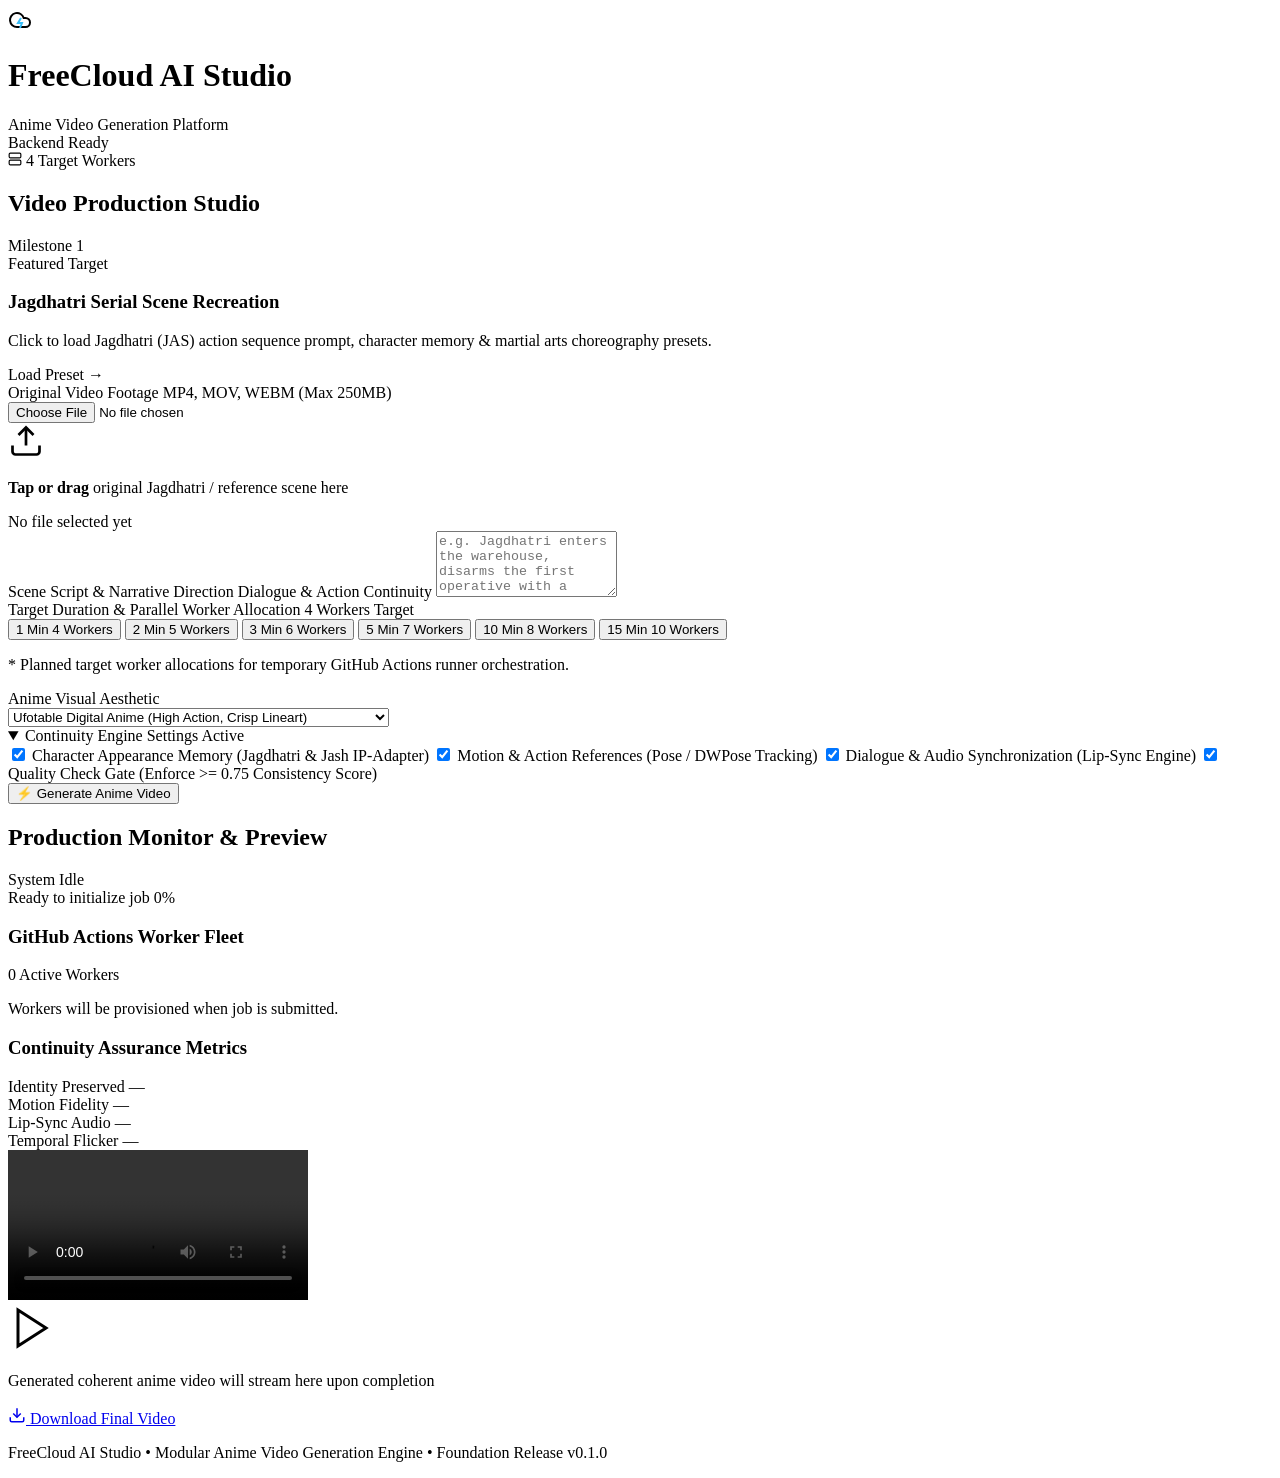
==== frontend/index.html @ ecbd95f9 "feat: establish complete FreeCloud AI Studio foundation (Milestone 1)" ====
<!DOCTYPE html>
<html lang="en">
<head>
  <meta charset="UTF-8">
  <meta name="viewport" content="width=device-width, initial-scale=1.0, maximum-scale=5.0, user-scalable=yes">
  <title>FreeCloud AI Studio — AI Anime Video Generation</title>
  <meta name="description" content="AI-powered anime video generation platform recreating live-action TV serials like Jagdhatri into coherent anime.">
  <link rel="stylesheet" href="/static/css/style.css">
  <link rel="preconnect" href="https://fonts.googleapis.com">
  <link rel="preconnect" href="https://fonts.gstatic.com" crossorigin>
  <link href="https://fonts.googleapis.com/css2?family=Outfit:wght@300;400;500;600;700;800&family=JetBrains+Mono:wght@400;500;600&display=swap" rel="stylesheet">
</head>
<body>
  <!-- Header / Navigation -->
  <header class="app-header">
    <div class="header-container">
      <div class="brand">
        <div class="brand-icon">
          <svg width="24" height="24" viewBox="0 0 24 24" fill="none" stroke="currentColor" stroke-width="2">
            <path d="M17.5 19H9a7 7 0 1 1 6.71-9h1.79a4.5 4.5 0 1 1 0 9Z"/>
            <path d="m13 10-3 5h4l-2 5" stroke="#38bdf8"/>
          </svg>
        </div>
        <div class="brand-text">
          <h1>FreeCloud <span class="gradient-text">AI Studio</span></h1>
          <span class="brand-tag">Anime Video Generation Platform</span>
        </div>
      </div>

      <div class="header-status">
        <div class="status-pill" id="backendStatusPill">
          <span class="status-dot pulse-green"></span>
          <span id="backendStatusText">Backend Ready</span>
        </div>
        <div class="status-pill worker-pill" id="workerFleetPill">
          <svg width="14" height="14" viewBox="0 0 24 24" fill="none" stroke="currentColor" stroke-width="2">
            <rect x="2" y="2" width="20" height="8" rx="2"/><rect x="2" y="14" width="20" height="8" rx="2"/>
            <line x1="6" y1="6" x2="6.01" y2="6"/><line x1="6" y1="18" x2="6.01" y2="18"/>
          </svg>
          <span id="fleetStatusText">4 Target Workers</span>
        </div>
      </div>
    </div>
  </header>

  <!-- Main Container -->
  <main class="main-content">
    <div class="dashboard-grid">

      <!-- LEFT COLUMN: Creation & Parameters -->
      <section class="studio-card creation-panel">
        <div class="card-header">
          <h2>Video Production Studio</h2>
          <span class="badge">Milestone 1</span>
        </div>

        <!-- Project Spotlight Preset -->
        <div class="jagdhatri-banner" id="jagdhatriPresetBtn" role="button" tabindex="0">
          <div class="banner-badge">Featured Target</div>
          <div class="banner-content">
            <h3>Jagdhatri Serial Scene Recreation</h3>
            <p>Click to load Jagdhatri (JAS) action sequence prompt, character memory & martial arts choreography presets.</p>
          </div>
          <div class="banner-action">
            <span class="btn-preset">Load Preset →</span>
          </div>
        </div>

        <form id="generationForm" class="studio-form">
          <!-- Video Source Upload -->
          <div class="form-group">
            <label class="form-label" for="videoFileInput">
              <span>Original Video Footage</span>
              <span class="label-hint">MP4, MOV, WEBM (Max 250MB)</span>
            </label>
            <div class="upload-dropzone" id="uploadDropzone">
              <input type="file" id="videoFileInput" accept="video/mp4,video/quicktime,video/webm" class="visually-hidden">
              <div class="dropzone-content">
                <svg width="36" height="36" viewBox="0 0 24 24" fill="none" stroke="currentColor" stroke-width="1.8">
                  <path d="M21 15v4a2 2 0 0 1-2 2H5a2 2 0 0 1-2-2v-4"/>
                  <polyline points="17 8 12 3 7 8"/>
                  <line x1="12" y1="3" x2="12" y2="15"/>
                </svg>
                <p class="dropzone-text"><strong>Tap or drag</strong> original Jagdhatri / reference scene here</p>
                <span class="file-name-preview" id="uploadedFileName">No file selected yet</span>
              </div>
            </div>
          </div>

          <!-- Story Script / Prompt Area -->
          <div class="form-group">
            <label class="form-label" for="storyPromptInput">
              <span>Scene Script & Narrative Direction</span>
              <span class="label-hint">Dialogue & Action Continuity</span>
            </label>
            <textarea
              id="storyPromptInput"
              rows="4"
              class="form-textarea"
              placeholder="e.g. Jagdhatri enters the warehouse, disarms the first operative with a rapid spin kick, eyes locked in focus. Jash covers the exit flank with calm determination."
              required
            ></textarea>
          </div>

          <!-- Target Duration Selector -->
          <div class="form-group">
            <div class="label-with-meta">
              <label class="form-label">Target Duration & Parallel Worker Allocation</label>
              <span class="allocation-badge" id="allocationBadge">4 Workers Target</span>
            </div>
            <div class="duration-grid" id="durationSelector">
              <button type="button" class="duration-btn active" data-duration="1.0" data-workers="4">
                <span class="duration-time">1 Min</span>
                <span class="duration-workers">4 Workers</span>
              </button>
              <button type="button" class="duration-btn" data-duration="2.0" data-workers="5">
                <span class="duration-time">2 Min</span>
                <span class="duration-workers">5 Workers</span>
              </button>
              <button type="button" class="duration-btn" data-duration="3.0" data-workers="6">
                <span class="duration-time">3 Min</span>
                <span class="duration-workers">6 Workers</span>
              </button>
              <button type="button" class="duration-btn" data-duration="5.0" data-workers="7">
                <span class="duration-time">5 Min</span>
                <span class="duration-workers">7 Workers</span>
              </button>
              <button type="button" class="duration-btn" data-duration="10.0" data-workers="8">
                <span class="duration-time">10 Min</span>
                <span class="duration-workers">8 Workers</span>
              </button>
              <button type="button" class="duration-btn" data-duration="15.0" data-workers="10">
                <span class="duration-time">15 Min</span>
                <span class="duration-workers">10 Workers</span>
              </button>
            </div>
            <p class="allocation-disclaimer">
              * Planned target worker allocations for temporary GitHub Actions runner orchestration.
            </p>
          </div>

          <!-- Anime Style Selector -->
          <div class="form-group">
            <label class="form-label" for="animeStyleSelect">Anime Visual Aesthetic</label>
            <div class="select-wrapper">
              <select id="animeStyleSelect" class="form-select">
                <option value="shinkai_cinematic">Makoto Shinkai Cinematic (Atmospheric Lighting & Skies)</option>
                <option value="ufotable_digital" selected>Ufotable Digital Anime (High Action, Crisp Lineart)</option>
                <option value="mappa_action">MAPPA Dynamic Action (Gritty Contrast & Fast Motion)</option>
                <option value="ghibli_classic">Studio Ghibli Hand-Drawn (Vibrant Colors & Soft Shades)</option>
                <option value="kyoani_soft">Kyoto Animation (Expressive Characters & Delicate Lighting)</option>
              </select>
            </div>
          </div>

          <!-- Continuity Engine Modules Toggle -->
          <details class="continuity-details" open>
            <summary class="continuity-summary">
              <span>Continuity Engine Settings</span>
              <span class="continuity-status-tag">Active</span>
            </summary>
            <div class="continuity-checkbox-grid">
              <label class="checkbox-label">
                <input type="checkbox" id="checkIdentity" checked>
                <span>Character Appearance Memory (Jagdhatri & Jash IP-Adapter)</span>
              </label>
              <label class="checkbox-label">
                <input type="checkbox" id="checkMotion" checked>
                <span>Motion & Action References (Pose / DWPose Tracking)</span>
              </label>
              <label class="checkbox-label">
                <input type="checkbox" id="checkAudioSync" checked>
                <span>Dialogue & Audio Synchronization (Lip-Sync Engine)</span>
              </label>
              <label class="checkbox-label">
                <input type="checkbox" id="checkQualityGate" checked>
                <span>Quality Check Gate (Enforce >= 0.75 Consistency Score)</span>
              </label>
            </div>
          </details>

          <!-- Generation CTA Button -->
          <button type="submit" id="generateBtn" class="btn-generate">
            <span class="btn-icon">⚡</span>
            <span id="generateBtnText">Generate Anime Video</span>
          </button>
        </form>
      </section>

      <!-- RIGHT COLUMN: Live Orchestration, Workers & Preview -->
      <section class="studio-card preview-panel">
        <div class="card-header">
          <h2>Production Monitor & Preview</h2>
          <span class="job-state-tag" id="jobStateTag">System Idle</span>
        </div>

        <!-- Progress Overview -->
        <div class="progress-section" id="progressSection">
          <div class="progress-meta">
            <span class="progress-stage" id="progressStage">Ready to initialize job</span>
            <span class="progress-percent" id="progressPercent">0%</span>
          </div>
          <div class="progress-bar-track">
            <div class="progress-bar-fill" id="progressBarFill" style="width: 0%;"></div>
          </div>
        </div>

        <!-- Distributed Worker Fleet Matrix -->
        <div class="worker-matrix-card">
          <div class="matrix-header">
            <h3>GitHub Actions Worker Fleet</h3>
            <span class="fleet-count" id="fleetCountLabel">0 Active Workers</span>
          </div>
          <div class="worker-grid" id="workerGrid">
            <div class="worker-card empty-state">
              <p>Workers will be provisioned when job is submitted.</p>
            </div>
          </div>
          <div class="worker-actions">
            <button type="button" id="simulateWorkerBtn" class="btn-secondary" style="display: none;">
              Simulate Worker Execution Chunk
            </button>
          </div>
        </div>

        <!-- Continuity Quality Diagnostics -->
        <div class="continuity-metrics-card">
          <h3>Continuity Assurance Metrics</h3>
          <div class="metrics-grid">
            <div class="metric-item">
              <span class="metric-label">Identity Preserved</span>
              <span class="metric-value" id="metricIdentity">—</span>
            </div>
            <div class="metric-item">
              <span class="metric-label">Motion Fidelity</span>
              <span class="metric-value" id="metricMotion">—</span>
            </div>
            <div class="metric-item">
              <span class="metric-label">Lip-Sync Audio</span>
              <span class="metric-value" id="metricAudio">—</span>
            </div>
            <div class="metric-item">
              <span class="metric-label">Temporal Flicker</span>
              <span class="metric-value" id="metricFlicker">—</span>
            </div>
          </div>
        </div>

        <!-- Video Player Preview -->
        <div class="video-preview-wrapper">
          <div class="player-container">
            <video id="finalVideoPlayer" class="video-player" controls preload="metadata" poster="">
              <source id="videoSource" src="" type="video/mp4">
              Your browser does not support HTML5 video.
            </video>
            <div class="video-placeholder" id="videoPlaceholder">
              <div class="placeholder-graphic">
                <svg width="48" height="48" viewBox="0 0 24 24" fill="none" stroke="currentColor" stroke-width="1.5">
                  <polygon points="5 3 19 12 5 21 5 3"/>
                </svg>
              </div>
              <p>Generated coherent anime video will stream here upon completion</p>
            </div>
          </div>

          <!-- Video Actions -->
          <div class="video-action-bar">
            <a id="downloadVideoBtn" class="btn-download disabled" href="#" download="freecloud_anime_scene.mp4">
              <svg width="18" height="18" viewBox="0 0 24 24" fill="none" stroke="currentColor" stroke-width="2">
                <path d="M21 15v4a2 2 0 0 1-2 2H5a2 2 0 0 1-2-2v-4"/>
                <polyline points="7 10 12 15 17 10"/>
                <line x1="12" y1="15" x2="12" y2="3"/>
              </svg>
              <span>Download Final Video</span>
            </a>
            <button type="button" id="cancelJobBtn" class="btn-cancel" style="display: none;">
              Cancel Job
            </button>
          </div>
        </div>

      </section>
    </div>
  </main>

  <footer class="app-footer">
    <p>FreeCloud AI Studio • Modular Anime Video Generation Engine • Foundation Release v0.1.0</p>
  </footer>

  <script src="/static/js/app.js"></script>
</body>
</html>
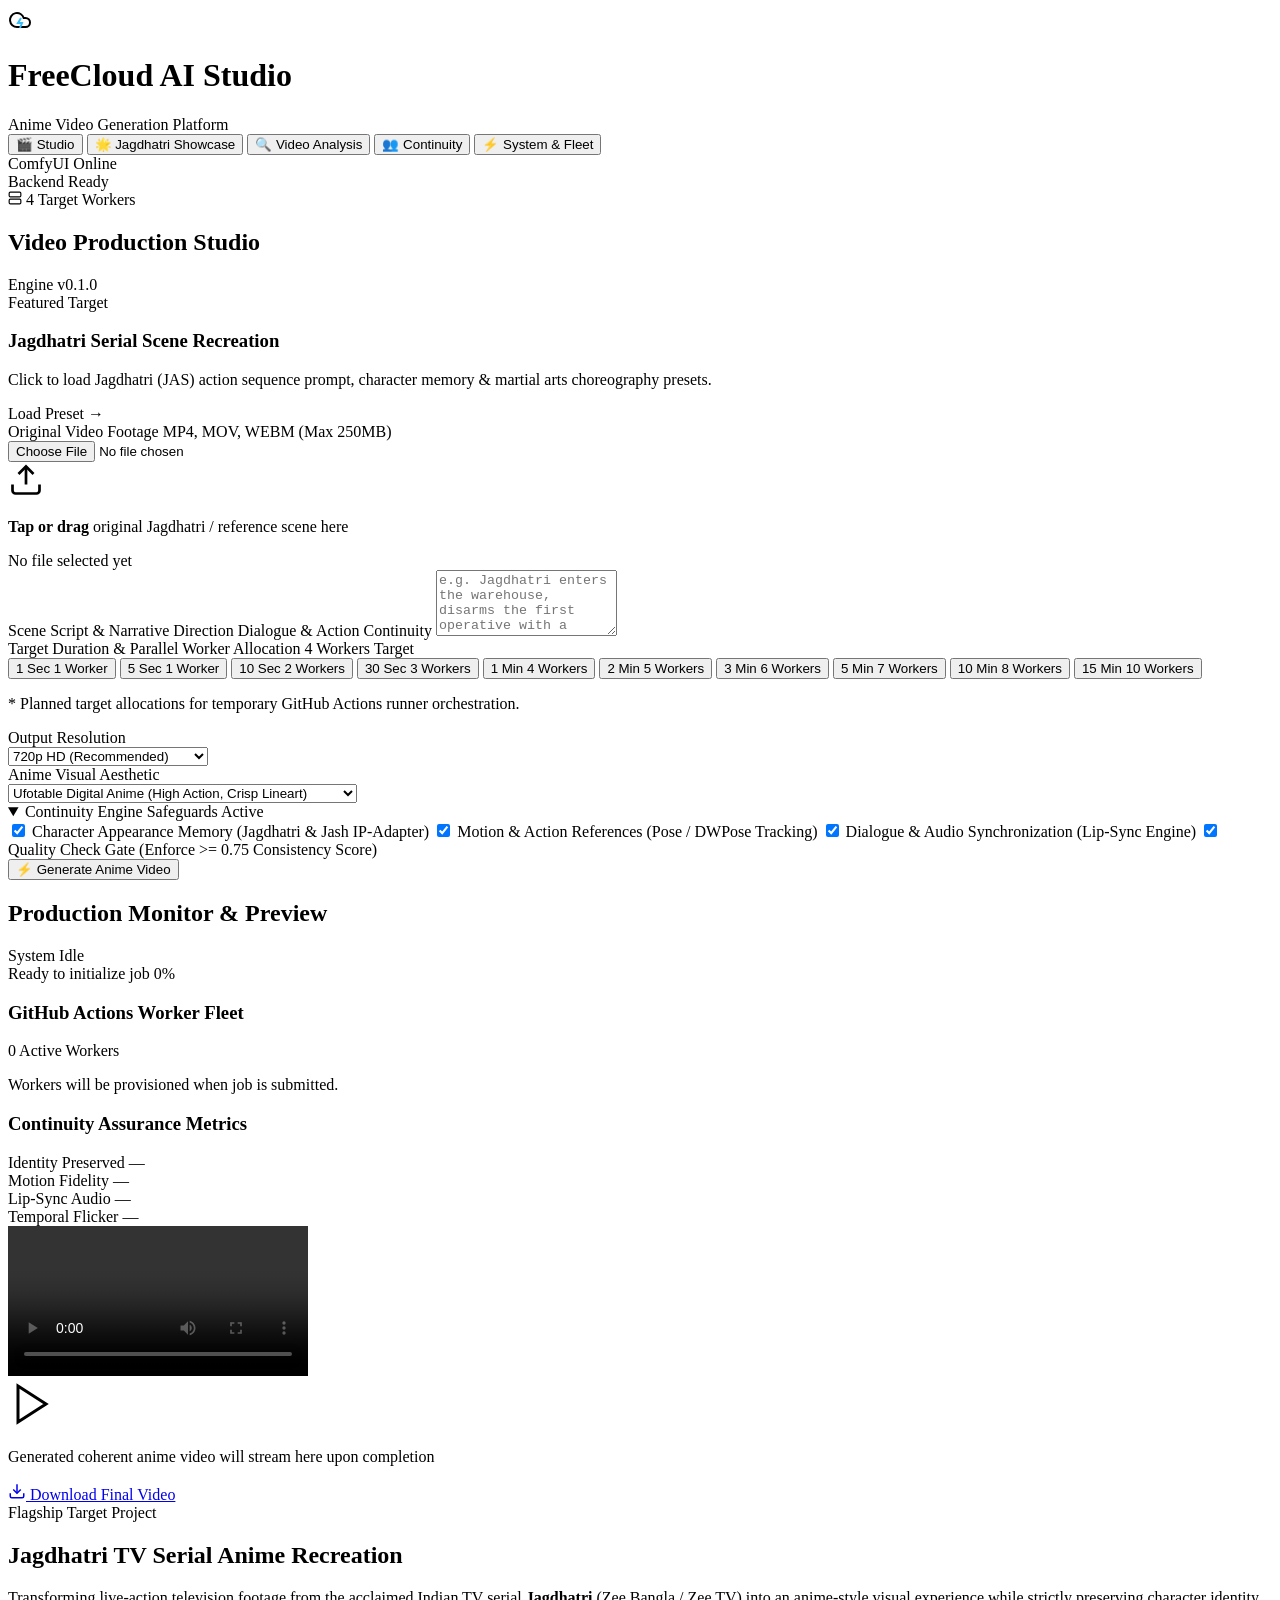
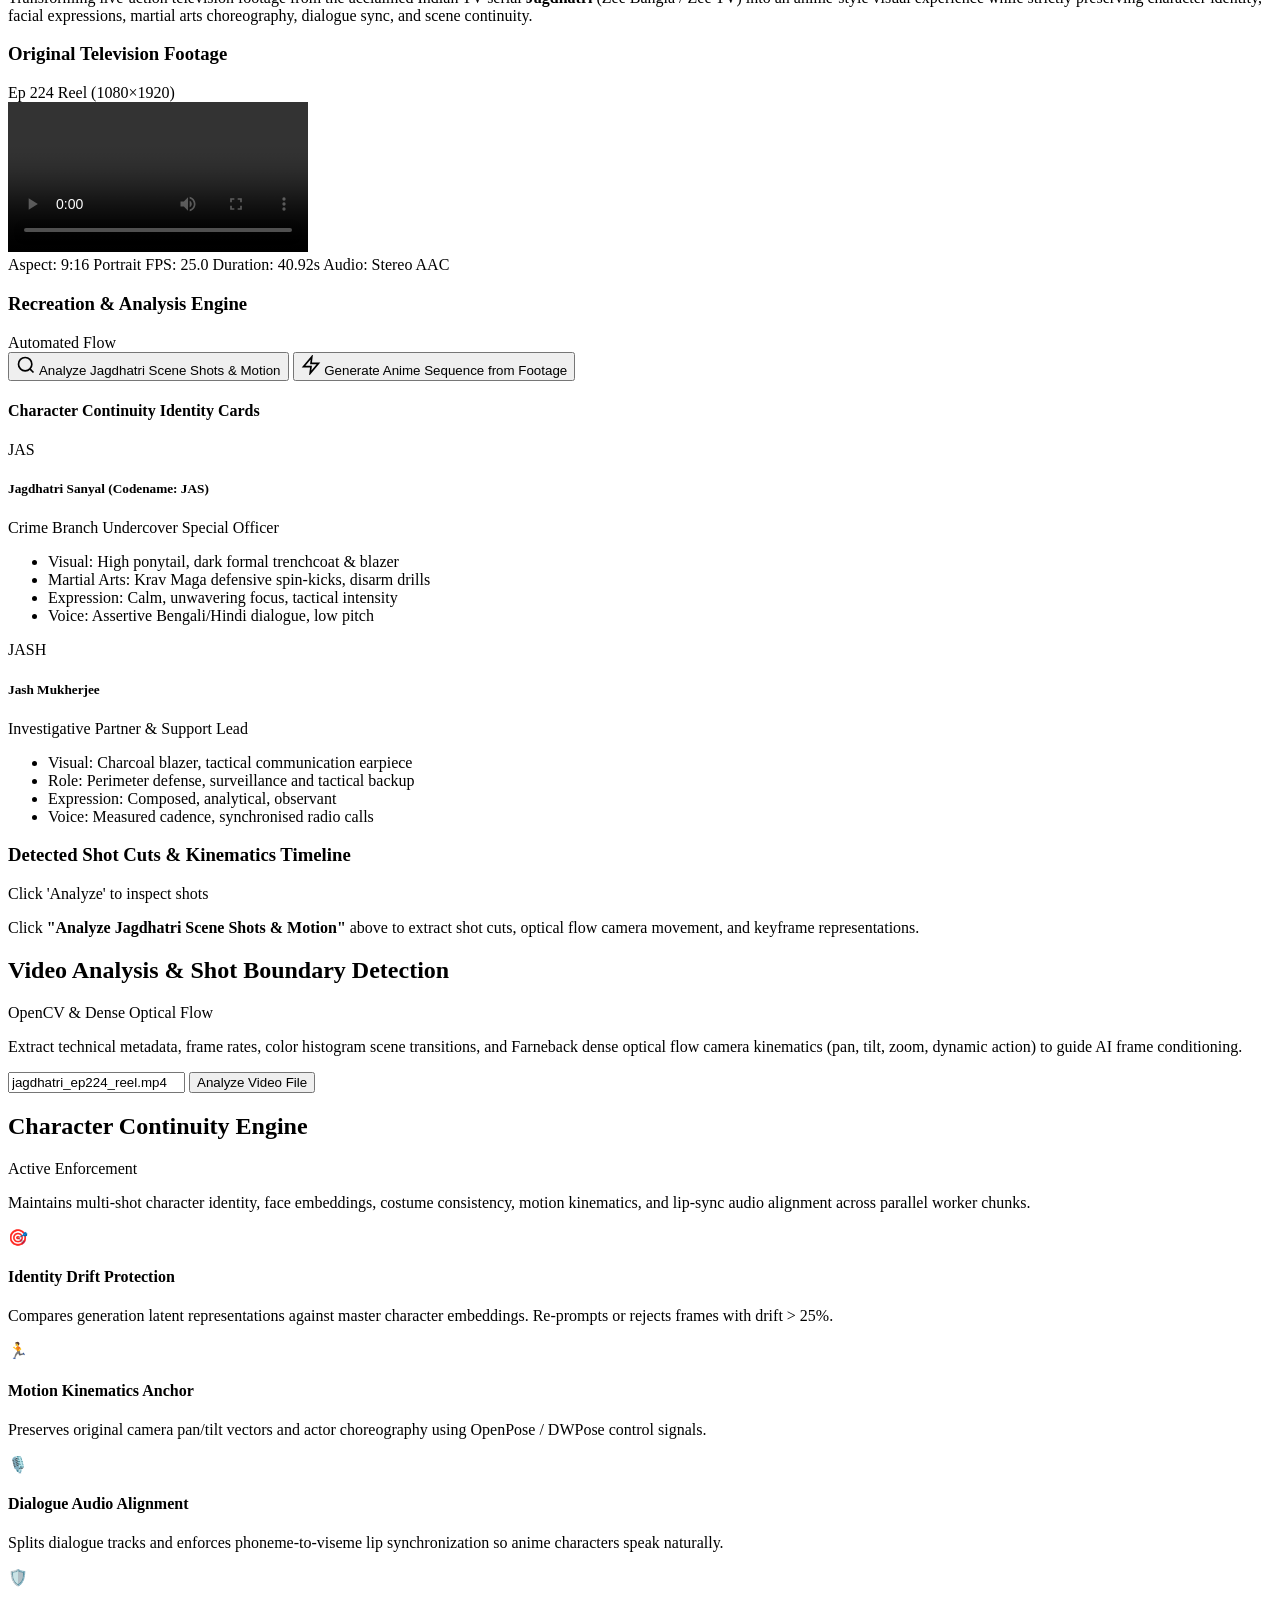
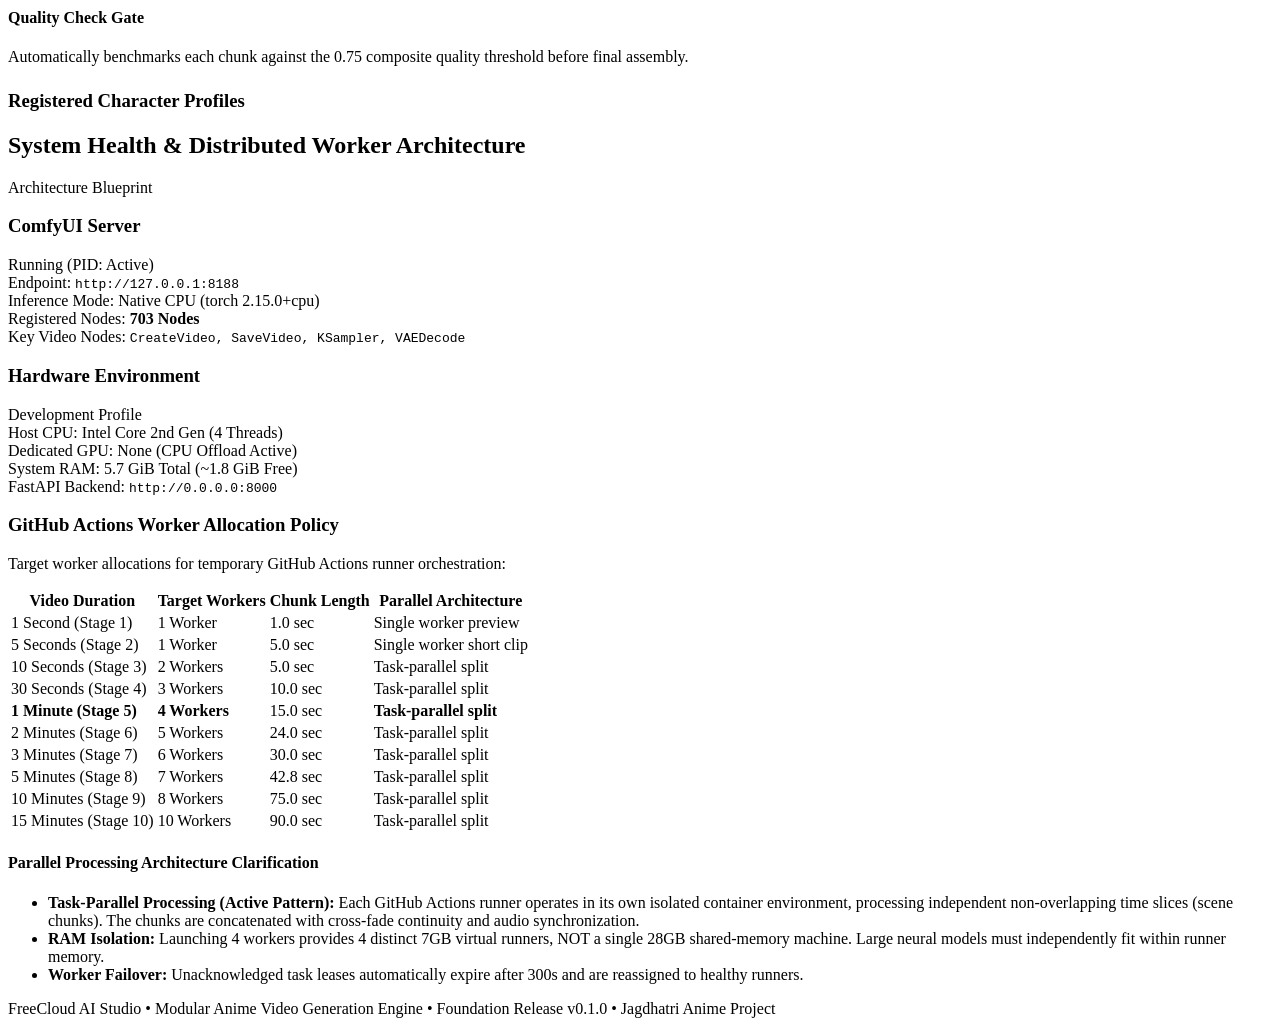
==== commit d080c362: "feat: complete master blueprint for FreeCloud AI Studio with Jagdhatri showcase, video analysis, and" ====
--- a/frontend/index.html
+++ b/frontend/index.html
@@ -3,8 +3,8 @@
 <head>
   <meta charset="UTF-8">
   <meta name="viewport" content="width=device-width, initial-scale=1.0, maximum-scale=5.0, user-scalable=yes">
-  <title>FreeCloud AI Studio — AI Anime Video Generation</title>
-  <meta name="description" content="AI-powered anime video generation platform recreating live-action TV serials like Jagdhatri into coherent anime.">
+  <title>FreeCloud AI Studio — AI Anime Video Generation Platform</title>
+  <meta name="description" content="AI-powered anime video generation platform recreating live-action serials like Jagdhatri into coherent anime.">
   <link rel="stylesheet" href="/static/css/style.css">
   <link rel="preconnect" href="https://fonts.googleapis.com">
   <link rel="preconnect" href="https://fonts.gstatic.com" crossorigin>
@@ -27,7 +27,35 @@
         </div>
       </div>
 
+      <!-- Main Navigation Tabs -->
+      <nav class="main-nav" role="tablist">
+        <button type="button" class="nav-tab active" data-tab="tab-studio" role="tab" aria-selected="true">
+          <span class="tab-icon">🎬</span>
+          <span>Studio</span>
+        </button>
+        <button type="button" class="nav-tab" data-tab="tab-jagdhatri" role="tab" aria-selected="false">
+          <span class="tab-icon">🌟</span>
+          <span>Jagdhatri Showcase</span>
+        </button>
+        <button type="button" class="nav-tab" data-tab="tab-analysis" role="tab" aria-selected="false">
+          <span class="tab-icon">🔍</span>
+          <span>Video Analysis</span>
+        </button>
+        <button type="button" class="nav-tab" data-tab="tab-continuity" role="tab" aria-selected="false">
+          <span class="tab-icon">👥</span>
+          <span>Continuity</span>
+        </button>
+        <button type="button" class="nav-tab" data-tab="tab-monitor" role="tab" aria-selected="false">
+          <span class="tab-icon">⚡</span>
+          <span>System & Fleet</span>
+        </button>
+      </nav>
+
       <div class="header-status">
+        <div class="status-pill" id="comfyStatusPill">
+          <span class="status-dot pulse-cyan"></span>
+          <span id="comfyStatusText">ComfyUI Online</span>
+        </div>
         <div class="status-pill" id="backendStatusPill">
           <span class="status-dot pulse-green"></span>
           <span id="backendStatusText">Backend Ready</span>
@@ -43,250 +71,558 @@
     </div>
   </header>
 
-  <!-- Main Container -->
+  <!-- Main Content Areas -->
   <main class="main-content">
-    <div class="dashboard-grid">
-
-      <!-- LEFT COLUMN: Creation & Parameters -->
-      <section class="studio-card creation-panel">
-        <div class="card-header">
-          <h2>Video Production Studio</h2>
-          <span class="badge">Milestone 1</span>
-        </div>
-
-        <!-- Project Spotlight Preset -->
-        <div class="jagdhatri-banner" id="jagdhatriPresetBtn" role="button" tabindex="0">
-          <div class="banner-badge">Featured Target</div>
-          <div class="banner-content">
-            <h3>Jagdhatri Serial Scene Recreation</h3>
-            <p>Click to load Jagdhatri (JAS) action sequence prompt, character memory & martial arts choreography presets.</p>
-          </div>
-          <div class="banner-action">
-            <span class="btn-preset">Load Preset →</span>
-          </div>
-        </div>
-
-        <form id="generationForm" class="studio-form">
-          <!-- Video Source Upload -->
-          <div class="form-group">
-            <label class="form-label" for="videoFileInput">
-              <span>Original Video Footage</span>
-              <span class="label-hint">MP4, MOV, WEBM (Max 250MB)</span>
-            </label>
-            <div class="upload-dropzone" id="uploadDropzone">
-              <input type="file" id="videoFileInput" accept="video/mp4,video/quicktime,video/webm" class="visually-hidden">
-              <div class="dropzone-content">
-                <svg width="36" height="36" viewBox="0 0 24 24" fill="none" stroke="currentColor" stroke-width="1.8">
+
+    <!-- ==================== TAB 1: PRODUCTION STUDIO ==================== -->
+    <div id="tab-studio" class="tab-panel active">
+      <div class="dashboard-grid">
+
+        <!-- LEFT COLUMN: Creation & Parameters -->
+        <section class="studio-card creation-panel">
+          <div class="card-header">
+            <h2>Video Production Studio</h2>
+            <span class="badge">Engine v0.1.0</span>
+          </div>
+
+          <!-- Project Spotlight Preset -->
+          <div class="jagdhatri-banner" id="jagdhatriPresetBtn" role="button" tabindex="0">
+            <div class="banner-badge">Featured Target</div>
+            <div class="banner-content">
+              <h3>Jagdhatri Serial Scene Recreation</h3>
+              <p>Click to load Jagdhatri (JAS) action sequence prompt, character memory & martial arts choreography presets.</p>
+            </div>
+            <div class="banner-action">
+              <span class="btn-preset">Load Preset →</span>
+            </div>
+          </div>
+
+          <form id="generationForm" class="studio-form">
+            <!-- Video Source Upload -->
+            <div class="form-group">
+              <label class="form-label" for="videoFileInput">
+                <span>Original Video Footage</span>
+                <span class="label-hint">MP4, MOV, WEBM (Max 250MB)</span>
+              </label>
+              <div class="upload-dropzone" id="uploadDropzone">
+                <input type="file" id="videoFileInput" accept="video/mp4,video/quicktime,video/webm" class="visually-hidden">
+                <div class="dropzone-content">
+                  <svg width="36" height="36" viewBox="0 0 24 24" fill="none" stroke="currentColor" stroke-width="1.8">
+                    <path d="M21 15v4a2 2 0 0 1-2 2H5a2 2 0 0 1-2-2v-4"/>
+                    <polyline points="17 8 12 3 7 8"/>
+                    <line x1="12" y1="3" x2="12" y2="15"/>
+                  </svg>
+                  <p class="dropzone-text"><strong>Tap or drag</strong> original Jagdhatri / reference scene here</p>
+                  <span class="file-name-preview" id="uploadedFileName">No file selected yet</span>
+                </div>
+              </div>
+            </div>
+
+            <!-- Story Script / Prompt Area -->
+            <div class="form-group">
+              <label class="form-label" for="storyPromptInput">
+                <span>Scene Script & Narrative Direction</span>
+                <span class="label-hint">Dialogue & Action Continuity</span>
+              </label>
+              <textarea
+                id="storyPromptInput"
+                rows="4"
+                class="form-textarea"
+                placeholder="e.g. Jagdhatri enters the warehouse, disarms the first operative with a rapid spin kick, eyes locked in focus. Jash covers the exit flank with calm determination."
+                required
+              ></textarea>
+            </div>
+
+            <!-- Target Duration Selector (All 10 Stages) -->
+            <div class="form-group">
+              <div class="label-with-meta">
+                <label class="form-label">Target Duration & Parallel Worker Allocation</label>
+                <span class="allocation-badge" id="allocationBadge">4 Workers Target</span>
+              </div>
+              <div class="duration-grid" id="durationSelector">
+                <button type="button" class="duration-btn" data-duration="0.0167" data-workers="1">
+                  <span class="duration-time">1 Sec</span>
+                  <span class="duration-workers">1 Worker</span>
+                </button>
+                <button type="button" class="duration-btn" data-duration="0.0833" data-workers="1">
+                  <span class="duration-time">5 Sec</span>
+                  <span class="duration-workers">1 Worker</span>
+                </button>
+                <button type="button" class="duration-btn" data-duration="0.1667" data-workers="2">
+                  <span class="duration-time">10 Sec</span>
+                  <span class="duration-workers">2 Workers</span>
+                </button>
+                <button type="button" class="duration-btn" data-duration="0.5" data-workers="3">
+                  <span class="duration-time">30 Sec</span>
+                  <span class="duration-workers">3 Workers</span>
+                </button>
+                <button type="button" class="duration-btn active" data-duration="1.0" data-workers="4">
+                  <span class="duration-time">1 Min</span>
+                  <span class="duration-workers">4 Workers</span>
+                </button>
+                <button type="button" class="duration-btn" data-duration="2.0" data-workers="5">
+                  <span class="duration-time">2 Min</span>
+                  <span class="duration-workers">5 Workers</span>
+                </button>
+                <button type="button" class="duration-btn" data-duration="3.0" data-workers="6">
+                  <span class="duration-time">3 Min</span>
+                  <span class="duration-workers">6 Workers</span>
+                </button>
+                <button type="button" class="duration-btn" data-duration="5.0" data-workers="7">
+                  <span class="duration-time">5 Min</span>
+                  <span class="duration-workers">7 Workers</span>
+                </button>
+                <button type="button" class="duration-btn" data-duration="10.0" data-workers="8">
+                  <span class="duration-time">10 Min</span>
+                  <span class="duration-workers">8 Workers</span>
+                </button>
+                <button type="button" class="duration-btn" data-duration="15.0" data-workers="10">
+                  <span class="duration-time">15 Min</span>
+                  <span class="duration-workers">10 Workers</span>
+                </button>
+              </div>
+              <p class="allocation-disclaimer">
+                * Planned target allocations for temporary GitHub Actions runner orchestration.
+              </p>
+            </div>
+
+            <!-- Resolution and Quality Selector -->
+            <div class="form-row-2">
+              <div class="form-group">
+                <label class="form-label" for="resolutionSelect">Output Resolution</label>
+                <div class="select-wrapper">
+                  <select id="resolutionSelect" class="form-select">
+                    <option value="640x360">360p Standard (Fast Preview)</option>
+                    <option value="854x480">480p SD (Balanced)</option>
+                    <option value="1280x720" selected>720p HD (Recommended)</option>
+                    <option value="1920x1080">1080p Full HD (High Quality)</option>
+                  </select>
+                </div>
+              </div>
+
+              <div class="form-group">
+                <label class="form-label" for="animeStyleSelect">Anime Visual Aesthetic</label>
+                <div class="select-wrapper">
+                  <select id="animeStyleSelect" class="form-select">
+                    <option value="ufotable_digital" selected>Ufotable Digital Anime (High Action, Crisp Lineart)</option>
+                    <option value="shinkai_cinematic">Makoto Shinkai (Atmospheric Lighting & Skies)</option>
+                    <option value="mappa_action">MAPPA Dynamic Action (Gritty Contrast & Fast Motion)</option>
+                    <option value="ghibli_classic">Studio Ghibli Hand-Drawn (Vibrant Colors)</option>
+                    <option value="kyoani_soft">Kyoto Animation (Expressive Characters)</option>
+                  </select>
+                </div>
+              </div>
+            </div>
+
+            <!-- Continuity Engine Modules Toggle -->
+            <details class="continuity-details" open>
+              <summary class="continuity-summary">
+                <span>Continuity Engine Safeguards</span>
+                <span class="continuity-status-tag">Active</span>
+              </summary>
+              <div class="continuity-checkbox-grid">
+                <label class="checkbox-label">
+                  <input type="checkbox" id="checkIdentity" checked>
+                  <span>Character Appearance Memory (Jagdhatri & Jash IP-Adapter)</span>
+                </label>
+                <label class="checkbox-label">
+                  <input type="checkbox" id="checkMotion" checked>
+                  <span>Motion & Action References (Pose / DWPose Tracking)</span>
+                </label>
+                <label class="checkbox-label">
+                  <input type="checkbox" id="checkAudioSync" checked>
+                  <span>Dialogue & Audio Synchronization (Lip-Sync Engine)</span>
+                </label>
+                <label class="checkbox-label">
+                  <input type="checkbox" id="checkQualityGate" checked>
+                  <span>Quality Check Gate (Enforce >= 0.75 Consistency Score)</span>
+                </label>
+              </div>
+            </details>
+
+            <!-- Generation CTA Button -->
+            <button type="submit" id="generateBtn" class="btn-generate">
+              <span class="btn-icon">⚡</span>
+              <span id="generateBtnText">Generate Anime Video</span>
+            </button>
+          </form>
+        </section>
+
+        <!-- RIGHT COLUMN: Live Orchestration, Workers & Preview -->
+        <section class="studio-card preview-panel">
+          <div class="card-header">
+            <h2>Production Monitor & Preview</h2>
+            <span class="job-state-tag" id="jobStateTag">System Idle</span>
+          </div>
+
+          <!-- Progress Overview -->
+          <div class="progress-section" id="progressSection">
+            <div class="progress-meta">
+              <span class="progress-stage" id="progressStage">Ready to initialize job</span>
+              <span class="progress-percent" id="progressPercent">0%</span>
+            </div>
+            <div class="progress-bar-track">
+              <div class="progress-bar-fill" id="progressBarFill" style="width: 0%;"></div>
+            </div>
+          </div>
+
+          <!-- Distributed Worker Fleet Matrix -->
+          <div class="worker-matrix-card">
+            <div class="matrix-header">
+              <h3>GitHub Actions Worker Fleet</h3>
+              <span class="fleet-count" id="fleetCountLabel">0 Active Workers</span>
+            </div>
+            <div class="worker-grid" id="workerGrid">
+              <div class="worker-card empty-state">
+                <p>Workers will be provisioned when job is submitted.</p>
+              </div>
+            </div>
+            <div class="worker-actions">
+              <button type="button" id="simulateWorkerBtn" class="btn-secondary" style="display: none;">
+                Execute Worker Chunk
+              </button>
+            </div>
+          </div>
+
+          <!-- Continuity Quality Diagnostics -->
+          <div class="continuity-metrics-card">
+            <h3>Continuity Assurance Metrics</h3>
+            <div class="metrics-grid">
+              <div class="metric-item">
+                <span class="metric-label">Identity Preserved</span>
+                <span class="metric-value" id="metricIdentity">—</span>
+              </div>
+              <div class="metric-item">
+                <span class="metric-label">Motion Fidelity</span>
+                <span class="metric-value" id="metricMotion">—</span>
+              </div>
+              <div class="metric-item">
+                <span class="metric-label">Lip-Sync Audio</span>
+                <span class="metric-value" id="metricAudio">—</span>
+              </div>
+              <div class="metric-item">
+                <span class="metric-label">Temporal Flicker</span>
+                <span class="metric-value" id="metricFlicker">—</span>
+              </div>
+            </div>
+          </div>
+
+          <!-- Video Player Preview -->
+          <div class="video-preview-wrapper">
+            <div class="player-container">
+              <video id="finalVideoPlayer" class="video-player" controls preload="metadata" poster="">
+                <source id="videoSource" src="" type="video/mp4">
+                Your browser does not support HTML5 video.
+              </video>
+              <div class="video-placeholder" id="videoPlaceholder">
+                <div class="placeholder-graphic">
+                  <svg width="48" height="48" viewBox="0 0 24 24" fill="none" stroke="currentColor" stroke-width="1.5">
+                    <polygon points="5 3 19 12 5 21 5 3"/>
+                  </svg>
+                </div>
+                <p>Generated coherent anime video will stream here upon completion</p>
+              </div>
+            </div>
+
+            <!-- Video Actions -->
+            <div class="video-action-bar">
+              <a id="downloadVideoBtn" class="btn-download disabled" href="#" download="freecloud_anime_scene.mp4">
+                <svg width="18" height="18" viewBox="0 0 24 24" fill="none" stroke="currentColor" stroke-width="2">
                   <path d="M21 15v4a2 2 0 0 1-2 2H5a2 2 0 0 1-2-2v-4"/>
-                  <polyline points="17 8 12 3 7 8"/>
-                  <line x1="12" y1="3" x2="12" y2="15"/>
+                  <polyline points="7 10 12 15 17 10"/>
+                  <line x1="12" y1="15" x2="12" y2="3"/>
                 </svg>
-                <p class="dropzone-text"><strong>Tap or drag</strong> original Jagdhatri / reference scene here</p>
-                <span class="file-name-preview" id="uploadedFileName">No file selected yet</span>
-              </div>
-            </div>
-          </div>
-
-          <!-- Story Script / Prompt Area -->
-          <div class="form-group">
-            <label class="form-label" for="storyPromptInput">
-              <span>Scene Script & Narrative Direction</span>
-              <span class="label-hint">Dialogue & Action Continuity</span>
-            </label>
-            <textarea
-              id="storyPromptInput"
-              rows="4"
-              class="form-textarea"
-              placeholder="e.g. Jagdhatri enters the warehouse, disarms the first operative with a rapid spin kick, eyes locked in focus. Jash covers the exit flank with calm determination."
-              required
-            ></textarea>
-          </div>
-
-          <!-- Target Duration Selector -->
-          <div class="form-group">
-            <div class="label-with-meta">
-              <label class="form-label">Target Duration & Parallel Worker Allocation</label>
-              <span class="allocation-badge" id="allocationBadge">4 Workers Target</span>
-            </div>
-            <div class="duration-grid" id="durationSelector">
-              <button type="button" class="duration-btn active" data-duration="1.0" data-workers="4">
-                <span class="duration-time">1 Min</span>
-                <span class="duration-workers">4 Workers</span>
+                <span>Download Final Video</span>
+              </a>
+              <button type="button" id="cancelJobBtn" class="btn-cancel" style="display: none;">
+                Cancel Job
               </button>
-              <button type="button" class="duration-btn" data-duration="2.0" data-workers="5">
-                <span class="duration-time">2 Min</span>
-                <span class="duration-workers">5 Workers</span>
-              </button>
-              <button type="button" class="duration-btn" data-duration="3.0" data-workers="6">
-                <span class="duration-time">3 Min</span>
-                <span class="duration-workers">6 Workers</span>
-              </button>
-              <button type="button" class="duration-btn" data-duration="5.0" data-workers="7">
-                <span class="duration-time">5 Min</span>
-                <span class="duration-workers">7 Workers</span>
-              </button>
-              <button type="button" class="duration-btn" data-duration="10.0" data-workers="8">
-                <span class="duration-time">10 Min</span>
-                <span class="duration-workers">8 Workers</span>
-              </button>
-              <button type="button" class="duration-btn" data-duration="15.0" data-workers="10">
-                <span class="duration-time">15 Min</span>
-                <span class="duration-workers">10 Workers</span>
-              </button>
-            </div>
-            <p class="allocation-disclaimer">
-              * Planned target worker allocations for temporary GitHub Actions runner orchestration.
-            </p>
-          </div>
-
-          <!-- Anime Style Selector -->
-          <div class="form-group">
-            <label class="form-label" for="animeStyleSelect">Anime Visual Aesthetic</label>
-            <div class="select-wrapper">
-              <select id="animeStyleSelect" class="form-select">
-                <option value="shinkai_cinematic">Makoto Shinkai Cinematic (Atmospheric Lighting & Skies)</option>
-                <option value="ufotable_digital" selected>Ufotable Digital Anime (High Action, Crisp Lineart)</option>
-                <option value="mappa_action">MAPPA Dynamic Action (Gritty Contrast & Fast Motion)</option>
-                <option value="ghibli_classic">Studio Ghibli Hand-Drawn (Vibrant Colors & Soft Shades)</option>
-                <option value="kyoani_soft">Kyoto Animation (Expressive Characters & Delicate Lighting)</option>
-              </select>
-            </div>
-          </div>
-
-          <!-- Continuity Engine Modules Toggle -->
-          <details class="continuity-details" open>
-            <summary class="continuity-summary">
-              <span>Continuity Engine Settings</span>
-              <span class="continuity-status-tag">Active</span>
-            </summary>
-            <div class="continuity-checkbox-grid">
-              <label class="checkbox-label">
-                <input type="checkbox" id="checkIdentity" checked>
-                <span>Character Appearance Memory (Jagdhatri & Jash IP-Adapter)</span>
-              </label>
-              <label class="checkbox-label">
-                <input type="checkbox" id="checkMotion" checked>
-                <span>Motion & Action References (Pose / DWPose Tracking)</span>
-              </label>
-              <label class="checkbox-label">
-                <input type="checkbox" id="checkAudioSync" checked>
-                <span>Dialogue & Audio Synchronization (Lip-Sync Engine)</span>
-              </label>
-              <label class="checkbox-label">
-                <input type="checkbox" id="checkQualityGate" checked>
-                <span>Quality Check Gate (Enforce >= 0.75 Consistency Score)</span>
-              </label>
-            </div>
-          </details>
-
-          <!-- Generation CTA Button -->
-          <button type="submit" id="generateBtn" class="btn-generate">
-            <span class="btn-icon">⚡</span>
-            <span id="generateBtnText">Generate Anime Video</span>
-          </button>
-        </form>
-      </section>
-
-      <!-- RIGHT COLUMN: Live Orchestration, Workers & Preview -->
-      <section class="studio-card preview-panel">
-        <div class="card-header">
-          <h2>Production Monitor & Preview</h2>
-          <span class="job-state-tag" id="jobStateTag">System Idle</span>
-        </div>
-
-        <!-- Progress Overview -->
-        <div class="progress-section" id="progressSection">
-          <div class="progress-meta">
-            <span class="progress-stage" id="progressStage">Ready to initialize job</span>
-            <span class="progress-percent" id="progressPercent">0%</span>
-          </div>
-          <div class="progress-bar-track">
-            <div class="progress-bar-fill" id="progressBarFill" style="width: 0%;"></div>
-          </div>
-        </div>
-
-        <!-- Distributed Worker Fleet Matrix -->
-        <div class="worker-matrix-card">
-          <div class="matrix-header">
-            <h3>GitHub Actions Worker Fleet</h3>
-            <span class="fleet-count" id="fleetCountLabel">0 Active Workers</span>
-          </div>
-          <div class="worker-grid" id="workerGrid">
-            <div class="worker-card empty-state">
-              <p>Workers will be provisioned when job is submitted.</p>
-            </div>
-          </div>
-          <div class="worker-actions">
-            <button type="button" id="simulateWorkerBtn" class="btn-secondary" style="display: none;">
-              Simulate Worker Execution Chunk
-            </button>
-          </div>
-        </div>
-
-        <!-- Continuity Quality Diagnostics -->
-        <div class="continuity-metrics-card">
-          <h3>Continuity Assurance Metrics</h3>
-          <div class="metrics-grid">
-            <div class="metric-item">
-              <span class="metric-label">Identity Preserved</span>
-              <span class="metric-value" id="metricIdentity">—</span>
-            </div>
-            <div class="metric-item">
-              <span class="metric-label">Motion Fidelity</span>
-              <span class="metric-value" id="metricMotion">—</span>
-            </div>
-            <div class="metric-item">
-              <span class="metric-label">Lip-Sync Audio</span>
-              <span class="metric-value" id="metricAudio">—</span>
-            </div>
-            <div class="metric-item">
-              <span class="metric-label">Temporal Flicker</span>
-              <span class="metric-value" id="metricFlicker">—</span>
-            </div>
-          </div>
-        </div>
-
-        <!-- Video Player Preview -->
-        <div class="video-preview-wrapper">
-          <div class="player-container">
-            <video id="finalVideoPlayer" class="video-player" controls preload="metadata" poster="">
-              <source id="videoSource" src="" type="video/mp4">
+            </div>
+          </div>
+
+        </section>
+      </div>
+    </div>
+
+    <!-- ==================== TAB 2: JAGDHATRI SHOWCASE ==================== -->
+    <div id="tab-jagdhatri" class="tab-panel">
+      <div class="showcase-header-card">
+        <div class="showcase-badge">Flagship Target Project</div>
+        <h2>Jagdhatri TV Serial Anime Recreation</h2>
+        <p class="showcase-desc">
+          Transforming live-action television footage from the acclaimed Indian TV serial <strong>Jagdhatri</strong> (Zee Bangla / Zee TV) into an anime-style visual experience while strictly preserving character identity, facial expressions, martial arts choreography, dialogue sync, and scene continuity.
+        </p>
+      </div>
+
+      <div class="showcase-dual-grid">
+        <!-- Original Footage Preview -->
+        <div class="studio-card">
+          <div class="card-header">
+            <h3>Original Television Footage</h3>
+            <span class="badge badge-teal">Ep 224 Reel (1080×1920)</span>
+          </div>
+          <div class="video-preview-wrapper reel-aspect">
+            <video id="jagdhatriSourceVideo" class="video-player active" controls preload="metadata">
+              <source src="/data/uploads/jagdhatri_ep224_reel.mp4" type="video/mp4">
               Your browser does not support HTML5 video.
             </video>
-            <div class="video-placeholder" id="videoPlaceholder">
-              <div class="placeholder-graphic">
-                <svg width="48" height="48" viewBox="0 0 24 24" fill="none" stroke="currentColor" stroke-width="1.5">
-                  <polygon points="5 3 19 12 5 21 5 3"/>
-                </svg>
-              </div>
-              <p>Generated coherent anime video will stream here upon completion</p>
-            </div>
-          </div>
-
-          <!-- Video Actions -->
-          <div class="video-action-bar">
-            <a id="downloadVideoBtn" class="btn-download disabled" href="#" download="freecloud_anime_scene.mp4">
-              <svg width="18" height="18" viewBox="0 0 24 24" fill="none" stroke="currentColor" stroke-width="2">
-                <path d="M21 15v4a2 2 0 0 1-2 2H5a2 2 0 0 1-2-2v-4"/>
-                <polyline points="7 10 12 15 17 10"/>
-                <line x1="12" y1="15" x2="12" y2="3"/>
+          </div>
+          <div class="meta-tags-list">
+            <span class="tag">Aspect: 9:16 Portrait</span>
+            <span class="tag">FPS: 25.0</span>
+            <span class="tag">Duration: 40.92s</span>
+            <span class="tag">Audio: Stereo AAC</span>
+          </div>
+        </div>
+
+        <!-- Scene Controls and Anime Generation -->
+        <div class="studio-card">
+          <div class="card-header">
+            <h3>Recreation & Analysis Engine</h3>
+            <span class="badge badge-indigo">Automated Flow</span>
+          </div>
+
+          <div class="action-buttons-box">
+            <button type="button" id="btnAnalyzeJagdhatri" class="btn-action primary-gradient">
+              <svg width="20" height="20" viewBox="0 0 24 24" fill="none" stroke="currentColor" stroke-width="2">
+                <circle cx="11" cy="11" r="8"/><line x1="21" y1="21" x2="16.65" y2="16.65"/>
               </svg>
-              <span>Download Final Video</span>
-            </a>
-            <button type="button" id="cancelJobBtn" class="btn-cancel" style="display: none;">
-              Cancel Job
+              <span>Analyze Jagdhatri Scene Shots & Motion</span>
             </button>
-          </div>
-        </div>
-
+            <button type="button" id="btnGenerateJagdhatri" class="btn-action secondary-gradient">
+              <svg width="20" height="20" viewBox="0 0 24 24" fill="none" stroke="currentColor" stroke-width="2">
+                <polygon points="13 2 3 14 12 14 11 22 21 10 12 10 13 2"/>
+              </svg>
+              <span>Generate Anime Sequence from Footage</span>
+            </button>
+          </div>
+
+          <!-- Character Continuity Dossier -->
+          <div class="character-dossier">
+            <h4>Character Continuity Identity Cards</h4>
+            <div class="character-cards-grid">
+              <div class="char-card">
+                <div class="char-avatar jas-avatar">JAS</div>
+                <div class="char-info">
+                  <h5>Jagdhatri Sanyal (Codename: JAS)</h5>
+                  <p class="char-role">Crime Branch Undercover Special Officer</p>
+                  <ul class="char-traits">
+                    <li>Visual: High ponytail, dark formal trenchcoat & blazer</li>
+                    <li>Martial Arts: Krav Maga defensive spin-kicks, disarm drills</li>
+                    <li>Expression: Calm, unwavering focus, tactical intensity</li>
+                    <li>Voice: Assertive Bengali/Hindi dialogue, low pitch</li>
+                  </ul>
+                </div>
+              </div>
+
+              <div class="char-card">
+                <div class="char-avatar jash-avatar">JASH</div>
+                <div class="char-info">
+                  <h5>Jash Mukherjee</h5>
+                  <p class="char-role">Investigative Partner & Support Lead</p>
+                  <ul class="char-traits">
+                    <li>Visual: Charcoal blazer, tactical communication earpiece</li>
+                    <li>Role: Perimeter defense, surveillance and tactical backup</li>
+                    <li>Expression: Composed, analytical, observant</li>
+                    <li>Voice: Measured cadence, synchronised radio calls</li>
+                  </ul>
+                </div>
+              </div>
+            </div>
+          </div>
+        </div>
+      </div>
+
+      <!-- Shot Breakdown Timeline -->
+      <section class="studio-card showcase-shots-card">
+        <div class="card-header">
+          <h3>Detected Shot Cuts & Kinematics Timeline</h3>
+          <span class="badge" id="shotCountBadge">Click 'Analyze' to inspect shots</span>
+        </div>
+        <div id="jagdhatriShotsContainer" class="shots-timeline-grid">
+          <p class="timeline-empty">Click <strong>"Analyze Jagdhatri Scene Shots & Motion"</strong> above to extract shot cuts, optical flow camera movement, and keyframe representations.</p>
+        </div>
       </section>
     </div>
+
+    <!-- ==================== TAB 3: VIDEO ANALYSIS STUDIO ==================== -->
+    <div id="tab-analysis" class="tab-panel">
+      <div class="studio-card">
+        <div class="card-header">
+          <h2>Video Analysis & Shot Boundary Detection</h2>
+          <span class="badge">OpenCV & Dense Optical Flow</span>
+        </div>
+        <p class="panel-subtitle">
+          Extract technical metadata, frame rates, color histogram scene transitions, and Farneback dense optical flow camera kinematics (pan, tilt, zoom, dynamic action) to guide AI frame conditioning.
+        </p>
+
+        <div class="analysis-upload-bar">
+          <input type="text" id="analysisVideoPathInput" class="form-input" placeholder="Enter video filename or server path (e.g. jagdhatri_ep224_reel.mp4)" value="jagdhatri_ep224_reel.mp4">
+          <button type="button" id="btnRunCustomAnalysis" class="btn-action primary-gradient">
+            Analyze Video File
+          </button>
+        </div>
+
+        <div id="analysisResultsBox" class="analysis-results-box" style="display: none;">
+          <div class="analysis-stats-grid">
+            <div class="stat-card">
+              <span class="stat-num" id="statResolution">1080×1920</span>
+              <span class="stat-name">Resolution (Aspect)</span>
+            </div>
+            <div class="stat-card">
+              <span class="stat-num" id="statFps">25.0</span>
+              <span class="stat-name">Frame Rate (FPS)</span>
+            </div>
+            <div class="stat-card">
+              <span class="stat-num" id="statDuration">40.92s</span>
+              <span class="stat-name">Total Duration</span>
+            </div>
+            <div class="stat-card">
+              <span class="stat-num" id="statCuts">13</span>
+              <span class="stat-name">Detected Cuts</span>
+            </div>
+            <div class="stat-card">
+              <span class="stat-num" id="statCameraStyle">Dynamic Action</span>
+              <span class="stat-name">Dominant Motion</span>
+            </div>
+          </div>
+
+          <div class="shots-breakdown-section">
+            <h3>Individual Scene Shots Breakdown</h3>
+            <div id="analysisShotsList" class="shots-list-grid"></div>
+          </div>
+        </div>
+      </div>
+    </div>
+
+    <!-- ==================== TAB 4: CONTINUITY & CHARACTERS ==================== -->
+    <div id="tab-continuity" class="tab-panel">
+      <div class="studio-card">
+        <div class="card-header">
+          <h2>Character Continuity Engine</h2>
+          <span class="badge badge-emerald">Active Enforcement</span>
+        </div>
+        <p class="panel-subtitle">
+          Maintains multi-shot character identity, face embeddings, costume consistency, motion kinematics, and lip-sync audio alignment across parallel worker chunks.
+        </p>
+
+        <div class="continuity-overview-grid">
+          <div class="continuity-feature-card">
+            <div class="feat-icon">🎯</div>
+            <h4>Identity Drift Protection</h4>
+            <p>Compares generation latent representations against master character embeddings. Re-prompts or rejects frames with drift &gt; 25%.</p>
+          </div>
+          <div class="continuity-feature-card">
+            <div class="feat-icon">🏃</div>
+            <h4>Motion Kinematics Anchor</h4>
+            <p>Preserves original camera pan/tilt vectors and actor choreography using OpenPose / DWPose control signals.</p>
+          </div>
+          <div class="continuity-feature-card">
+            <div class="feat-icon">🎙️</div>
+            <h4>Dialogue Audio Alignment</h4>
+            <p>Splits dialogue tracks and enforces phoneme-to-viseme lip synchronization so anime characters speak naturally.</p>
+          </div>
+          <div class="continuity-feature-card">
+            <div class="feat-icon">🛡️</div>
+            <h4>Quality Check Gate</h4>
+            <p>Automatically benchmarks each chunk against the 0.75 composite quality threshold before final assembly.</p>
+          </div>
+        </div>
+
+        <div class="character-dossier" style="margin-top: 24px;">
+          <h3>Registered Character Profiles</h3>
+          <div id="continuityCharactersList" class="character-cards-grid">
+            <!-- Dynamically populated from /api/v1/continuity/characters -->
+          </div>
+        </div>
+      </div>
+    </div>
+
+    <!-- ==================== TAB 5: SYSTEM & FLEET MONITOR ==================== -->
+    <div id="tab-monitor" class="tab-panel">
+      <div class="studio-card">
+        <div class="card-header">
+          <h2>System Health & Distributed Worker Architecture</h2>
+          <span class="badge badge-cyan">Architecture Blueprint</span>
+        </div>
+
+        <div class="system-monitor-grid">
+          <!-- ComfyUI Node Details -->
+          <div class="monitor-card">
+            <div class="monitor-header">
+              <h3>ComfyUI Server</h3>
+              <span class="badge badge-emerald" id="comfyNodeStatus">Running (PID: Active)</span>
+            </div>
+            <div class="monitor-stats">
+              <div class="m-row"><span>Endpoint:</span> <code>http://127.0.0.1:8188</code></div>
+              <div class="m-row"><span>Inference Mode:</span> <span class="tag">Native CPU (torch 2.15.0+cpu)</span></div>
+              <div class="m-row"><span>Registered Nodes:</span> <strong id="comfyNodeCount">703 Nodes</strong></div>
+              <div class="m-row"><span>Key Video Nodes:</span> <code>CreateVideo, SaveVideo, KSampler, VAEDecode</code></div>
+            </div>
+          </div>
+
+          <!-- Hardware Environment Details -->
+          <div class="monitor-card">
+            <div class="monitor-header">
+              <h3>Hardware Environment</h3>
+              <span class="badge badge-amber">Development Profile</span>
+            </div>
+            <div class="monitor-stats">
+              <div class="m-row"><span>Host CPU:</span> <span>Intel Core 2nd Gen (4 Threads)</span></div>
+              <div class="m-row"><span>Dedicated GPU:</span> <span>None (CPU Offload Active)</span></div>
+              <div class="m-row"><span>System RAM:</span> <span>5.7 GiB Total (~1.8 GiB Free)</span></div>
+              <div class="m-row"><span>FastAPI Backend:</span> <code>http://0.0.0.0:8000</code></div>
+            </div>
+          </div>
+        </div>
+
+        <!-- Worker Allocation Matrix Table -->
+        <div class="worker-table-card">
+          <h3>GitHub Actions Worker Allocation Policy</h3>
+          <p class="table-subtitle">Target worker allocations for temporary GitHub Actions runner orchestration:</p>
+
+          <table class="allocation-table">
+            <thead>
+              <tr>
+                <th>Video Duration</th>
+                <th>Target Workers</th>
+                <th>Chunk Length</th>
+                <th>Parallel Architecture</th>
+              </tr>
+            </thead>
+            <tbody>
+              <tr><td>1 Second (Stage 1)</td><td>1 Worker</td><td>1.0 sec</td><td>Single worker preview</td></tr>
+              <tr><td>5 Seconds (Stage 2)</td><td>1 Worker</td><td>5.0 sec</td><td>Single worker short clip</td></tr>
+              <tr><td>10 Seconds (Stage 3)</td><td>2 Workers</td><td>5.0 sec</td><td>Task-parallel split</td></tr>
+              <tr><td>30 Seconds (Stage 4)</td><td>3 Workers</td><td>10.0 sec</td><td>Task-parallel split</td></tr>
+              <tr class="highlight-row"><td><strong>1 Minute (Stage 5)</strong></td><td><strong>4 Workers</strong></td><td>15.0 sec</td><td><strong>Task-parallel split</strong></td></tr>
+              <tr><td>2 Minutes (Stage 6)</td><td>5 Workers</td><td>24.0 sec</td><td>Task-parallel split</td></tr>
+              <tr><td>3 Minutes (Stage 7)</td><td>6 Workers</td><td>30.0 sec</td><td>Task-parallel split</td></tr>
+              <tr><td>5 Minutes (Stage 8)</td><td>7 Workers</td><td>42.8 sec</td><td>Task-parallel split</td></tr>
+              <tr><td>10 Minutes (Stage 9)</td><td>8 Workers</td><td>75.0 sec</td><td>Task-parallel split</td></tr>
+              <tr><td>15 Minutes (Stage 10)</td><td>10 Workers</td><td>90.0 sec</td><td>Task-parallel split</td></tr>
+            </tbody>
+          </table>
+
+          <div class="architecture-notes">
+            <h4>Parallel Processing Architecture Clarification</h4>
+            <ul>
+              <li><strong>Task-Parallel Processing (Active Pattern):</strong> Each GitHub Actions runner operates in its own isolated container environment, processing independent non-overlapping time slices (scene chunks). The chunks are concatenated with cross-fade continuity and audio synchronization.</li>
+              <li><strong>RAM Isolation:</strong> Launching 4 workers provides 4 distinct 7GB virtual runners, NOT a single 28GB shared-memory machine. Large neural models must independently fit within runner memory.</li>
+              <li><strong>Worker Failover:</strong> Unacknowledged task leases automatically expire after 300s and are reassigned to healthy runners.</li>
+            </ul>
+          </div>
+        </div>
+
+      </div>
+    </div>
+
   </main>
 
   <footer class="app-footer">
-    <p>FreeCloud AI Studio • Modular Anime Video Generation Engine • Foundation Release v0.1.0</p>
+    <p>FreeCloud AI Studio • Modular Anime Video Generation Engine • Foundation Release v0.1.0 • Jagdhatri Anime Project</p>
   </footer>
 
   <script src="/static/js/app.js"></script>
 </body>
-</html>
+</html>
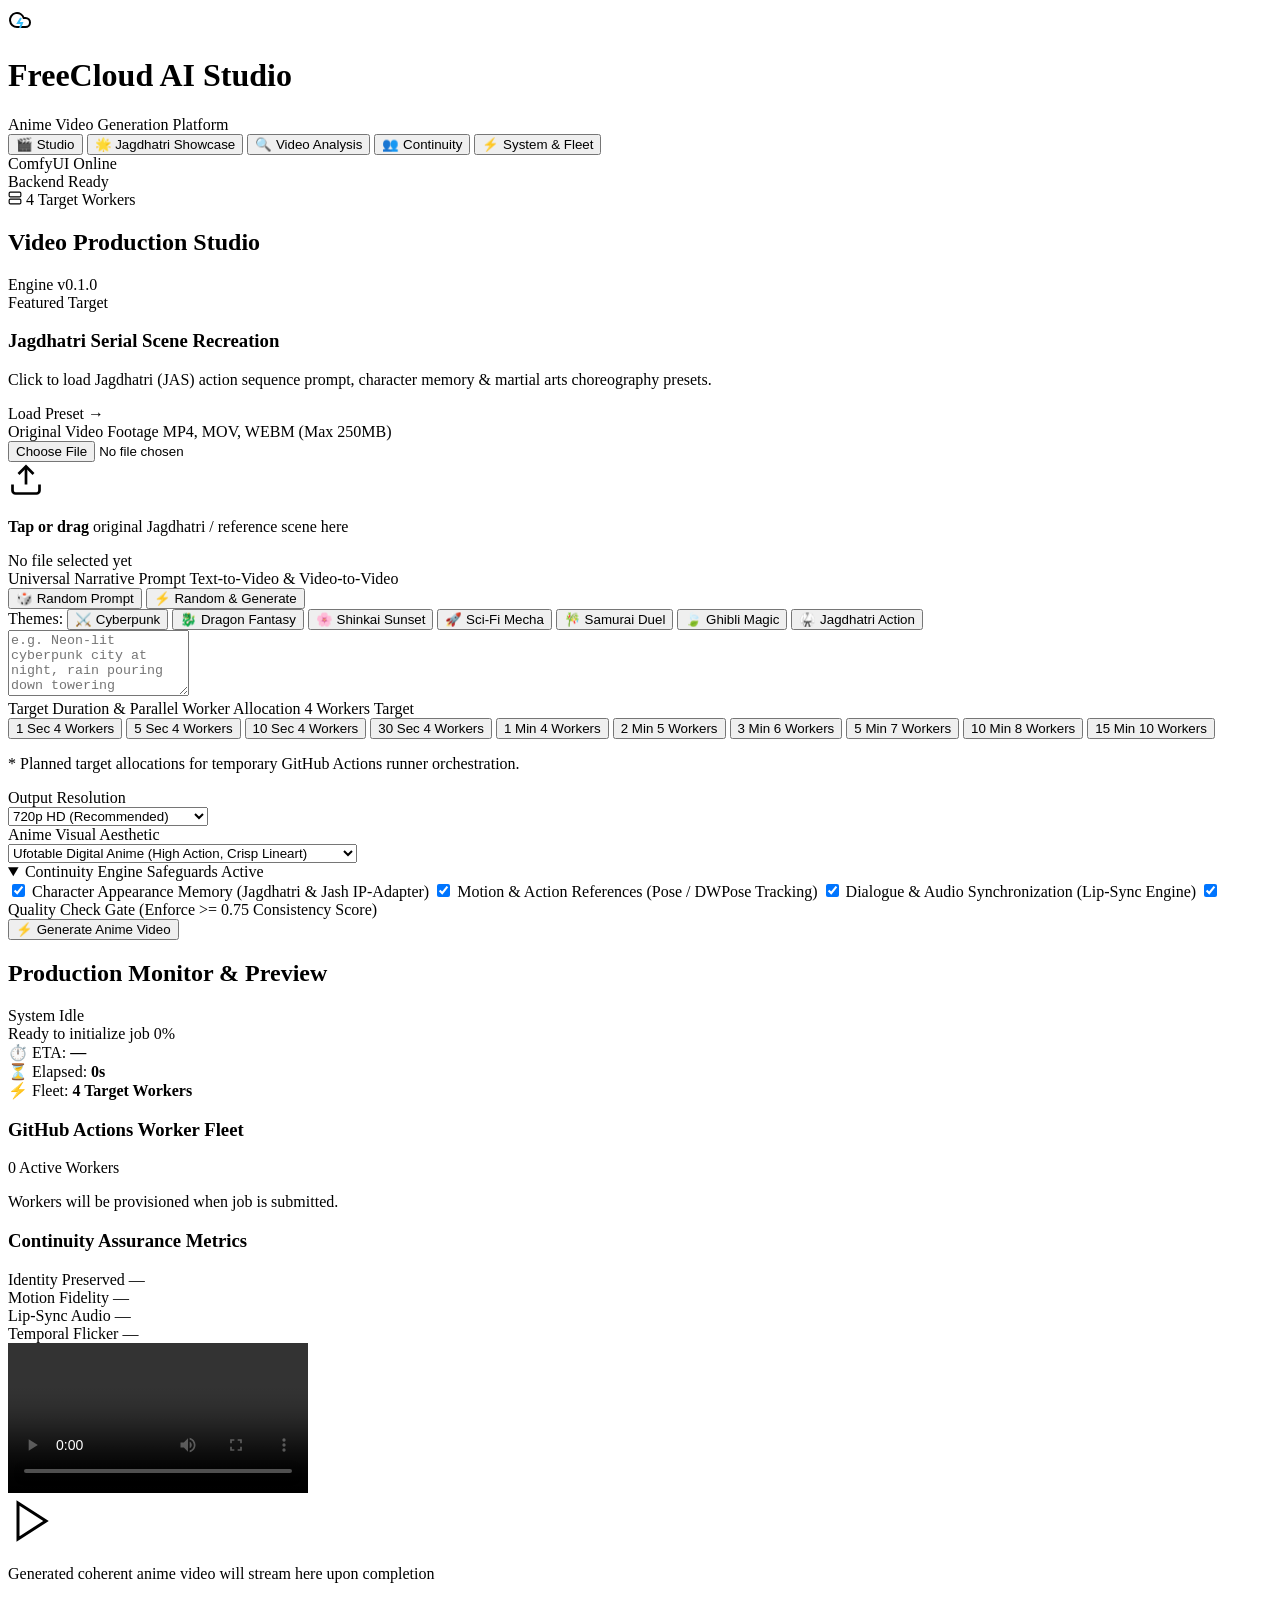
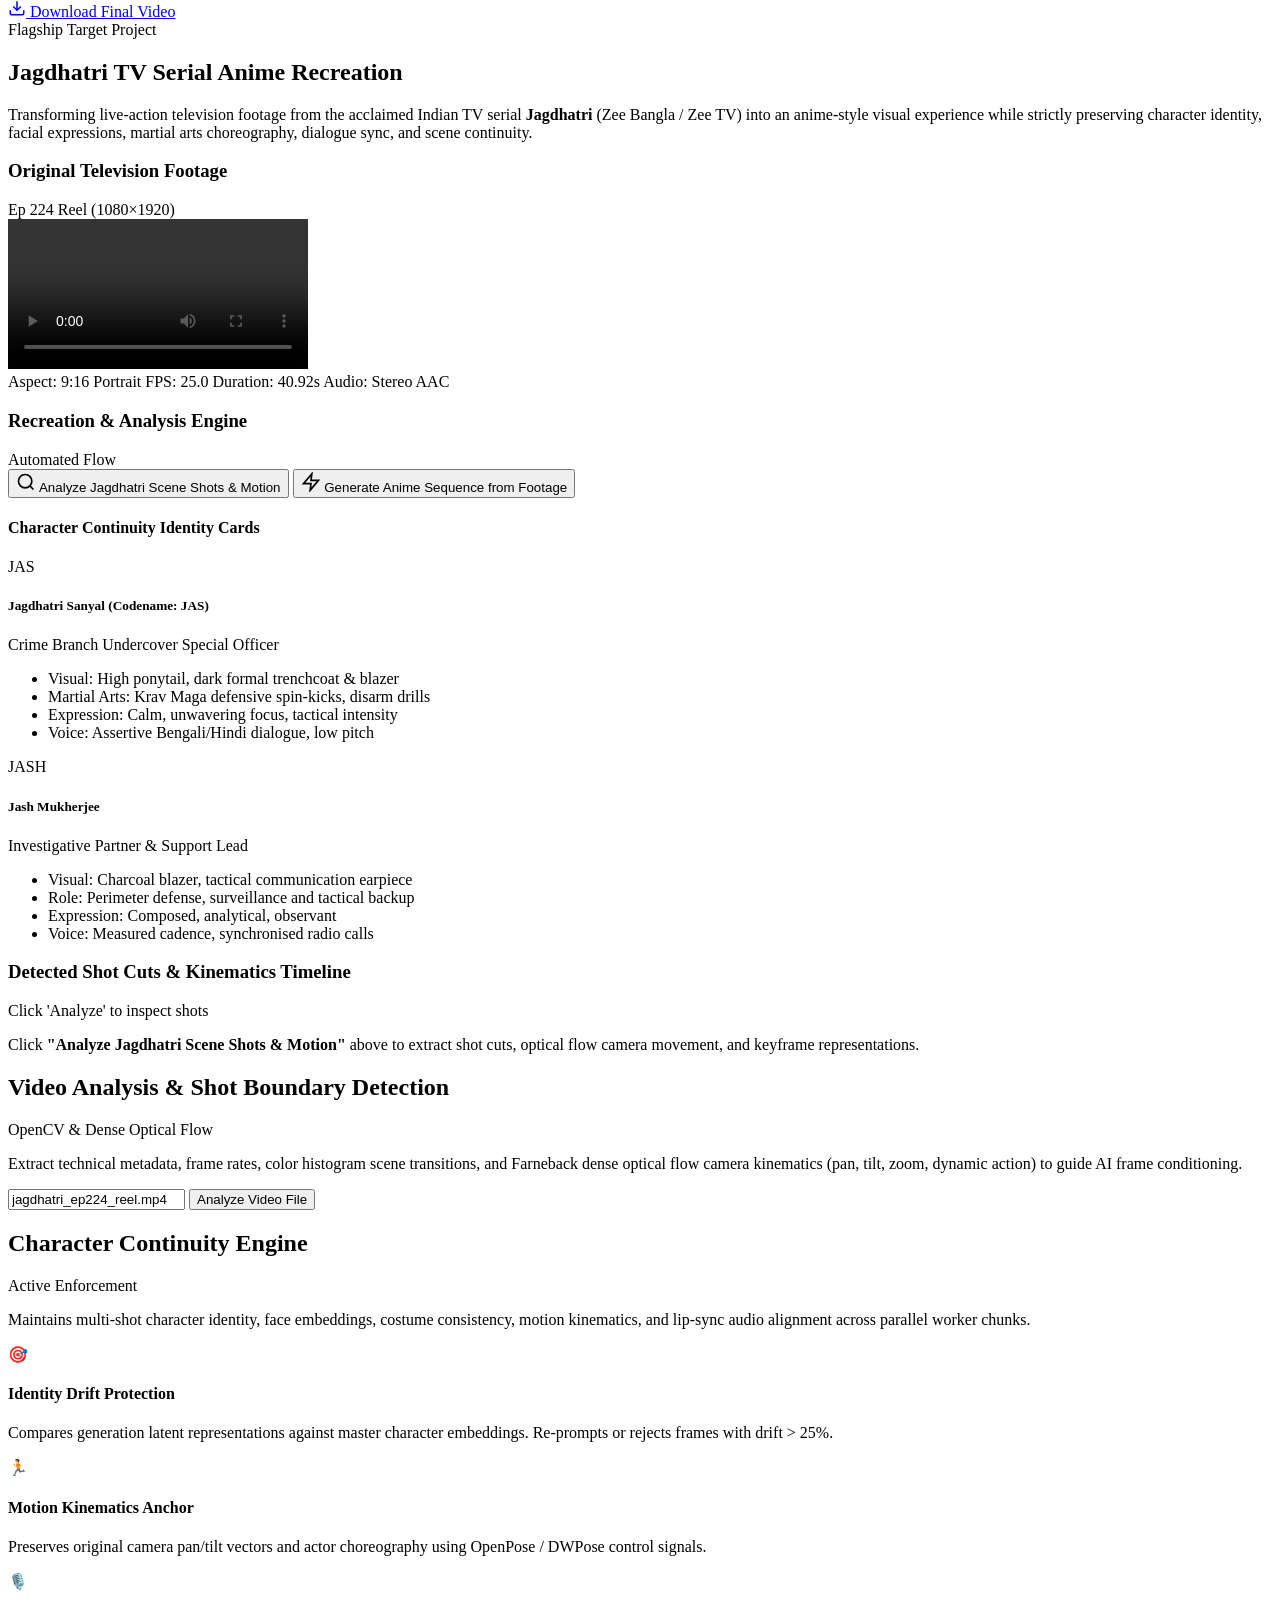
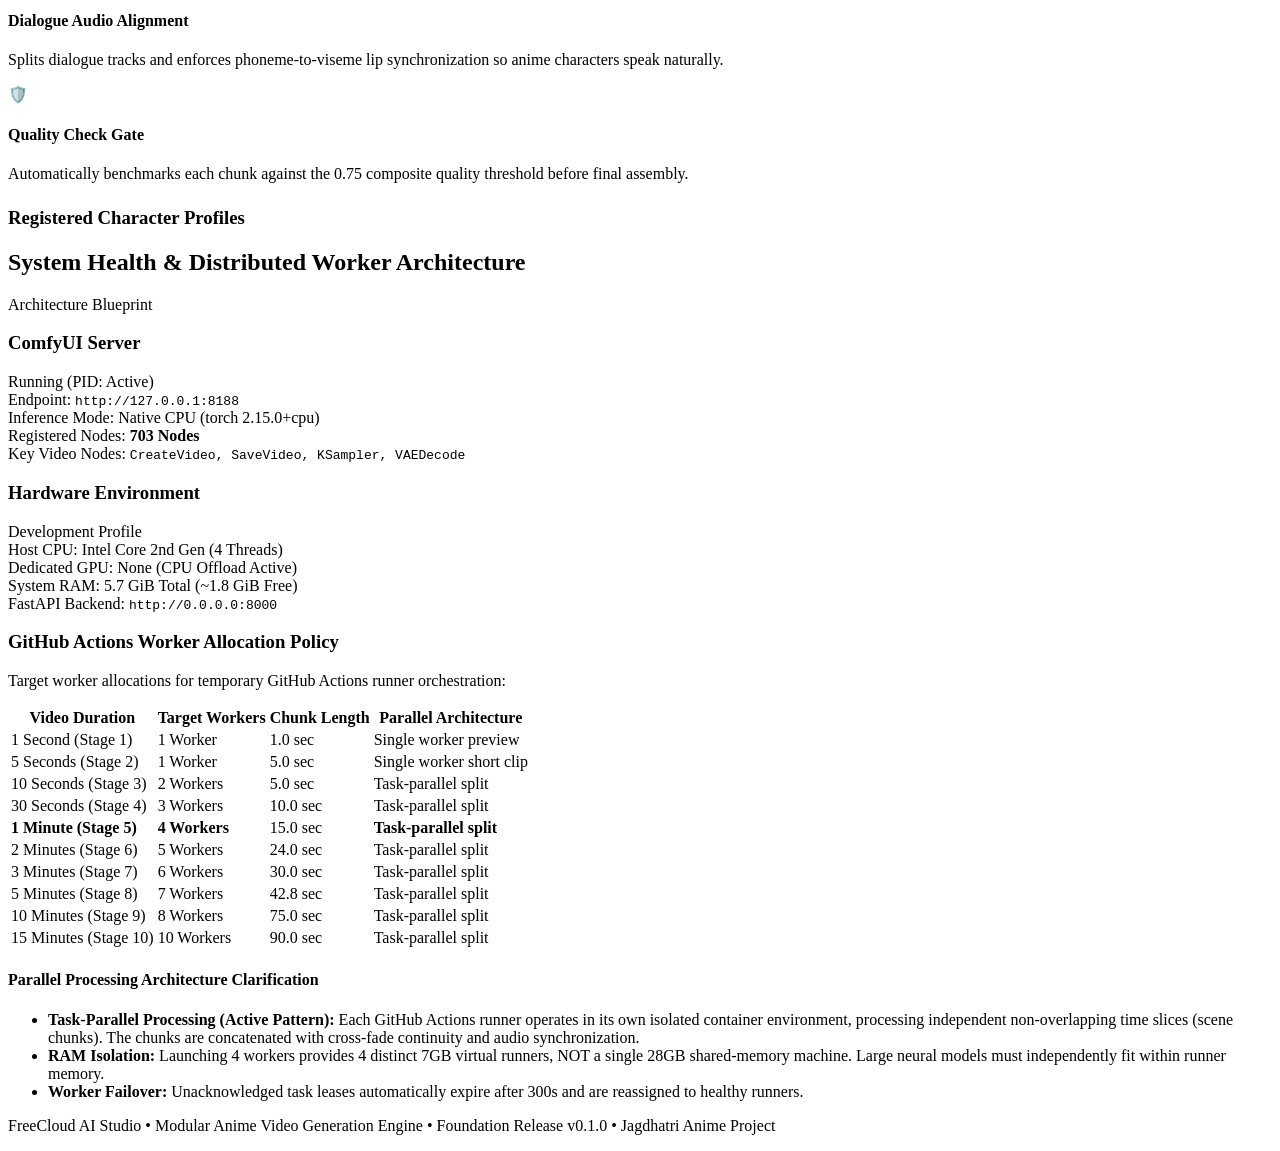
==== commit 7d275fcf: "feat: universal video generator with pooled 4-server architecture, random prompt engine, and realtim" ====
--- a/frontend/index.html
+++ b/frontend/index.html
@@ -118,17 +118,41 @@
               </div>
             </div>
 
-            <!-- Story Script / Prompt Area -->
+            <!-- Story Script / Universal Narrative Direction -->
             <div class="form-group">
-              <label class="form-label" for="storyPromptInput">
-                <span>Scene Script & Narrative Direction</span>
-                <span class="label-hint">Dialogue & Action Continuity</span>
-              </label>
+              <div class="prompt-header-row">
+                <label class="form-label" for="storyPromptInput" style="margin-bottom: 0;">
+                  <span>Universal Narrative Prompt</span>
+                  <span class="label-hint">Text-to-Video & Video-to-Video</span>
+                </label>
+                <div class="prompt-actions-bar">
+                  <button type="button" id="btnRandomPrompt" class="btn-prompt-action" title="Insert a creative random cinematic scene">
+                    <span class="dice-icon">🎲</span>
+                    <span>Random Prompt</span>
+                  </button>
+                  <button type="button" id="btnSurpriseMe" class="btn-prompt-action surprise-gradient" title="Generate random topic and start generation immediately">
+                    <span>⚡ Random & Generate</span>
+                  </button>
+                </div>
+              </div>
+
+              <!-- Quick Topic Category Chips -->
+              <div class="prompt-chips-row">
+                <span class="chips-label">Themes:</span>
+                <button type="button" class="prompt-chip" data-theme="cyberpunk">⚔️ Cyberpunk</button>
+                <button type="button" class="prompt-chip" data-theme="fantasy">🐉 Dragon Fantasy</button>
+                <button type="button" class="prompt-chip" data-theme="shinkai">🌸 Shinkai Sunset</button>
+                <button type="button" class="prompt-chip" data-theme="scifi">🚀 Sci-Fi Mecha</button>
+                <button type="button" class="prompt-chip" data-theme="samurai">🎋 Samurai Duel</button>
+                <button type="button" class="prompt-chip" data-theme="ghibli">🍃 Ghibli Magic</button>
+                <button type="button" class="prompt-chip" data-theme="jagdhatri">🥋 Jagdhatri Action</button>
+              </div>
+
               <textarea
                 id="storyPromptInput"
                 rows="4"
                 class="form-textarea"
-                placeholder="e.g. Jagdhatri enters the warehouse, disarms the first operative with a rapid spin kick, eyes locked in focus. Jash covers the exit flank with calm determination."
+                placeholder="e.g. Neon-lit cyberpunk city at night, rain pouring down towering holograms. A cybernetic katana warrior dashes across rooftops under glowing signs."
                 required
               ></textarea>
             </div>
@@ -140,21 +164,21 @@
                 <span class="allocation-badge" id="allocationBadge">4 Workers Target</span>
               </div>
               <div class="duration-grid" id="durationSelector">
-                <button type="button" class="duration-btn" data-duration="0.0167" data-workers="1">
+                <button type="button" class="duration-btn" data-duration="0.0167" data-workers="4">
                   <span class="duration-time">1 Sec</span>
-                  <span class="duration-workers">1 Worker</span>
-                </button>
-                <button type="button" class="duration-btn" data-duration="0.0833" data-workers="1">
+                  <span class="duration-workers">4 Workers</span>
+                </button>
+                <button type="button" class="duration-btn" data-duration="0.0833" data-workers="4">
                   <span class="duration-time">5 Sec</span>
-                  <span class="duration-workers">1 Worker</span>
-                </button>
-                <button type="button" class="duration-btn" data-duration="0.1667" data-workers="2">
+                  <span class="duration-workers">4 Workers</span>
+                </button>
+                <button type="button" class="duration-btn" data-duration="0.1667" data-workers="4">
                   <span class="duration-time">10 Sec</span>
-                  <span class="duration-workers">2 Workers</span>
-                </button>
-                <button type="button" class="duration-btn" data-duration="0.5" data-workers="3">
+                  <span class="duration-workers">4 Workers</span>
+                </button>
+                <button type="button" class="duration-btn" data-duration="0.5" data-workers="4">
                   <span class="duration-time">30 Sec</span>
-                  <span class="duration-workers">3 Workers</span>
+                  <span class="duration-workers">4 Workers</span>
                 </button>
                 <button type="button" class="duration-btn active" data-duration="1.0" data-workers="4">
                   <span class="duration-time">1 Min</span>
@@ -264,6 +288,25 @@
             <div class="progress-bar-track">
               <div class="progress-bar-fill" id="progressBarFill" style="width: 0%;"></div>
             </div>
+
+            <!-- Real-Time Timing & Cloud Fleet Telemetry -->
+            <div class="telemetry-bar">
+              <div class="telemetry-chip">
+                <span class="telemetry-icon">⏱️</span>
+                <span>ETA:</span>
+                <strong id="telemetryEta">—</strong>
+              </div>
+              <div class="telemetry-chip">
+                <span class="telemetry-icon">⏳</span>
+                <span>Elapsed:</span>
+                <strong id="telemetryElapsed">0s</strong>
+              </div>
+              <div class="telemetry-chip">
+                <span class="telemetry-icon">⚡</span>
+                <span>Fleet:</span>
+                <strong id="telemetryFleet">4 Target Workers</strong>
+              </div>
+            </div>
           </div>
 
           <!-- Distributed Worker Fleet Matrix -->
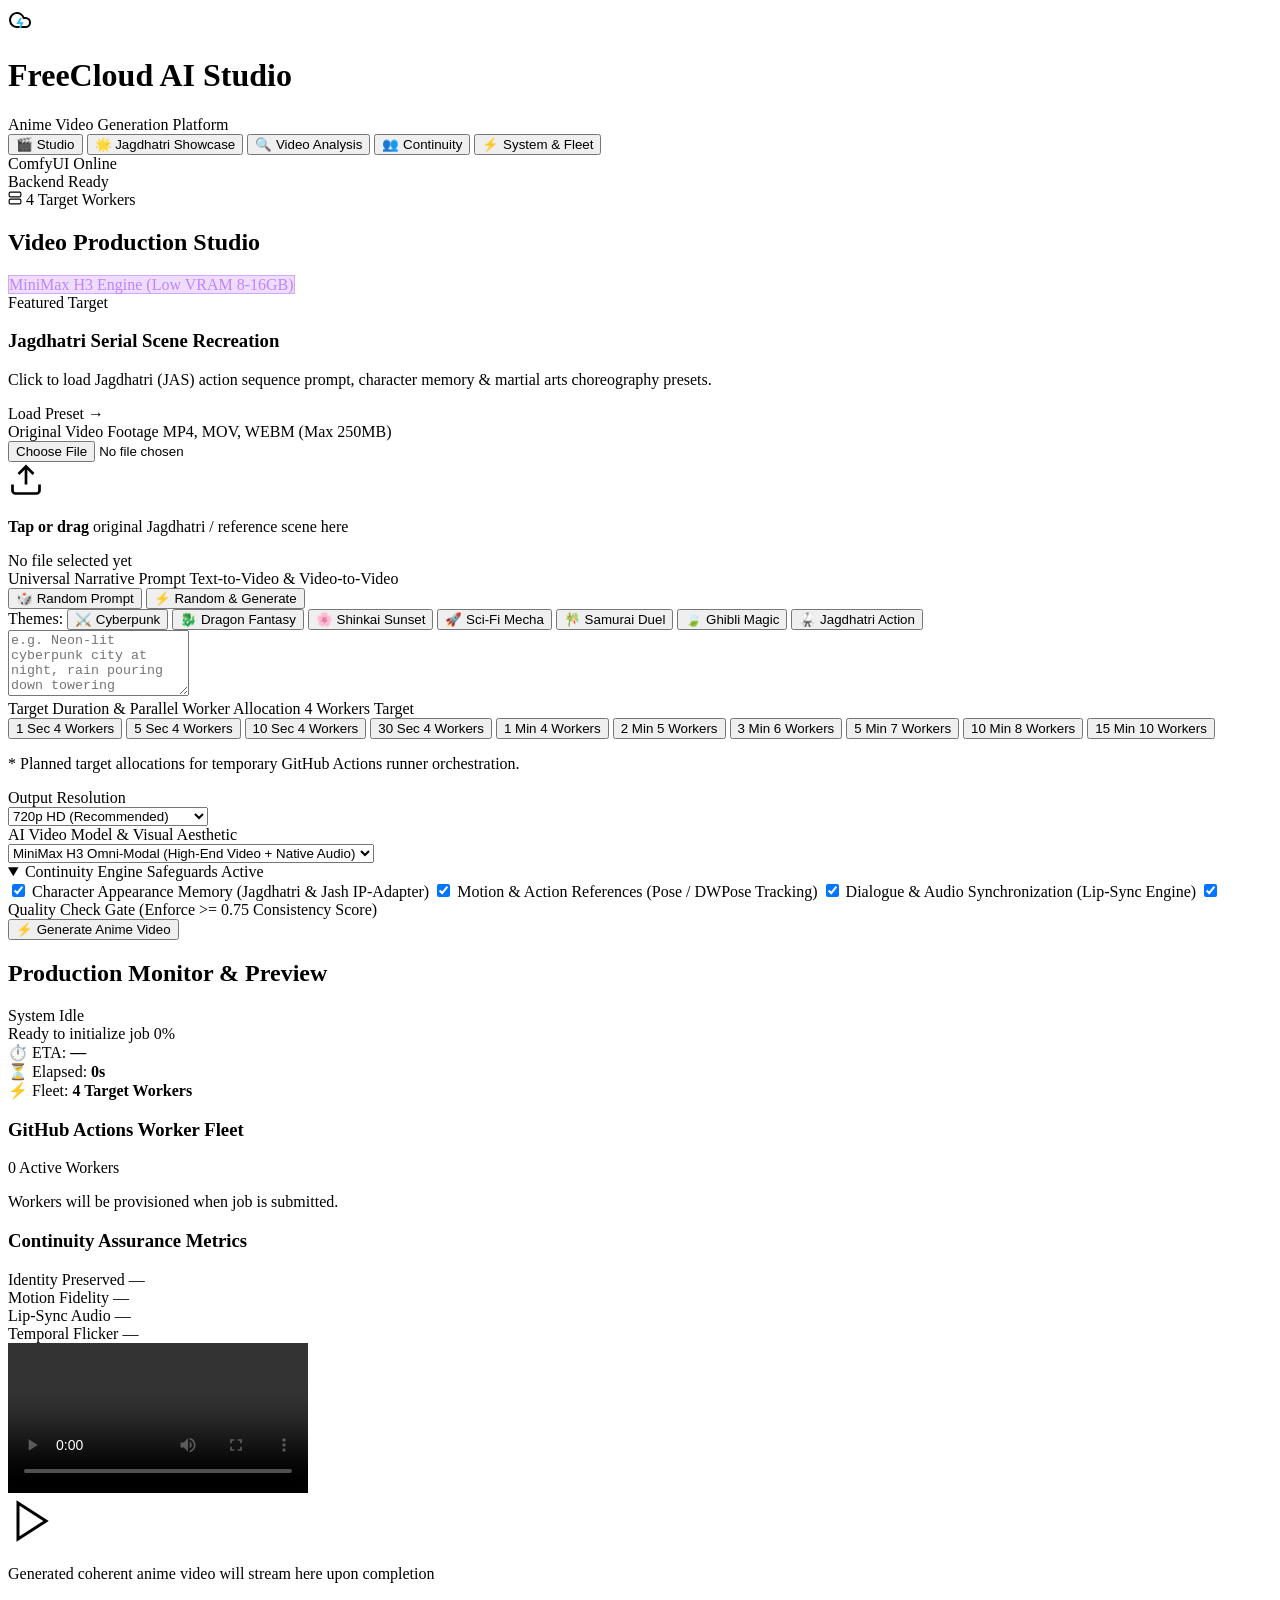
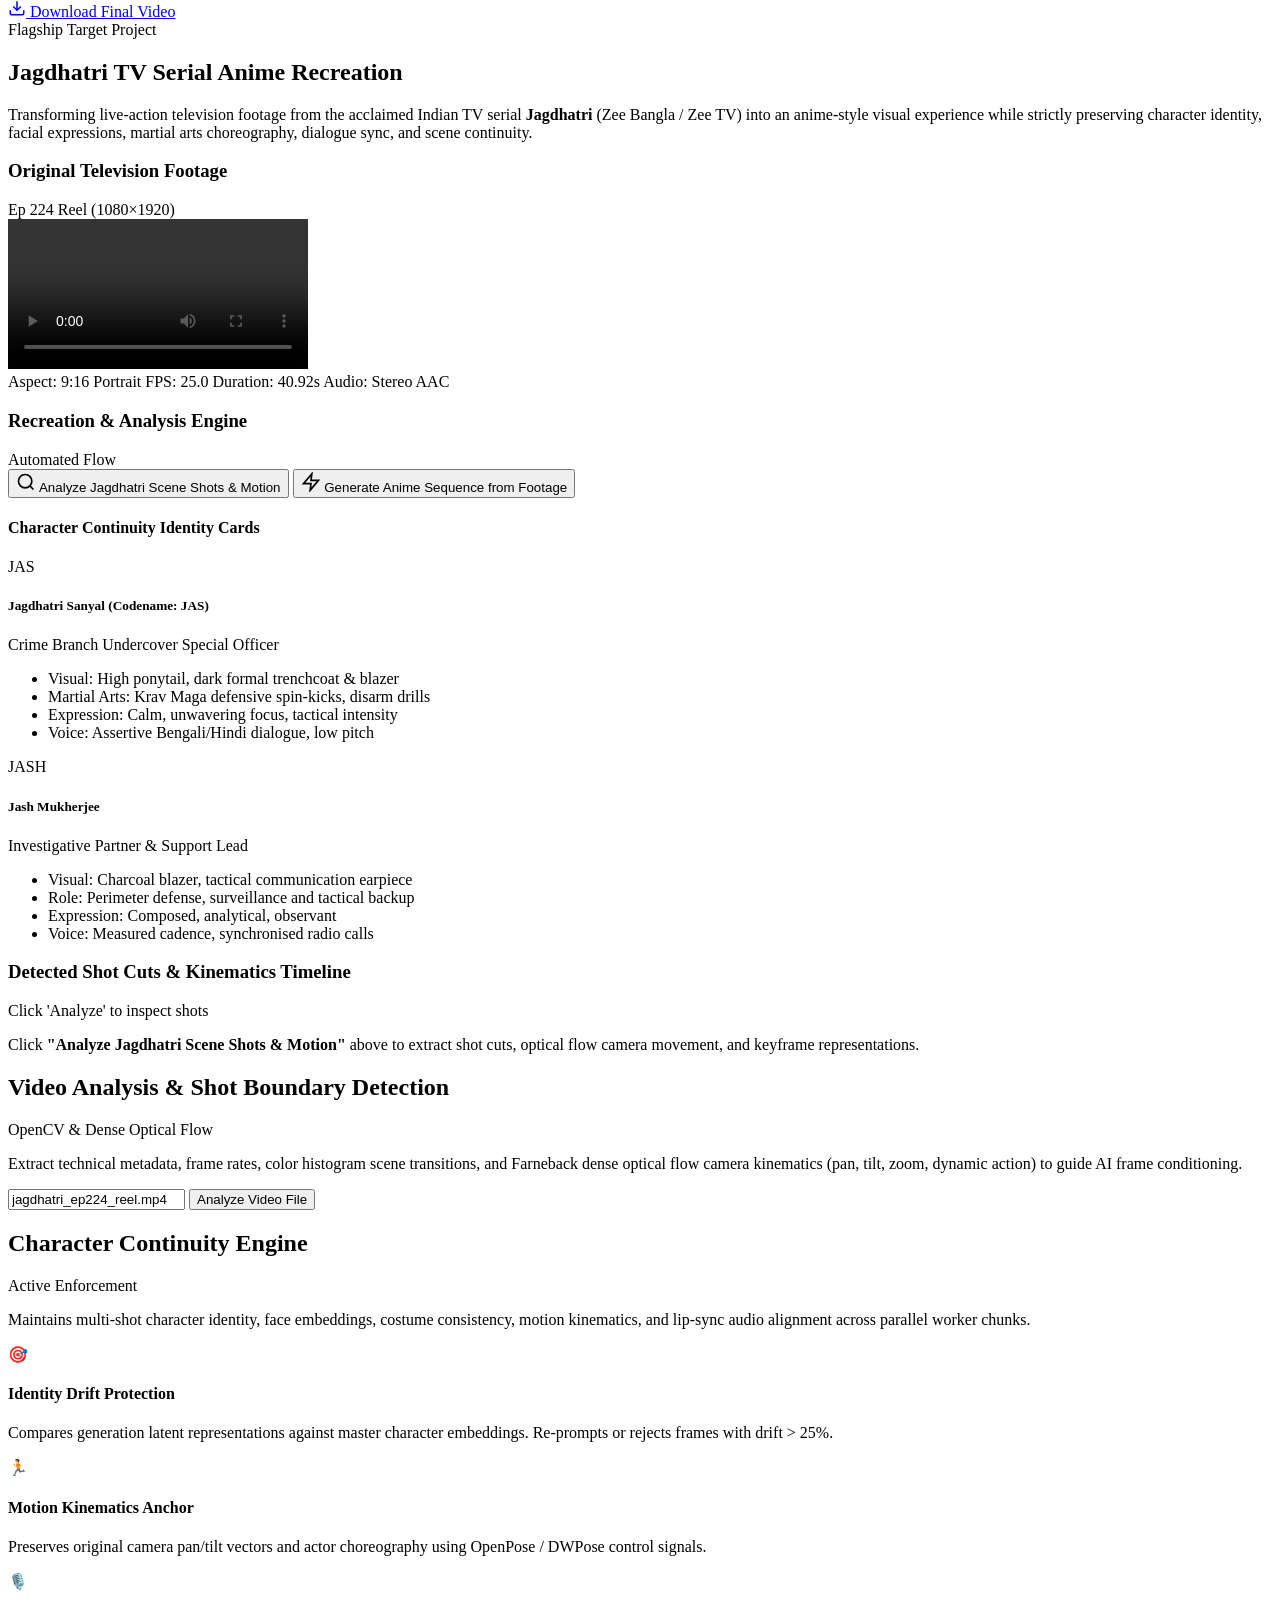
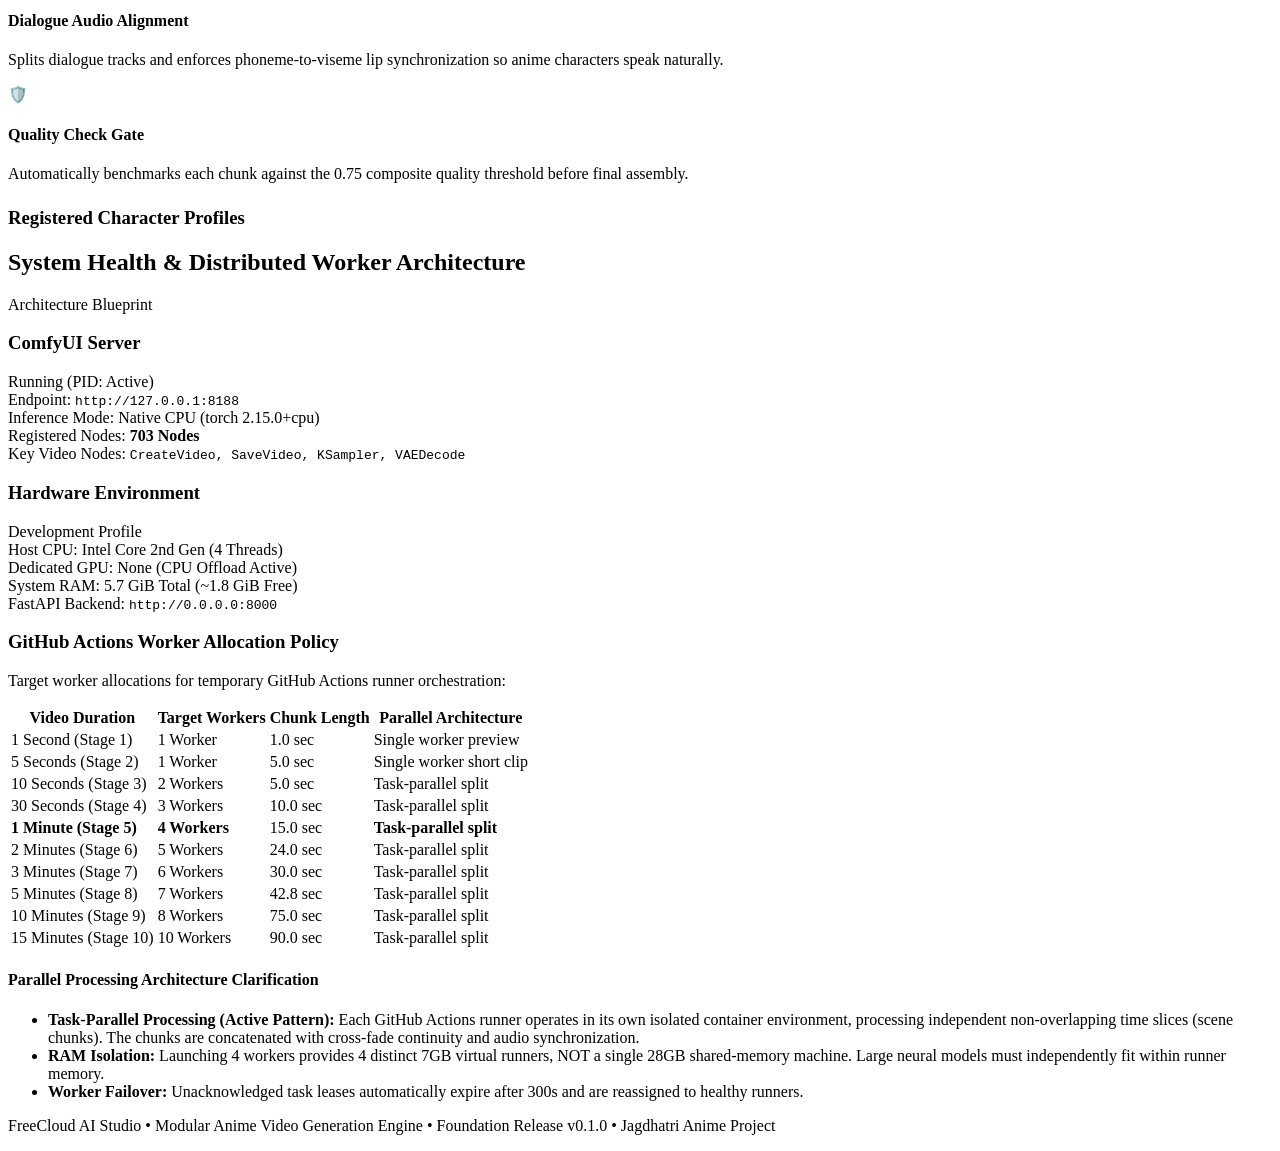
==== commit cabc55cd: "feat: integrate MiniMax H3 high-end video generation model with native stereo audio and low-VRAM 8GB" ====
--- a/frontend/index.html
+++ b/frontend/index.html
@@ -82,7 +82,7 @@
         <section class="studio-card creation-panel">
           <div class="card-header">
             <h2>Video Production Studio</h2>
-            <span class="badge">Engine v0.1.0</span>
+            <span class="badge badge-purple" style="background: rgba(168, 85, 247, 0.2); border: 1px solid rgba(168, 85, 247, 0.4); color: #c084fc;">MiniMax H3 Engine (Low VRAM 8-16GB)</span>
           </div>
 
           <!-- Project Spotlight Preset -->
@@ -225,10 +225,12 @@
               </div>
 
               <div class="form-group">
-                <label class="form-label" for="animeStyleSelect">Anime Visual Aesthetic</label>
+                <label class="form-label" for="animeStyleSelect">AI Video Model & Visual Aesthetic</label>
                 <div class="select-wrapper">
                   <select id="animeStyleSelect" class="form-select">
-                    <option value="ufotable_digital" selected>Ufotable Digital Anime (High Action, Crisp Lineart)</option>
+                    <option value="minimax_h3_cinematic" selected>MiniMax H3 Omni-Modal (High-End Video + Native Audio)</option>
+                    <option value="minimax_h3_anime">MiniMax H3 Anime (High-End Stylized + Native Audio)</option>
+                    <option value="ufotable_digital">Ufotable Digital Anime (High Action, Crisp Lineart)</option>
                     <option value="shinkai_cinematic">Makoto Shinkai (Atmospheric Lighting & Skies)</option>
                     <option value="mappa_action">MAPPA Dynamic Action (Gritty Contrast & Fast Motion)</option>
                     <option value="ghibli_classic">Studio Ghibli Hand-Drawn (Vibrant Colors)</option>
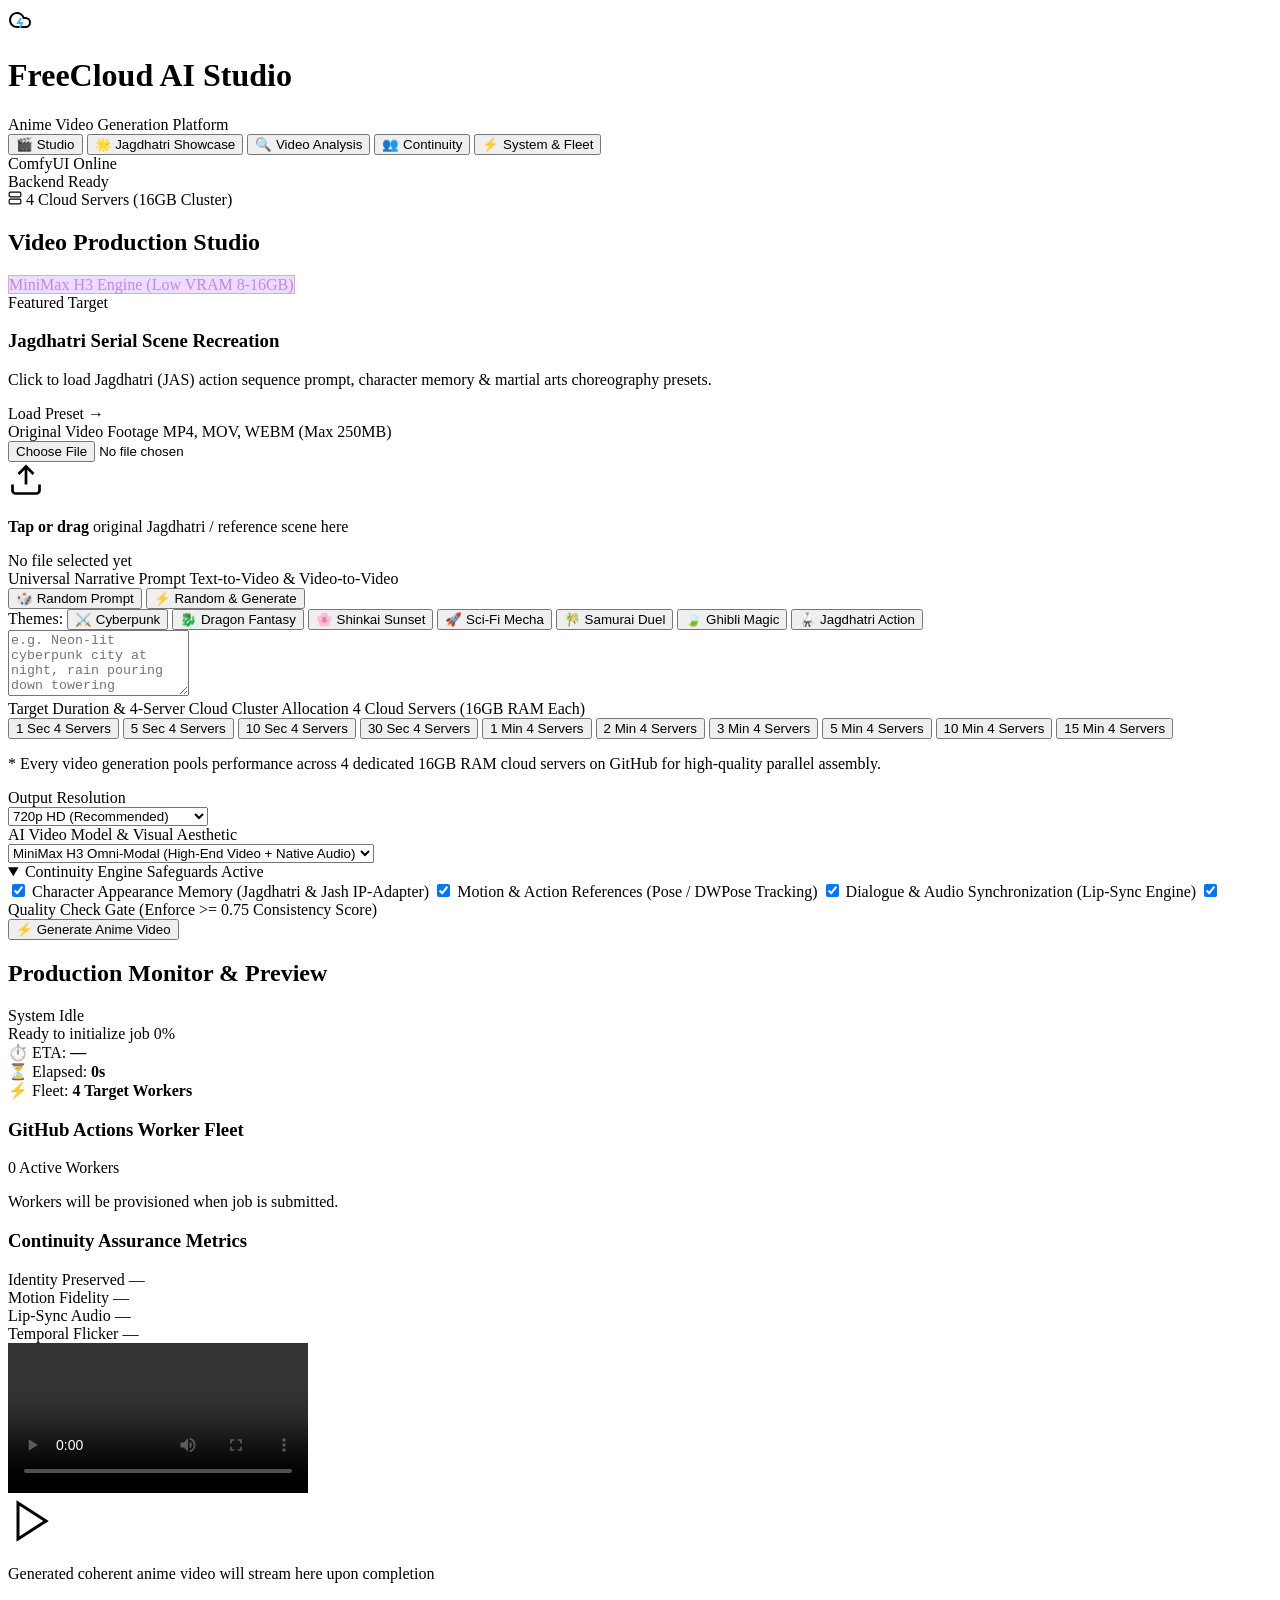
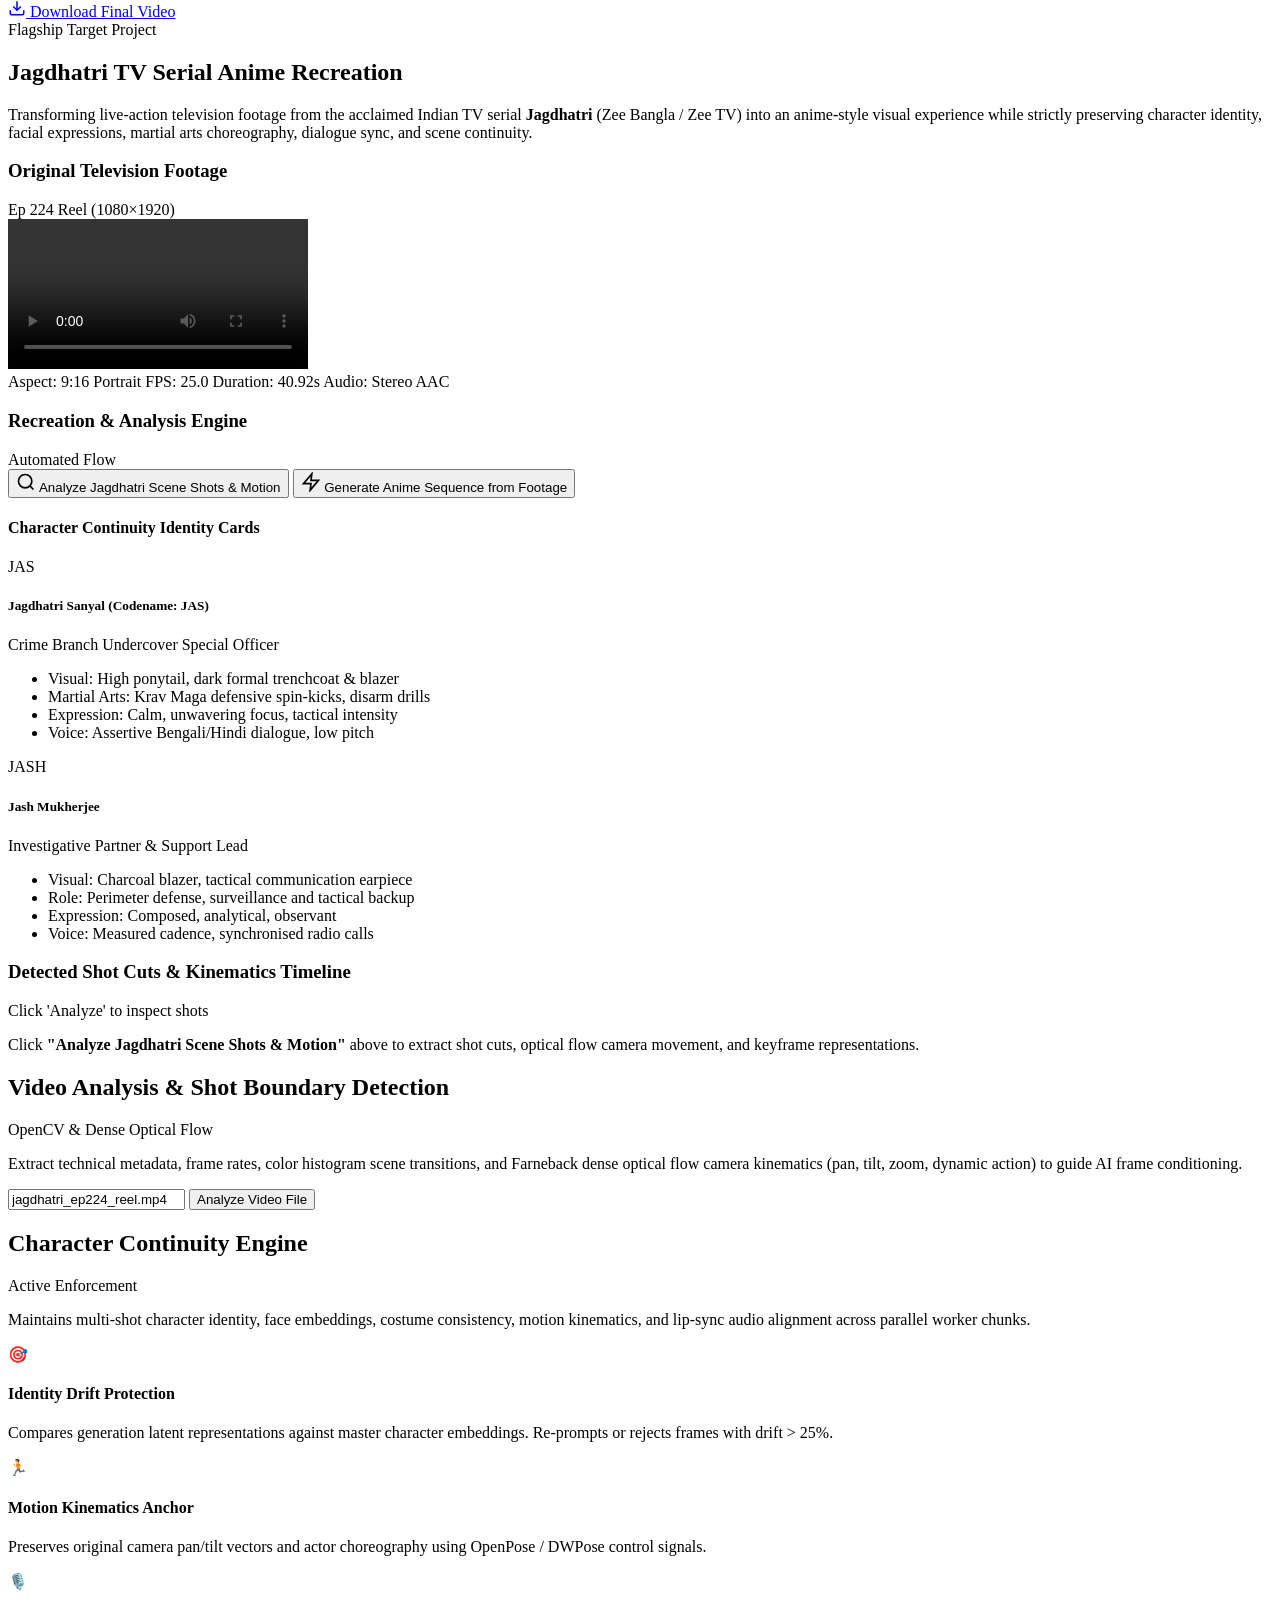
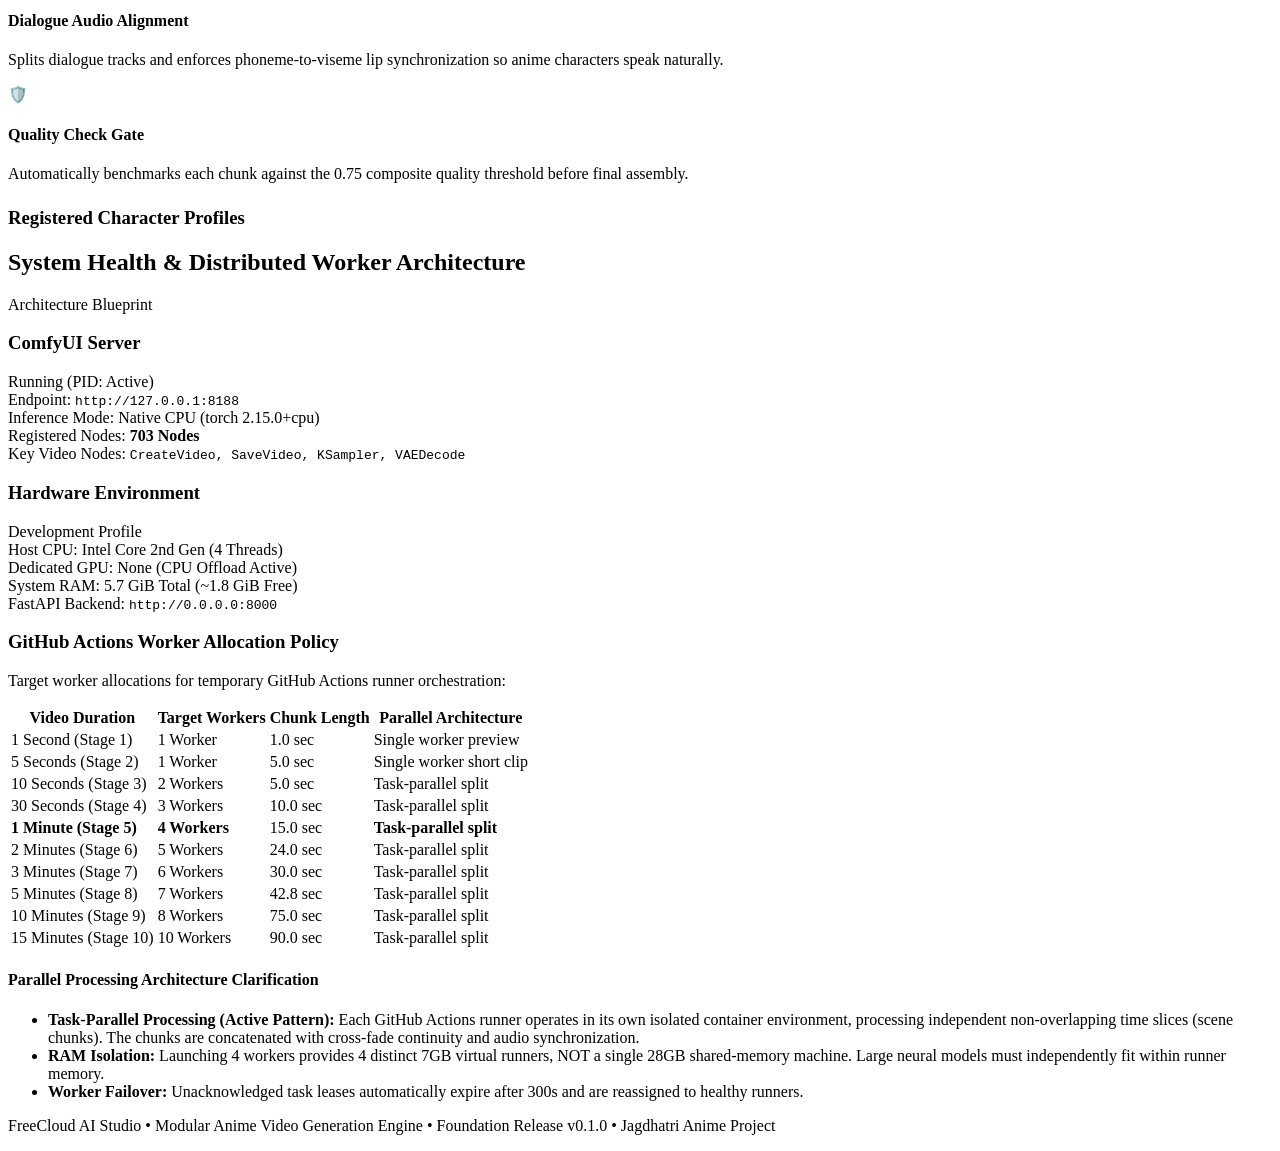
==== commit e482759b: "feat: lock distributed cluster to 4 cloud servers with high-quality combined video assembly" ====
--- a/frontend/index.html
+++ b/frontend/index.html
@@ -65,7 +65,7 @@
             <rect x="2" y="2" width="20" height="8" rx="2"/><rect x="2" y="14" width="20" height="8" rx="2"/>
             <line x1="6" y1="6" x2="6.01" y2="6"/><line x1="6" y1="18" x2="6.01" y2="18"/>
           </svg>
-          <span id="fleetStatusText">4 Target Workers</span>
+          <span id="fleetStatusText">4 Cloud Servers (16GB Cluster)</span>
         </div>
       </div>
     </div>
@@ -160,53 +160,53 @@
             <!-- Target Duration Selector (All 10 Stages) -->
             <div class="form-group">
               <div class="label-with-meta">
-                <label class="form-label">Target Duration & Parallel Worker Allocation</label>
-                <span class="allocation-badge" id="allocationBadge">4 Workers Target</span>
+                <label class="form-label">Target Duration & 4-Server Cloud Cluster Allocation</label>
+                <span class="allocation-badge" id="allocationBadge">4 Cloud Servers (16GB RAM Each)</span>
               </div>
               <div class="duration-grid" id="durationSelector">
                 <button type="button" class="duration-btn" data-duration="0.0167" data-workers="4">
                   <span class="duration-time">1 Sec</span>
-                  <span class="duration-workers">4 Workers</span>
+                  <span class="duration-workers">4 Servers</span>
                 </button>
                 <button type="button" class="duration-btn" data-duration="0.0833" data-workers="4">
                   <span class="duration-time">5 Sec</span>
-                  <span class="duration-workers">4 Workers</span>
+                  <span class="duration-workers">4 Servers</span>
                 </button>
                 <button type="button" class="duration-btn" data-duration="0.1667" data-workers="4">
                   <span class="duration-time">10 Sec</span>
-                  <span class="duration-workers">4 Workers</span>
+                  <span class="duration-workers">4 Servers</span>
                 </button>
                 <button type="button" class="duration-btn" data-duration="0.5" data-workers="4">
                   <span class="duration-time">30 Sec</span>
-                  <span class="duration-workers">4 Workers</span>
+                  <span class="duration-workers">4 Servers</span>
                 </button>
                 <button type="button" class="duration-btn active" data-duration="1.0" data-workers="4">
                   <span class="duration-time">1 Min</span>
-                  <span class="duration-workers">4 Workers</span>
-                </button>
-                <button type="button" class="duration-btn" data-duration="2.0" data-workers="5">
+                  <span class="duration-workers">4 Servers</span>
+                </button>
+                <button type="button" class="duration-btn" data-duration="2.0" data-workers="4">
                   <span class="duration-time">2 Min</span>
-                  <span class="duration-workers">5 Workers</span>
-                </button>
-                <button type="button" class="duration-btn" data-duration="3.0" data-workers="6">
+                  <span class="duration-workers">4 Servers</span>
+                </button>
+                <button type="button" class="duration-btn" data-duration="3.0" data-workers="4">
                   <span class="duration-time">3 Min</span>
-                  <span class="duration-workers">6 Workers</span>
-                </button>
-                <button type="button" class="duration-btn" data-duration="5.0" data-workers="7">
+                  <span class="duration-workers">4 Servers</span>
+                </button>
+                <button type="button" class="duration-btn" data-duration="5.0" data-workers="4">
                   <span class="duration-time">5 Min</span>
-                  <span class="duration-workers">7 Workers</span>
-                </button>
-                <button type="button" class="duration-btn" data-duration="10.0" data-workers="8">
+                  <span class="duration-workers">4 Servers</span>
+                </button>
+                <button type="button" class="duration-btn" data-duration="10.0" data-workers="4">
                   <span class="duration-time">10 Min</span>
-                  <span class="duration-workers">8 Workers</span>
-                </button>
-                <button type="button" class="duration-btn" data-duration="15.0" data-workers="10">
+                  <span class="duration-workers">4 Servers</span>
+                </button>
+                <button type="button" class="duration-btn" data-duration="15.0" data-workers="4">
                   <span class="duration-time">15 Min</span>
-                  <span class="duration-workers">10 Workers</span>
+                  <span class="duration-workers">4 Servers</span>
                 </button>
               </div>
               <p class="allocation-disclaimer">
-                * Planned target allocations for temporary GitHub Actions runner orchestration.
+                * Every video generation pools performance across 4 dedicated 16GB RAM cloud servers on GitHub for high-quality parallel assembly.
               </p>
             </div>
 
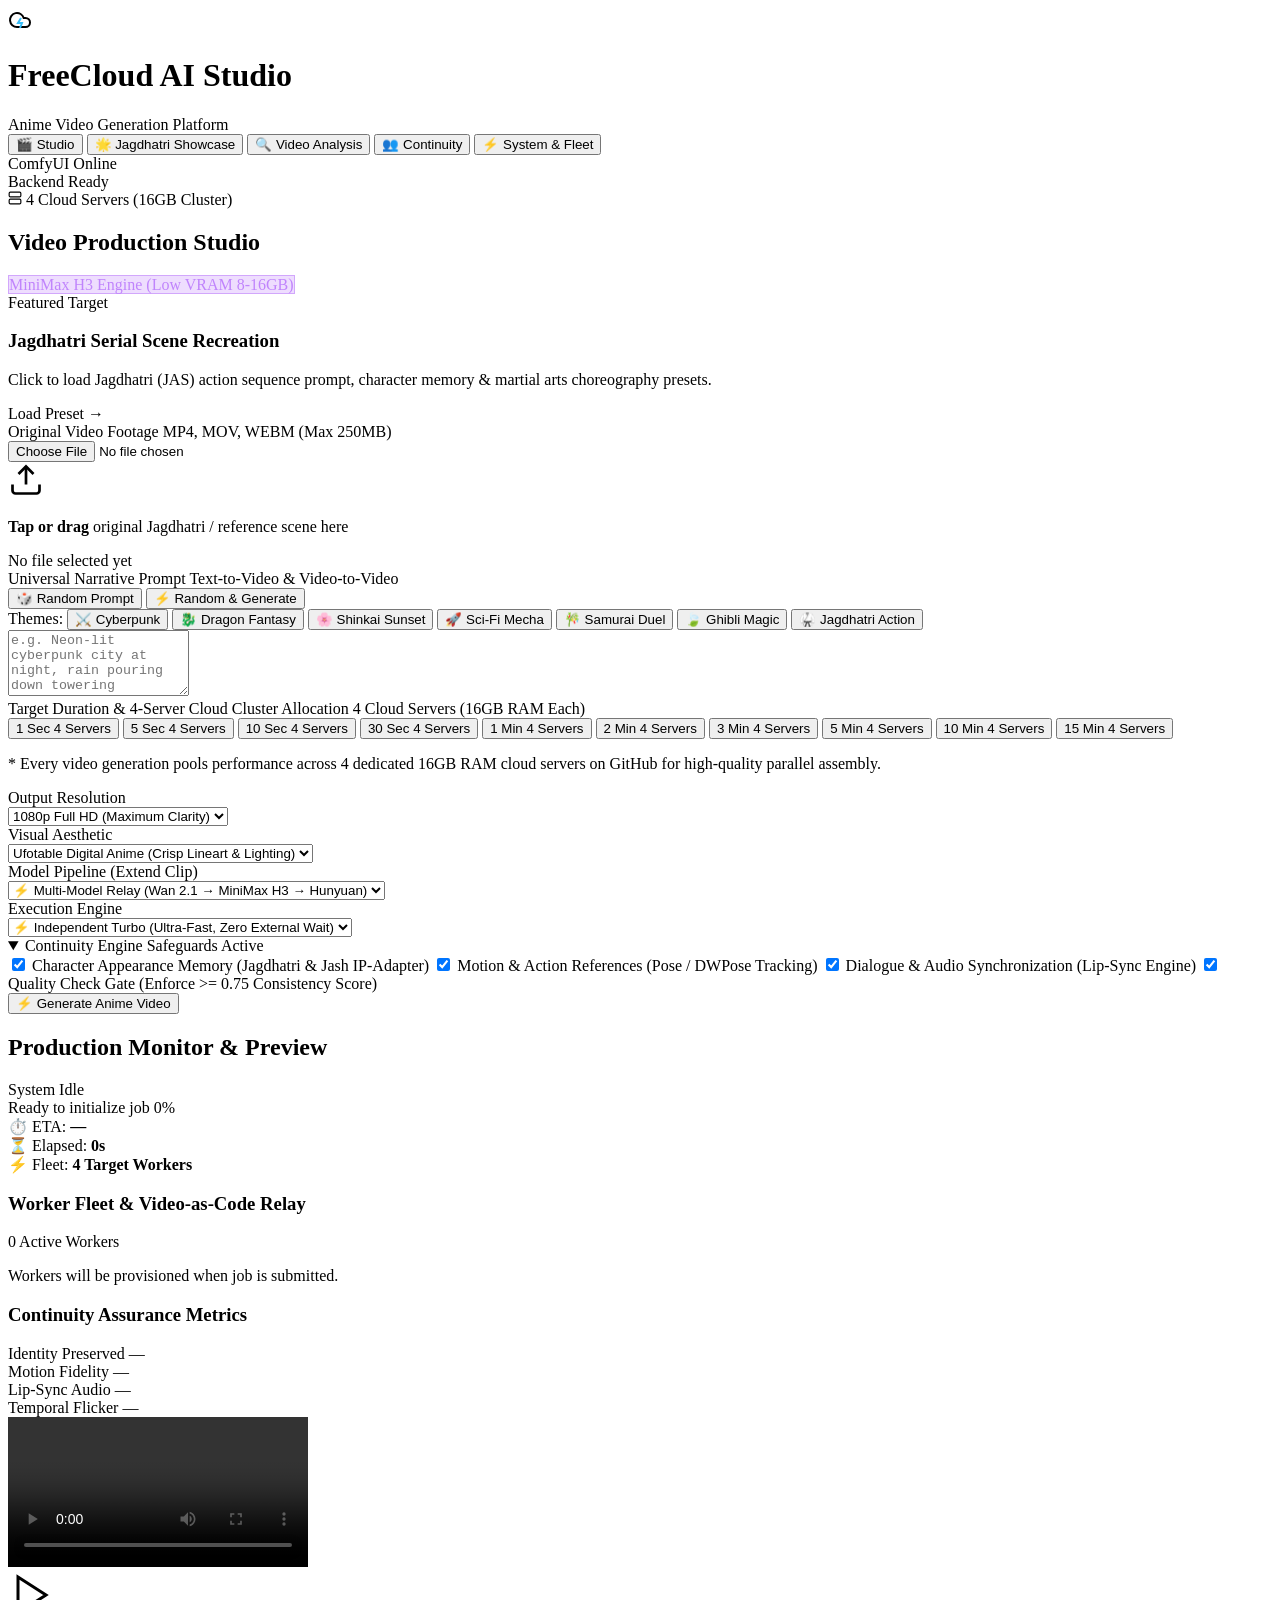
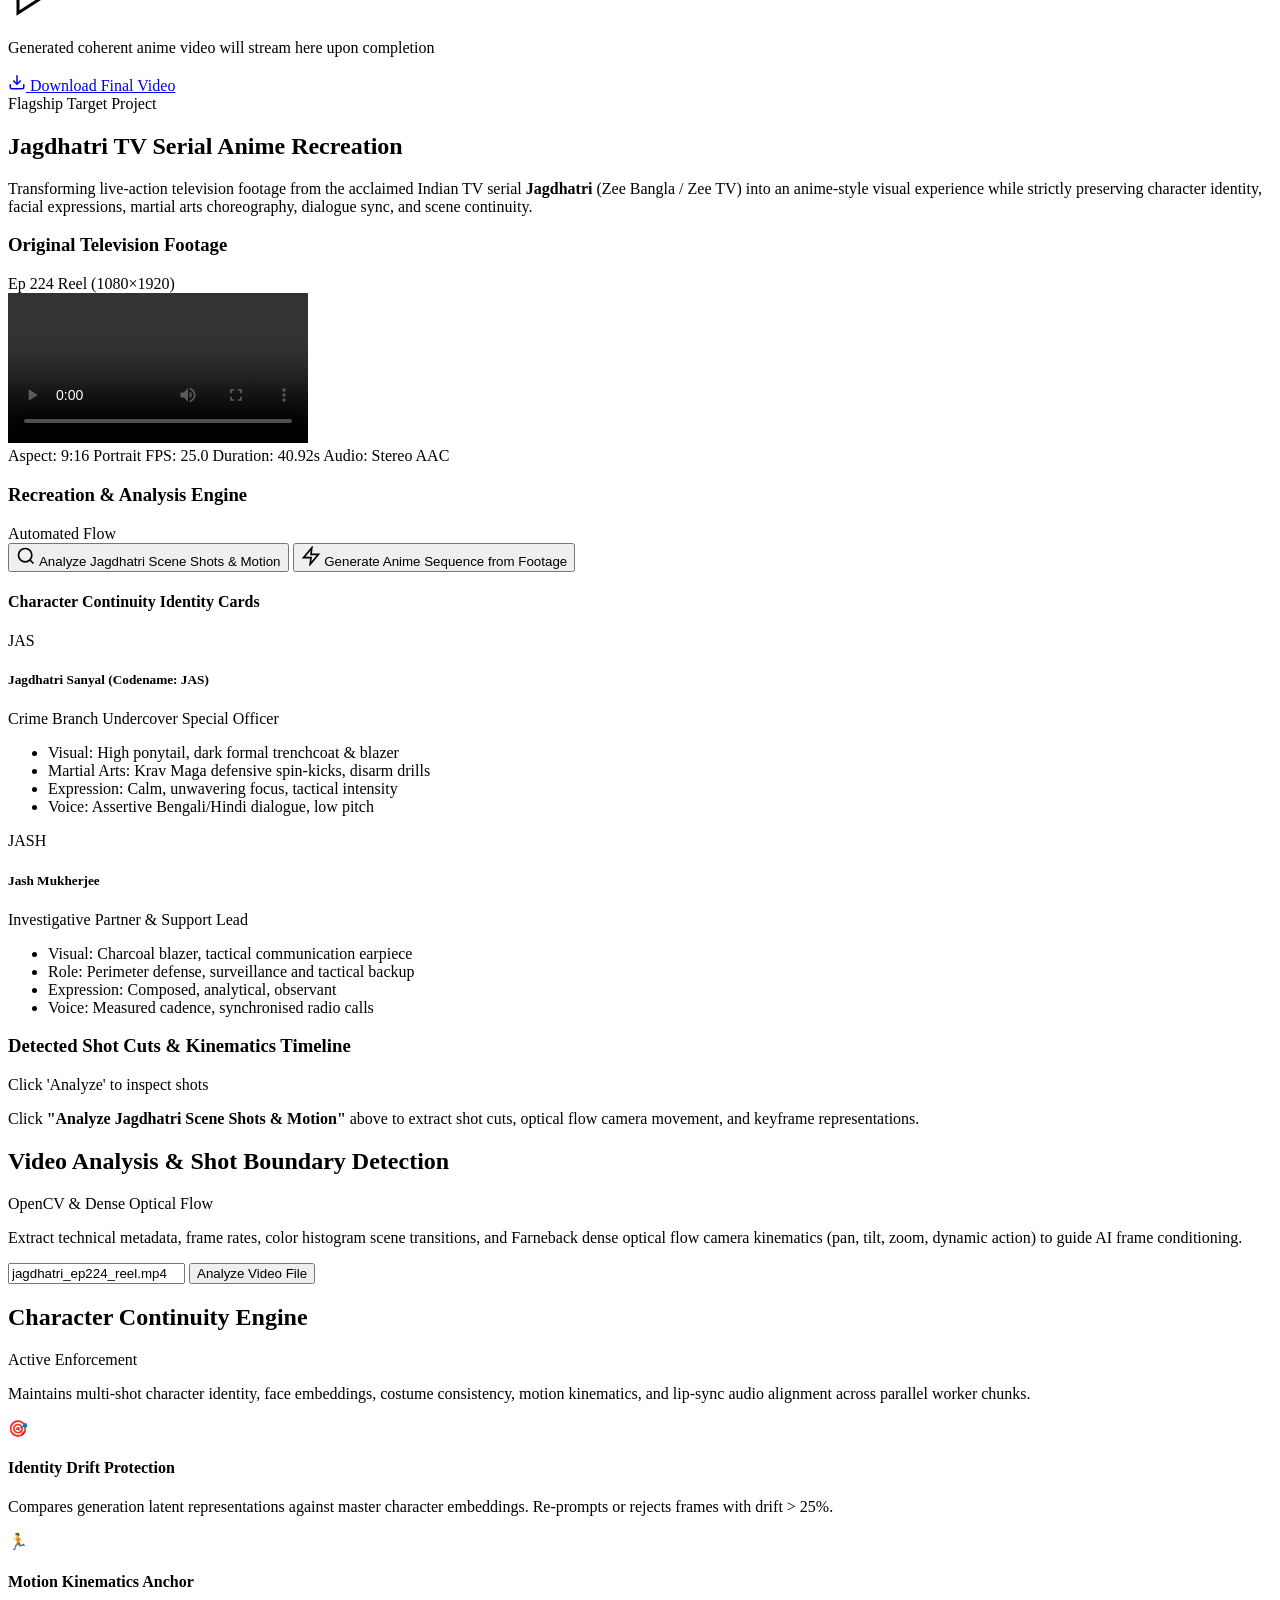
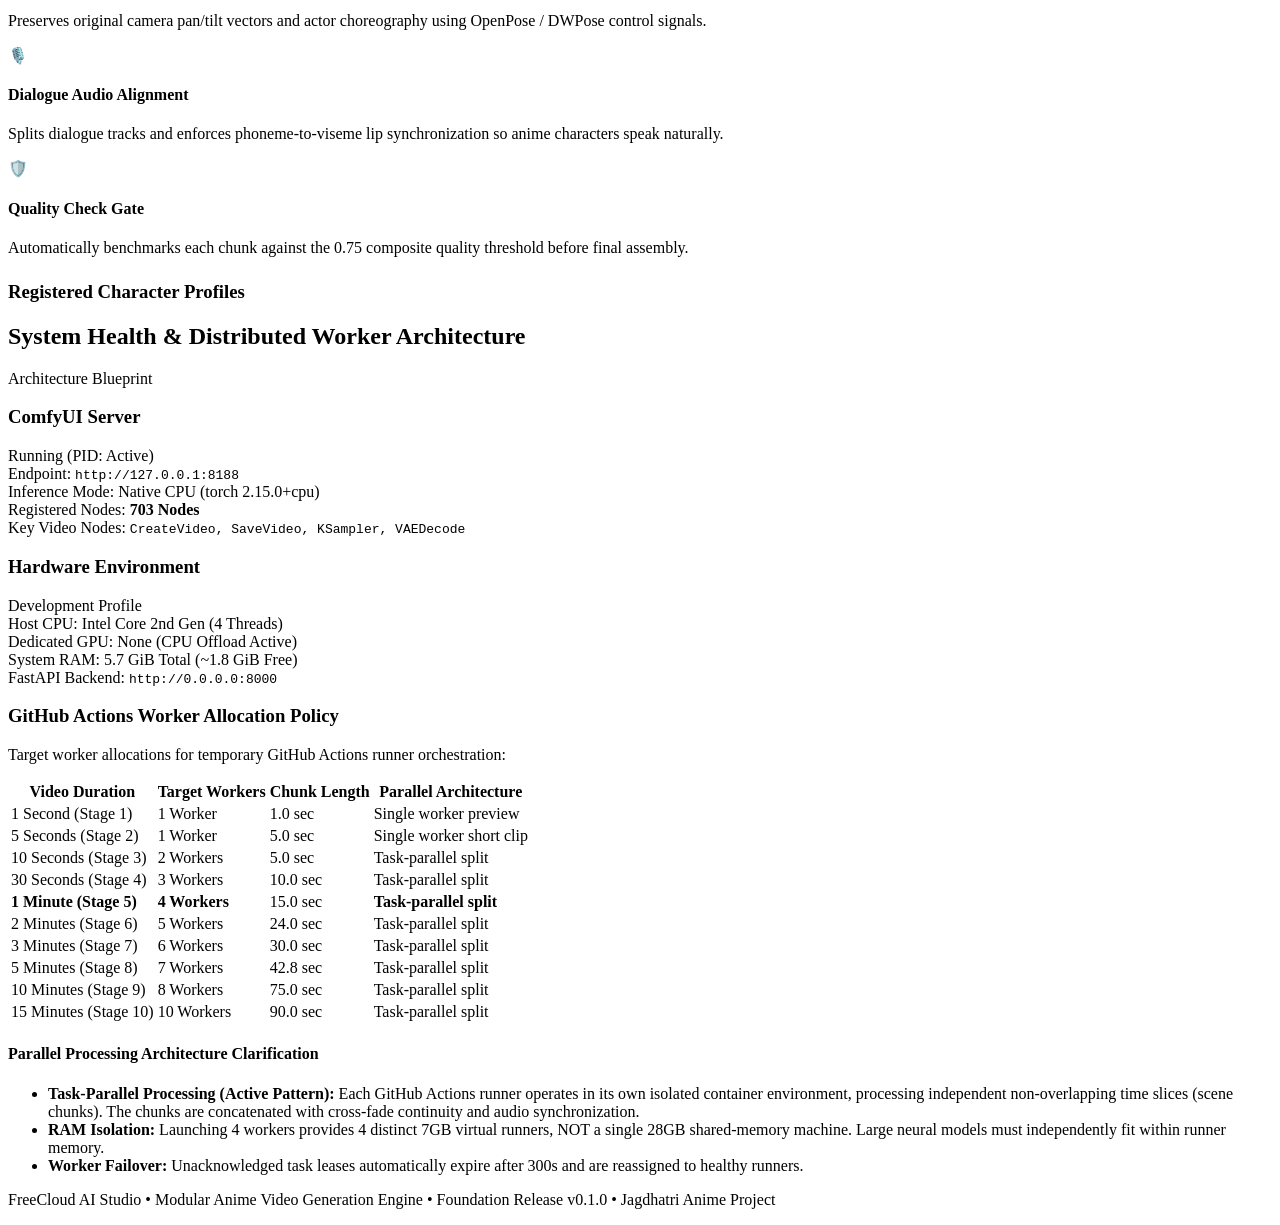
==== commit e2948536: "feat: independent turbo engine, video-as-code handoff, and ultra-fast H.264 pipeline" ====
--- a/frontend/index.html
+++ b/frontend/index.html
@@ -216,25 +216,50 @@
                 <label class="form-label" for="resolutionSelect">Output Resolution</label>
                 <div class="select-wrapper">
                   <select id="resolutionSelect" class="form-select">
-                    <option value="640x360">360p Standard (Fast Preview)</option>
+                    <option value="640x360">360p Fast Draft</option>
                     <option value="854x480">480p SD (Balanced)</option>
-                    <option value="1280x720" selected>720p HD (Recommended)</option>
-                    <option value="1920x1080">1080p Full HD (High Quality)</option>
+                    <option value="1280x720">720p HD (Fast High Quality)</option>
+                    <option value="1920x1080" selected>1080p Full HD (Maximum Clarity)</option>
                   </select>
                 </div>
               </div>
 
               <div class="form-group">
-                <label class="form-label" for="animeStyleSelect">AI Video Model & Visual Aesthetic</label>
+                <label class="form-label" for="animeStyleSelect">Visual Aesthetic</label>
                 <div class="select-wrapper">
                   <select id="animeStyleSelect" class="form-select">
-                    <option value="minimax_h3_cinematic" selected>MiniMax H3 Omni-Modal (High-End Video + Native Audio)</option>
-                    <option value="minimax_h3_anime">MiniMax H3 Anime (High-End Stylized + Native Audio)</option>
-                    <option value="ufotable_digital">Ufotable Digital Anime (High Action, Crisp Lineart)</option>
-                    <option value="shinkai_cinematic">Makoto Shinkai (Atmospheric Lighting & Skies)</option>
-                    <option value="mappa_action">MAPPA Dynamic Action (Gritty Contrast & Fast Motion)</option>
-                    <option value="ghibli_classic">Studio Ghibli Hand-Drawn (Vibrant Colors)</option>
-                    <option value="kyoani_soft">Kyoto Animation (Expressive Characters)</option>
+                    <option value="ufotable_digital" selected>Ufotable Digital Anime (Crisp Lineart &amp; Lighting)</option>
+                    <option value="wan_2_1_realistic">Photorealistic Cinema 8K</option>
+                    <option value="shinkai_cinematic">Makoto Shinkai (Atmospheric Skies)</option>
+                    <option value="mappa_action">MAPPA Dynamic Action</option>
+                    <option value="ghibli_classic">Studio Ghibli Hand-Drawn</option>
+                    <option value="minimax_h3_cinematic">MiniMax H3 Omni-Modal</option>
+                  </select>
+                </div>
+              </div>
+            </div>
+
+            <!-- Foundation Model Pipeline & Independent Speed Mode -->
+            <div class="form-row-2">
+              <div class="form-group">
+                <label class="form-label" for="modelEngineSelect">Model Pipeline (Extend Clip)</label>
+                <div class="select-wrapper">
+                  <select id="modelEngineSelect" class="form-select">
+                    <option value="auto_relay" selected>⚡ Multi-Model Relay (Wan 2.1 → MiniMax H3 → Hunyuan)</option>
+                    <option value="wan_2_1">Alibaba Wan 2.1 / 2.6 (Motion Consistency)</option>
+                    <option value="minimax_h3">MiniMax H3 Omni-Modal (+ Native Stereo Audio)</option>
+                    <option value="hunyuan_video">Tencent HunyuanVideo (Cinema Grade)</option>
+                  </select>
+                </div>
+              </div>
+
+              <div class="form-group">
+                <label class="form-label" for="executionModeSelect">Execution Engine</label>
+                <div class="select-wrapper">
+                  <select id="executionModeSelect" class="form-select">
+                    <option value="independent_turbo" selected>⚡ Independent Turbo (Ultra-Fast, Zero External Wait)</option>
+                    <option value="hybrid">🌐 Hybrid (Instant Start + 4 GitHub Cloud Servers)</option>
+                    <option value="cloud_github">☁️ GitHub Cloud Only (4 × 16GB Cloud Servers)</option>
                   </select>
                 </div>
               </div>
@@ -314,7 +339,7 @@
           <!-- Distributed Worker Fleet Matrix -->
           <div class="worker-matrix-card">
             <div class="matrix-header">
-              <h3>GitHub Actions Worker Fleet</h3>
+              <h3>Worker Fleet &amp; Video-as-Code Relay</h3>
               <span class="fleet-count" id="fleetCountLabel">0 Active Workers</span>
             </div>
             <div class="worker-grid" id="workerGrid">
@@ -322,9 +347,16 @@
                 <p>Workers will be provisioned when job is submitted.</p>
               </div>
             </div>
+            <div id="videoCodeInspector" style="display: none; margin-top: 12px; padding: 10px 12px; border-radius: 8px; background: rgba(15, 23, 42, 0.85); border: 1px solid rgba(56, 189, 248, 0.35);">
+              <div style="display: flex; justify-content: space-between; align-items: center; margin-bottom: 6px;">
+                <span style="font-size: 12px; font-weight: 700; color: #38bdf8;">🧬 Latest Video-as-Code Handoff State (Model 1 → Model 2)</span>
+                <span id="videoCodeSummaryTag" style="font-size: 11px; color: #34d399; font-family: 'JetBrains Mono', monospace;">Active</span>
+              </div>
+              <pre id="videoCodeScriptBox" style="margin: 0; font-size: 11px; line-height: 1.4; color: #cbd5e1; font-family: 'JetBrains Mono', monospace; white-space: pre-wrap; max-height: 150px; overflow-y: auto;"></pre>
+            </div>
             <div class="worker-actions">
               <button type="button" id="simulateWorkerBtn" class="btn-secondary" style="display: none;">
-                Execute Worker Chunk
+                Boost with Independent Worker
               </button>
             </div>
           </div>
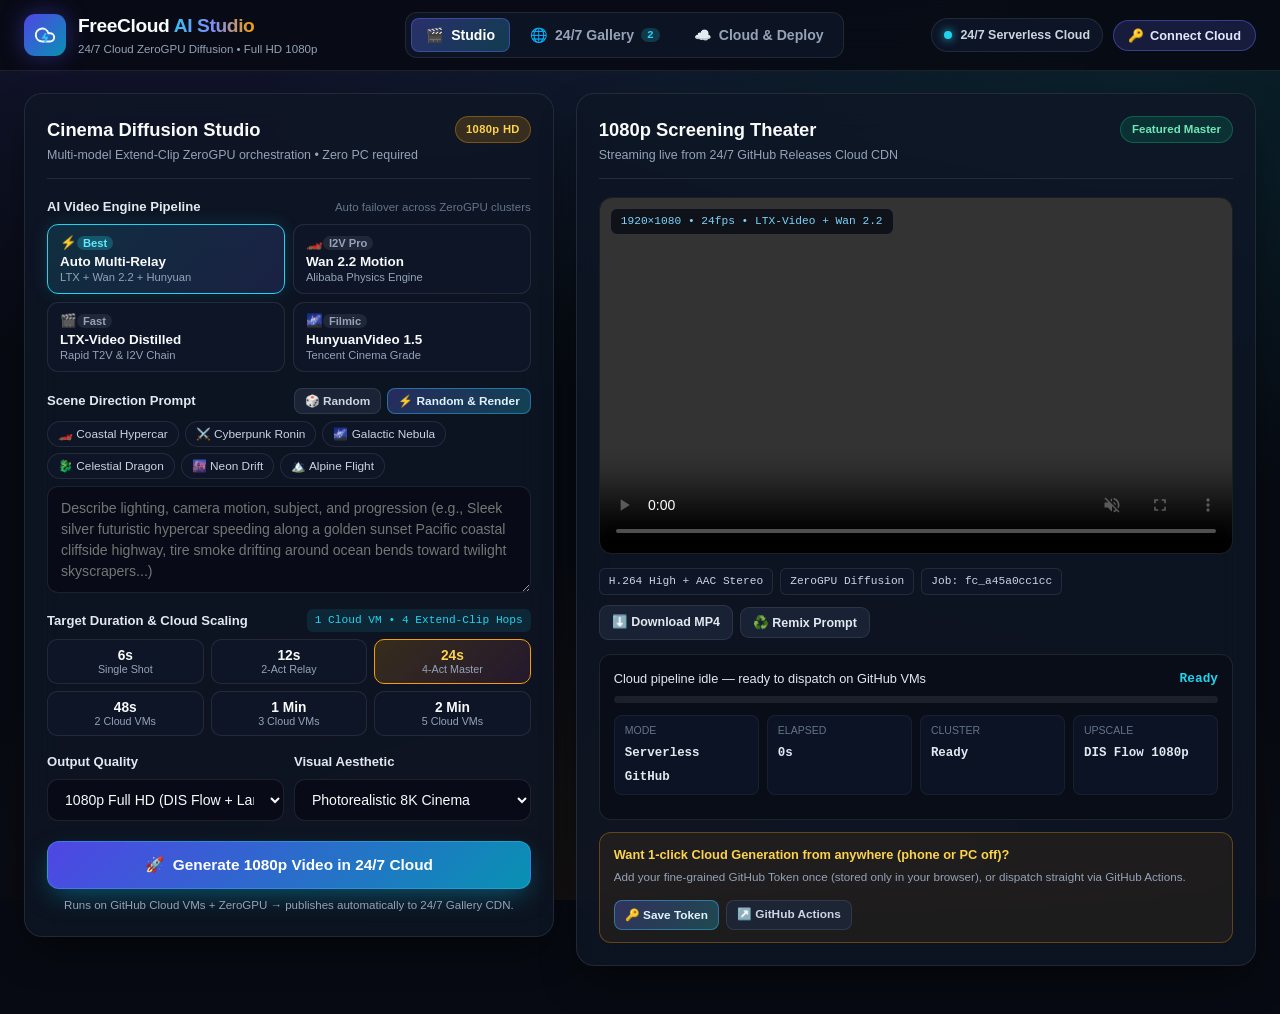
==== commit f1cf67f6: "feat(cloud): add 100% PC-independent 24/7 GitHub Pages + autonomous ZeroGPU workflow & cinema UI" ====
--- a/frontend/index.html
+++ b/frontend/index.html
@@ -2,704 +2,403 @@
 <html lang="en">
 <head>
   <meta charset="UTF-8">
-  <meta name="viewport" content="width=device-width, initial-scale=1.0, maximum-scale=5.0, user-scalable=yes">
-  <title>FreeCloud AI Studio — AI Anime Video Generation Platform</title>
-  <meta name="description" content="AI-powered anime video generation platform recreating live-action serials like Jagdhatri into coherent anime.">
-  <link rel="stylesheet" href="/static/css/style.css">
+  <meta name="viewport" content="width=device-width, initial-scale=1.0, maximum-scale=5.0">
+  <title>FreeCloud AI Studio — 24/7 Cloud AI Video Generation Platform</title>
+  <meta name="description" content="100% Independent 24/7 Cloud AI Video Studio powered by GitHub Actions ZeroGPU Diffusion (LTX-Video, Wan 2.2, HunyuanVideo 1.5) & DIS Optical-Flow 1080p Upscaling.">
+  <link rel="stylesheet" href="./css/style.css">
   <link rel="preconnect" href="https://fonts.googleapis.com">
   <link rel="preconnect" href="https://fonts.gstatic.com" crossorigin>
   <link href="https://fonts.googleapis.com/css2?family=Outfit:wght@300;400;500;600;700;800&family=JetBrains+Mono:wght@400;500;600&display=swap" rel="stylesheet">
 </head>
 <body>
-  <!-- Header / Navigation -->
+  <!-- Sticky Glass Header -->
   <header class="app-header">
     <div class="header-container">
       <div class="brand">
-        <div class="brand-icon">
-          <svg width="24" height="24" viewBox="0 0 24 24" fill="none" stroke="currentColor" stroke-width="2">
+        <div class="brand-icon" aria-hidden="true">
+          <svg width="22" height="22" viewBox="0 0 24 24" fill="none" stroke="currentColor" stroke-width="2.1">
             <path d="M17.5 19H9a7 7 0 1 1 6.71-9h1.79a4.5 4.5 0 1 1 0 9Z"/>
             <path d="m13 10-3 5h4l-2 5" stroke="#38bdf8"/>
           </svg>
         </div>
         <div class="brand-text">
           <h1>FreeCloud <span class="gradient-text">AI Studio</span></h1>
-          <span class="brand-tag">Anime Video Generation Platform</span>
-        </div>
-      </div>
-
-      <!-- Main Navigation Tabs -->
+          <span class="brand-tag">24/7 Cloud ZeroGPU Diffusion &bull; Full HD 1080p</span>
+        </div>
+      </div>
+
       <nav class="main-nav" role="tablist">
         <button type="button" class="nav-tab active" data-tab="tab-studio" role="tab" aria-selected="true">
-          <span class="tab-icon">🎬</span>
-          <span>Studio</span>
+          <span>🎬</span><span>Studio</span>
         </button>
-        <button type="button" class="nav-tab" data-tab="tab-jagdhatri" role="tab" aria-selected="false">
-          <span class="tab-icon">🌟</span>
-          <span>Jagdhatri Showcase</span>
+        <button type="button" class="nav-tab" data-tab="tab-gallery" role="tab" aria-selected="false">
+          <span>🌐</span><span>24/7 Gallery</span>
+          <span class="nav-count" id="galleryCountBadge">2</span>
         </button>
-        <button type="button" class="nav-tab" data-tab="tab-analysis" role="tab" aria-selected="false">
-          <span class="tab-icon">🔍</span>
-          <span>Video Analysis</span>
-        </button>
-        <button type="button" class="nav-tab" data-tab="tab-continuity" role="tab" aria-selected="false">
-          <span class="tab-icon">👥</span>
-          <span>Continuity</span>
-        </button>
-        <button type="button" class="nav-tab" data-tab="tab-monitor" role="tab" aria-selected="false">
-          <span class="tab-icon">⚡</span>
-          <span>System & Fleet</span>
+        <button type="button" class="nav-tab" data-tab="tab-cloud" role="tab" aria-selected="false">
+          <span>☁️</span><span>Cloud &amp; Deploy</span>
         </button>
       </nav>
 
-      <div class="header-status">
-        <div class="status-pill" id="comfyStatusPill">
-          <span class="status-dot pulse-cyan"></span>
-          <span id="comfyStatusText">ComfyUI Online</span>
-        </div>
-        <div class="status-pill" id="backendStatusPill">
-          <span class="status-dot pulse-green"></span>
-          <span id="backendStatusText">Backend Ready</span>
-        </div>
-        <div class="status-pill worker-pill" id="workerFleetPill">
-          <svg width="14" height="14" viewBox="0 0 24 24" fill="none" stroke="currentColor" stroke-width="2">
-            <rect x="2" y="2" width="20" height="8" rx="2"/><rect x="2" y="14" width="20" height="8" rx="2"/>
-            <line x1="6" y1="6" x2="6.01" y2="6"/><line x1="6" y1="18" x2="6.01" y2="18"/>
-          </svg>
-          <span id="fleetStatusText">4 Cloud Servers (16GB Cluster)</span>
-        </div>
+      <div class="header-actions">
+        <div class="mode-pill" id="connectionModePill" title="Current execution plane">
+          <span class="status-dot pulse-cyan" id="connectionDot"></span>
+          <span id="connectionModeText">24/7 Serverless Cloud</span>
+        </div>
+        <button type="button" id="openCloudModalBtn" class="btn-connect-cloud">
+          <span>🔑</span>
+          <span id="cloudBtnLabel">Connect Cloud</span>
+        </button>
       </div>
     </div>
   </header>
 
-  <!-- Main Content Areas -->
   <main class="main-content">
-
-    <!-- ==================== TAB 1: PRODUCTION STUDIO ==================== -->
-    <div id="tab-studio" class="tab-panel active">
-      <div class="dashboard-grid">
-
-        <!-- LEFT COLUMN: Creation & Parameters -->
-        <section class="studio-card creation-panel">
-          <div class="card-header">
-            <h2>Video Production Studio</h2>
-            <span class="badge badge-purple" style="background: rgba(168, 85, 247, 0.2); border: 1px solid rgba(168, 85, 247, 0.4); color: #c084fc;">MiniMax H3 Engine (Low VRAM 8-16GB)</span>
-          </div>
-
-          <!-- Project Spotlight Preset -->
-          <div class="jagdhatri-banner" id="jagdhatriPresetBtn" role="button" tabindex="0">
-            <div class="banner-badge">Featured Target</div>
-            <div class="banner-content">
-              <h3>Jagdhatri Serial Scene Recreation</h3>
-              <p>Click to load Jagdhatri (JAS) action sequence prompt, character memory & martial arts choreography presets.</p>
-            </div>
-            <div class="banner-action">
-              <span class="btn-preset">Load Preset →</span>
-            </div>
-          </div>
-
-          <form id="generationForm" class="studio-form">
-            <!-- Video Source Upload -->
-            <div class="form-group">
-              <label class="form-label" for="videoFileInput">
-                <span>Original Video Footage</span>
-                <span class="label-hint">MP4, MOV, WEBM (Max 250MB)</span>
+    <!-- ==================== TAB 1: CINEMA PRODUCTION STUDIO ==================== -->
+    <section id="tab-studio" class="tab-panel active">
+      <div class="studio-split">
+
+        <!-- LEFT COLUMN: Director Controls -->
+        <div class="glass-card director-panel">
+          <div class="card-head">
+            <div>
+              <h2>Cinema Diffusion Studio</h2>
+              <p class="card-sub">Multi-model Extend-Clip ZeroGPU orchestration &bull; Zero PC required</p>
+            </div>
+            <span class="pill pill-amber">1080p HD</span>
+          </div>
+
+          <form id="generationForm" class="director-form">
+            <!-- Visual Model Selector -->
+            <div class="field-block">
+              <label class="field-label">
+                <span>AI Video Engine Pipeline</span>
+                <span class="field-hint">Auto failover across ZeroGPU clusters</span>
               </label>
-              <div class="upload-dropzone" id="uploadDropzone">
-                <input type="file" id="videoFileInput" accept="video/mp4,video/quicktime,video/webm" class="visually-hidden">
-                <div class="dropzone-content">
-                  <svg width="36" height="36" viewBox="0 0 24 24" fill="none" stroke="currentColor" stroke-width="1.8">
-                    <path d="M21 15v4a2 2 0 0 1-2 2H5a2 2 0 0 1-2-2v-4"/>
-                    <polyline points="17 8 12 3 7 8"/>
-                    <line x1="12" y1="3" x2="12" y2="15"/>
-                  </svg>
-                  <p class="dropzone-text"><strong>Tap or drag</strong> original Jagdhatri / reference scene here</p>
-                  <span class="file-name-preview" id="uploadedFileName">No file selected yet</span>
+              <div class="model-cards-grid" id="modelSelectorGrid">
+                <button type="button" class="model-card active" data-model="auto_relay">
+                  <div class="mc-top"><span class="mc-icon">⚡</span><span class="mc-tag">Best</span></div>
+                  <strong>Auto Multi-Relay</strong>
+                  <span>LTX + Wan 2.2 + Hunyuan</span>
+                </button>
+                <button type="button" class="model-card" data-model="wan_2_1">
+                  <div class="mc-top"><span class="mc-icon">🏎️</span><span class="mc-tag">I2V Pro</span></div>
+                  <strong>Wan 2.2 Motion</strong>
+                  <span>Alibaba Physics Engine</span>
+                </button>
+                <button type="button" class="model-card" data-model="minimax_h3">
+                  <div class="mc-top"><span class="mc-icon">🎬</span><span class="mc-tag">Fast</span></div>
+                  <strong>LTX-Video Distilled</strong>
+                  <span>Rapid T2V &amp; I2V Chain</span>
+                </button>
+                <button type="button" class="model-card" data-model="hunyuan_video">
+                  <div class="mc-top"><span class="mc-icon">🌌</span><span class="mc-tag">Filmic</span></div>
+                  <strong>HunyuanVideo 1.5</strong>
+                  <span>Tencent Cinema Grade</span>
+                </button>
+              </div>
+            </div>
+
+            <!-- Prompt Area + Chips -->
+            <div class="field-block">
+              <div class="label-row">
+                <label class="field-label" for="storyPromptInput">
+                  <span>Scene Direction Prompt</span>
+                </label>
+                <div class="prompt-tools">
+                  <button type="button" id="btnRandomPrompt" class="mini-btn">🎲 Random</button>
+                  <button type="button" id="btnSurpriseMe" class="mini-btn mini-btn-glow">⚡ Random &amp; Render</button>
                 </div>
               </div>
-            </div>
-
-            <!-- Story Script / Universal Narrative Direction -->
-            <div class="form-group">
-              <div class="prompt-header-row">
-                <label class="form-label" for="storyPromptInput" style="margin-bottom: 0;">
-                  <span>Universal Narrative Prompt</span>
-                  <span class="label-hint">Text-to-Video & Video-to-Video</span>
-                </label>
-                <div class="prompt-actions-bar">
-                  <button type="button" id="btnRandomPrompt" class="btn-prompt-action" title="Insert a creative random cinematic scene">
-                    <span class="dice-icon">🎲</span>
-                    <span>Random Prompt</span>
-                  </button>
-                  <button type="button" id="btnSurpriseMe" class="btn-prompt-action surprise-gradient" title="Generate random topic and start generation immediately">
-                    <span>⚡ Random & Generate</span>
-                  </button>
-                </div>
-              </div>
-
-              <!-- Quick Topic Category Chips -->
-              <div class="prompt-chips-row">
-                <span class="chips-label">Themes:</span>
-                <button type="button" class="prompt-chip" data-theme="cyberpunk">⚔️ Cyberpunk</button>
-                <button type="button" class="prompt-chip" data-theme="fantasy">🐉 Dragon Fantasy</button>
-                <button type="button" class="prompt-chip" data-theme="shinkai">🌸 Shinkai Sunset</button>
-                <button type="button" class="prompt-chip" data-theme="scifi">🚀 Sci-Fi Mecha</button>
-                <button type="button" class="prompt-chip" data-theme="samurai">🎋 Samurai Duel</button>
-                <button type="button" class="prompt-chip" data-theme="ghibli">🍃 Ghibli Magic</button>
-                <button type="button" class="prompt-chip" data-theme="jagdhatri">🥋 Jagdhatri Action</button>
+
+              <div class="theme-chips" id="themeChips">
+                <button type="button" class="chip" data-theme="hypercar">🏎️ Coastal Hypercar</button>
+                <button type="button" class="chip" data-theme="cyberpunk">⚔️ Cyberpunk Ronin</button>
+                <button type="button" class="chip" data-theme="cosmos">🌌 Galactic Nebula</button>
+                <button type="button" class="chip" data-theme="dragon">🐉 Celestial Dragon</button>
+                <button type="button" class="chip" data-theme="drift">🌆 Neon Drift</button>
+                <button type="button" class="chip" data-theme="alpine">🏔️ Alpine Flight</button>
               </div>
 
               <textarea
                 id="storyPromptInput"
                 rows="4"
-                class="form-textarea"
-                placeholder="e.g. Neon-lit cyberpunk city at night, rain pouring down towering holograms. A cybernetic katana warrior dashes across rooftops under glowing signs."
+                class="cinema-textarea"
+                placeholder="Describe lighting, camera motion, subject, and progression (e.g., Sleek silver futuristic hypercar speeding along a golden sunset Pacific coastal cliffside highway, tire smoke drifting around ocean bends toward twilight skyscrapers...)"
                 required
               ></textarea>
             </div>
 
-            <!-- Target Duration Selector (All 10 Stages) -->
-            <div class="form-group">
-              <div class="label-with-meta">
-                <label class="form-label">Target Duration & 4-Server Cloud Cluster Allocation</label>
-                <span class="allocation-badge" id="allocationBadge">4 Cloud Servers (16GB RAM Each)</span>
-              </div>
-              <div class="duration-grid" id="durationSelector">
-                <button type="button" class="duration-btn" data-duration="0.0167" data-workers="4">
-                  <span class="duration-time">1 Sec</span>
-                  <span class="duration-workers">4 Servers</span>
-                </button>
-                <button type="button" class="duration-btn" data-duration="0.0833" data-workers="4">
-                  <span class="duration-time">5 Sec</span>
-                  <span class="duration-workers">4 Servers</span>
-                </button>
-                <button type="button" class="duration-btn" data-duration="0.1667" data-workers="4">
-                  <span class="duration-time">10 Sec</span>
-                  <span class="duration-workers">4 Servers</span>
-                </button>
-                <button type="button" class="duration-btn" data-duration="0.5" data-workers="4">
-                  <span class="duration-time">30 Sec</span>
-                  <span class="duration-workers">4 Servers</span>
-                </button>
-                <button type="button" class="duration-btn active" data-duration="1.0" data-workers="4">
-                  <span class="duration-time">1 Min</span>
-                  <span class="duration-workers">4 Servers</span>
-                </button>
-                <button type="button" class="duration-btn" data-duration="2.0" data-workers="4">
-                  <span class="duration-time">2 Min</span>
-                  <span class="duration-workers">4 Servers</span>
-                </button>
-                <button type="button" class="duration-btn" data-duration="3.0" data-workers="4">
-                  <span class="duration-time">3 Min</span>
-                  <span class="duration-workers">4 Servers</span>
-                </button>
-                <button type="button" class="duration-btn" data-duration="5.0" data-workers="4">
-                  <span class="duration-time">5 Min</span>
-                  <span class="duration-workers">4 Servers</span>
-                </button>
-                <button type="button" class="duration-btn" data-duration="10.0" data-workers="4">
-                  <span class="duration-time">10 Min</span>
-                  <span class="duration-workers">4 Servers</span>
-                </button>
-                <button type="button" class="duration-btn" data-duration="15.0" data-workers="4">
-                  <span class="duration-time">15 Min</span>
-                  <span class="duration-workers">4 Servers</span>
-                </button>
-              </div>
-              <p class="allocation-disclaimer">
-                * Every video generation pools performance across 4 dedicated 16GB RAM cloud servers on GitHub for high-quality parallel assembly.
-              </p>
-            </div>
-
-            <!-- Resolution and Quality Selector -->
-            <div class="form-row-2">
-              <div class="form-group">
-                <label class="form-label" for="resolutionSelect">Output Resolution</label>
-                <div class="select-wrapper">
-                  <select id="resolutionSelect" class="form-select">
-                    <option value="640x360">360p Fast Draft</option>
-                    <option value="854x480">480p SD (Balanced)</option>
-                    <option value="1280x720">720p HD (Fast High Quality)</option>
-                    <option value="1920x1080" selected>1080p Full HD (Maximum Clarity)</option>
-                  </select>
-                </div>
-              </div>
-
-              <div class="form-group">
-                <label class="form-label" for="animeStyleSelect">Visual Aesthetic</label>
-                <div class="select-wrapper">
-                  <select id="animeStyleSelect" class="form-select">
-                    <option value="ufotable_digital" selected>Ufotable Digital Anime (Crisp Lineart &amp; Lighting)</option>
-                    <option value="wan_2_1_realistic">Photorealistic Cinema 8K</option>
-                    <option value="shinkai_cinematic">Makoto Shinkai (Atmospheric Skies)</option>
-                    <option value="mappa_action">MAPPA Dynamic Action</option>
-                    <option value="ghibli_classic">Studio Ghibli Hand-Drawn</option>
-                    <option value="minimax_h3_cinematic">MiniMax H3 Omni-Modal</option>
-                  </select>
-                </div>
-              </div>
-            </div>
-
-            <!-- Foundation Model Pipeline & Independent Speed Mode -->
-            <div class="form-row-2">
-              <div class="form-group">
-                <label class="form-label" for="modelEngineSelect">Model Pipeline (Extend Clip)</label>
-                <div class="select-wrapper">
-                  <select id="modelEngineSelect" class="form-select">
-                    <option value="auto_relay" selected>⚡ Multi-Model Relay (Wan 2.1 → MiniMax H3 → Hunyuan)</option>
-                    <option value="wan_2_1">Alibaba Wan 2.1 / 2.6 (Motion Consistency)</option>
-                    <option value="minimax_h3">MiniMax H3 Omni-Modal (+ Native Stereo Audio)</option>
-                    <option value="hunyuan_video">Tencent HunyuanVideo (Cinema Grade)</option>
-                  </select>
-                </div>
-              </div>
-
-              <div class="form-group">
-                <label class="form-label" for="executionModeSelect">Execution Engine</label>
-                <div class="select-wrapper">
-                  <select id="executionModeSelect" class="form-select">
-                    <option value="independent_turbo" selected>⚡ Independent Turbo (Ultra-Fast, Zero External Wait)</option>
-                    <option value="hybrid">🌐 Hybrid (Instant Start + 4 GitHub Cloud Servers)</option>
-                    <option value="cloud_github">☁️ GitHub Cloud Only (4 × 16GB Cloud Servers)</option>
-                  </select>
-                </div>
-              </div>
-            </div>
-
-            <!-- Continuity Engine Modules Toggle -->
-            <details class="continuity-details" open>
-              <summary class="continuity-summary">
-                <span>Continuity Engine Safeguards</span>
-                <span class="continuity-status-tag">Active</span>
-              </summary>
-              <div class="continuity-checkbox-grid">
-                <label class="checkbox-label">
-                  <input type="checkbox" id="checkIdentity" checked>
-                  <span>Character Appearance Memory (Jagdhatri & Jash IP-Adapter)</span>
-                </label>
-                <label class="checkbox-label">
-                  <input type="checkbox" id="checkMotion" checked>
-                  <span>Motion & Action References (Pose / DWPose Tracking)</span>
-                </label>
-                <label class="checkbox-label">
-                  <input type="checkbox" id="checkAudioSync" checked>
-                  <span>Dialogue & Audio Synchronization (Lip-Sync Engine)</span>
-                </label>
-                <label class="checkbox-label">
-                  <input type="checkbox" id="checkQualityGate" checked>
-                  <span>Quality Check Gate (Enforce >= 0.75 Consistency Score)</span>
-                </label>
+            <!-- Duration Selection -->
+            <div class="field-block">
+              <div class="label-row">
+                <label class="field-label"><span>Target Duration &amp; Cloud Scaling</span></label>
+                <span class="scaling-badge" id="scalingBadge">1 Cloud VM &bull; 4 Extend-Clip Hops</span>
+              </div>
+              <div class="duration-pills" id="durationSelector">
+                <button type="button" class="dur-pill" data-seconds="6" data-minutes="0.1" data-vms="1">
+                  <strong>6s</strong><span>Single Shot</span>
+                </button>
+                <button type="button" class="dur-pill" data-seconds="12" data-minutes="0.2" data-vms="1">
+                  <strong>12s</strong><span>2-Act Relay</span>
+                </button>
+                <button type="button" class="dur-pill active" data-seconds="24" data-minutes="0.4" data-vms="1">
+                  <strong>24s</strong><span>4-Act Master</span>
+                </button>
+                <button type="button" class="dur-pill" data-seconds="48" data-minutes="0.8" data-vms="2">
+                  <strong>48s</strong><span>2 Cloud VMs</span>
+                </button>
+                <button type="button" class="dur-pill" data-seconds="60" data-minutes="1.0" data-vms="3">
+                  <strong>1 Min</strong><span>3 Cloud VMs</span>
+                </button>
+                <button type="button" class="dur-pill" data-seconds="120" data-minutes="2.0" data-vms="5">
+                  <strong>2 Min</strong><span>5 Cloud VMs</span>
+                </button>
+              </div>
+            </div>
+
+            <!-- Resolution & Visual Aesthetic -->
+            <div class="two-col">
+              <div class="field-block">
+                <label class="field-label" for="resolutionSelect"><span>Output Quality</span></label>
+                <select id="resolutionSelect" class="cinema-select">
+                  <option value="1920x1080" selected>1080p Full HD (DIS Flow + Lanczos4)</option>
+                  <option value="1280x720">720p HD (Fast Cloud Stream)</option>
+                </select>
+              </div>
+
+              <div class="field-block">
+                <label class="field-label" for="animeStyleSelect"><span>Visual Aesthetic</span></label>
+                <select id="animeStyleSelect" class="cinema-select">
+                  <option value="wan_2_1_realistic" selected>Photorealistic 8K Cinema</option>
+                  <option value="ufotable_digital">Ufotable Digital Anime</option>
+                  <option value="shinkai_cinematic">Makoto Shinkai Atmosphere</option>
+                  <option value="mappa_action">MAPPA High-Velocity Action</option>
+                  <option value="ghibli_classic">Studio Ghibli Painterly</option>
+                </select>
+              </div>
+            </div>
+
+            <!-- Optional Backend Video-to-Video Reference -->
+            <details class="v2v-drawer" id="v2vDrawer">
+              <summary>🎞️ Optional Video-to-Video Reference Upload (Requires Connected API Backend)</summary>
+              <div class="upload-box" id="uploadDropzone">
+                <input type="file" id="videoFileInput" accept="video/mp4,video/quicktime,video/webm" hidden>
+                <p><strong>Click or drag MP4/MOV/WEBM</strong> to stylize existing footage</p>
+                <span id="uploadedFileName" class="upload-status">No source footage attached</span>
               </div>
             </details>
 
-            <!-- Generation CTA Button -->
-            <button type="submit" id="generateBtn" class="btn-generate">
-              <span class="btn-icon">⚡</span>
-              <span id="generateBtnText">Generate Anime Video</span>
-            </button>
+            <!-- Primary CTA -->
+            <div class="cta-stack">
+              <button type="submit" id="generateBtn" class="btn-cinema-primary">
+                <span id="generateBtnIcon">🚀</span>
+                <span id="generateBtnText">Generate 1080p Video in 24/7 Cloud</span>
+              </button>
+              <div class="cta-footnote" id="executionHint">
+                Runs on GitHub Cloud VMs + ZeroGPU &rarr; publishes automatically to 24/7 Gallery CDN.
+              </div>
+            </div>
           </form>
-        </section>
-
-        <!-- RIGHT COLUMN: Live Orchestration, Workers & Preview -->
-        <section class="studio-card preview-panel">
-          <div class="card-header">
-            <h2>Production Monitor & Preview</h2>
-            <span class="job-state-tag" id="jobStateTag">System Idle</span>
-          </div>
-
-          <!-- Progress Overview -->
-          <div class="progress-section" id="progressSection">
-            <div class="progress-meta">
-              <span class="progress-stage" id="progressStage">Ready to initialize job</span>
-              <span class="progress-percent" id="progressPercent">0%</span>
-            </div>
-            <div class="progress-bar-track">
-              <div class="progress-bar-fill" id="progressBarFill" style="width: 0%;"></div>
-            </div>
-
-            <!-- Real-Time Timing & Cloud Fleet Telemetry -->
-            <div class="telemetry-bar">
-              <div class="telemetry-chip">
-                <span class="telemetry-icon">⏱️</span>
-                <span>ETA:</span>
-                <strong id="telemetryEta">—</strong>
-              </div>
-              <div class="telemetry-chip">
-                <span class="telemetry-icon">⏳</span>
-                <span>Elapsed:</span>
-                <strong id="telemetryElapsed">0s</strong>
-              </div>
-              <div class="telemetry-chip">
-                <span class="telemetry-icon">⚡</span>
-                <span>Fleet:</span>
-                <strong id="telemetryFleet">4 Target Workers</strong>
-              </div>
-            </div>
-          </div>
-
-          <!-- Distributed Worker Fleet Matrix -->
-          <div class="worker-matrix-card">
-            <div class="matrix-header">
-              <h3>Worker Fleet &amp; Video-as-Code Relay</h3>
-              <span class="fleet-count" id="fleetCountLabel">0 Active Workers</span>
-            </div>
-            <div class="worker-grid" id="workerGrid">
-              <div class="worker-card empty-state">
-                <p>Workers will be provisioned when job is submitted.</p>
-              </div>
-            </div>
-            <div id="videoCodeInspector" style="display: none; margin-top: 12px; padding: 10px 12px; border-radius: 8px; background: rgba(15, 23, 42, 0.85); border: 1px solid rgba(56, 189, 248, 0.35);">
-              <div style="display: flex; justify-content: space-between; align-items: center; margin-bottom: 6px;">
-                <span style="font-size: 12px; font-weight: 700; color: #38bdf8;">🧬 Latest Video-as-Code Handoff State (Model 1 → Model 2)</span>
-                <span id="videoCodeSummaryTag" style="font-size: 11px; color: #34d399; font-family: 'JetBrains Mono', monospace;">Active</span>
-              </div>
-              <pre id="videoCodeScriptBox" style="margin: 0; font-size: 11px; line-height: 1.4; color: #cbd5e1; font-family: 'JetBrains Mono', monospace; white-space: pre-wrap; max-height: 150px; overflow-y: auto;"></pre>
-            </div>
-            <div class="worker-actions">
-              <button type="button" id="simulateWorkerBtn" class="btn-secondary" style="display: none;">
-                Boost with Independent Worker
+        </div>
+
+        <!-- RIGHT COLUMN: Screening Theater & Cloud Pipeline Monitor -->
+        <div class="glass-card theater-panel">
+          <div class="card-head">
+            <div>
+              <h2 id="theaterTitle">1080p Screening Theater</h2>
+              <p class="card-sub" id="theaterSubtitle">Streaming live from 24/7 GitHub Releases Cloud CDN</p>
+            </div>
+            <span class="state-badge idle" id="jobStateTag">Featured Master</span>
+          </div>
+
+          <!-- Hero Video Player -->
+          <div class="theater-frame">
+            <video id="finalVideoPlayer" class="theater-video" controls playsinline preload="metadata" autoplay muted loop>
+              <source id="videoSource" src="" type="video/mp4">
+            </video>
+            <div class="theater-overlay-pill" id="theaterOverlayPill">1920&times;1080 &bull; 24fps &bull; LTX-Video + Wan 2.2</div>
+          </div>
+
+          <!-- Action Bar -->
+          <div class="theater-actions">
+            <div class="spec-chips" id="activeSpecChips">
+              <span class="spec-chip">H.264 High + AAC Stereo</span>
+              <span class="spec-chip">ZeroGPU Diffusion</span>
+              <span class="spec-chip" id="specJobChip">Job: fc_a45a0cc1cc</span>
+            </div>
+            <div class="btn-row">
+              <a id="downloadVideoBtn" class="btn-ghost" href="#" download="freecloud_1080p.mp4" target="_blank" rel="noopener">
+                ⬇️ Download MP4
+              </a>
+              <button type="button" id="remixCurrentBtn" class="btn-ghost">
+                ♻️ Remix Prompt
               </button>
-            </div>
-          </div>
-
-          <!-- Continuity Quality Diagnostics -->
-          <div class="continuity-metrics-card">
-            <h3>Continuity Assurance Metrics</h3>
-            <div class="metrics-grid">
-              <div class="metric-item">
-                <span class="metric-label">Identity Preserved</span>
-                <span class="metric-value" id="metricIdentity">—</span>
-              </div>
-              <div class="metric-item">
-                <span class="metric-label">Motion Fidelity</span>
-                <span class="metric-value" id="metricMotion">—</span>
-              </div>
-              <div class="metric-item">
-                <span class="metric-label">Lip-Sync Audio</span>
-                <span class="metric-value" id="metricAudio">—</span>
-              </div>
-              <div class="metric-item">
-                <span class="metric-label">Temporal Flicker</span>
-                <span class="metric-value" id="metricFlicker">—</span>
-              </div>
-            </div>
-          </div>
-
-          <!-- Video Player Preview -->
-          <div class="video-preview-wrapper">
-            <div class="player-container">
-              <video id="finalVideoPlayer" class="video-player" controls preload="metadata" poster="">
-                <source id="videoSource" src="" type="video/mp4">
-                Your browser does not support HTML5 video.
-              </video>
-              <div class="video-placeholder" id="videoPlaceholder">
-                <div class="placeholder-graphic">
-                  <svg width="48" height="48" viewBox="0 0 24 24" fill="none" stroke="currentColor" stroke-width="1.5">
-                    <polygon points="5 3 19 12 5 21 5 3"/>
-                  </svg>
-                </div>
-                <p>Generated coherent anime video will stream here upon completion</p>
-              </div>
-            </div>
-
-            <!-- Video Actions -->
-            <div class="video-action-bar">
-              <a id="downloadVideoBtn" class="btn-download disabled" href="#" download="freecloud_anime_scene.mp4">
-                <svg width="18" height="18" viewBox="0 0 24 24" fill="none" stroke="currentColor" stroke-width="2">
-                  <path d="M21 15v4a2 2 0 0 1-2 2H5a2 2 0 0 1-2-2v-4"/>
-                  <polyline points="7 10 12 15 17 10"/>
-                  <line x1="12" y1="15" x2="12" y2="3"/>
-                </svg>
-                <span>Download Final Video</span>
+              <a id="openRunLinkBtn" class="btn-ghost" href="#" target="_blank" rel="noopener" style="display: none;">
+                ↗️ View Cloud Logs
               </a>
-              <button type="button" id="cancelJobBtn" class="btn-cancel" style="display: none;">
-                Cancel Job
-              </button>
-            </div>
-          </div>
-
-        </section>
+            </div>
+          </div>
+
+          <!-- Live Render Pipeline Telemetry -->
+          <div class="pipeline-box" id="pipelineMonitorBox">
+            <div class="pipeline-top">
+              <span id="progressStage">Cloud pipeline idle &mdash; ready to dispatch on GitHub VMs</span>
+              <span id="progressPercent" class="mono-pct">Ready</span>
+            </div>
+            <div class="progress-track">
+              <div class="progress-fill" id="progressBarFill" style="width: 0%;"></div>
+            </div>
+            <div class="telemetry-row">
+              <div class="tele-stat"><span>Mode</span><strong id="teleMode">Serverless GHA</strong></div>
+              <div class="tele-stat"><span>Elapsed</span><strong id="telemetryElapsed">0s</strong></div>
+              <div class="tele-stat"><span>Cluster</span><strong id="telemetryFleet">Ready</strong></div>
+              <div class="tele-stat"><span>Upscale</span><strong>DIS Flow 1080p</strong></div>
+            </div>
+            <div class="worker-nodes-strip" id="workerGrid"></div>
+          </div>
+
+          <!-- Token Prompt Helper Banner (Shown only in Serverless mode without PAT) -->
+          <div class="serverless-hint-card" id="serverlessHintBanner" style="display: none;">
+            <div class="sh-left">
+              <strong>Want 1-click Cloud Generation from anywhere (phone or PC off)?</strong>
+              <span>Add your fine-grained GitHub Token once (stored only in your browser), or dispatch straight via GitHub Actions.</span>
+            </div>
+            <div class="sh-actions">
+              <button type="button" id="quickConnectTokenBtn" class="mini-btn mini-btn-glow">🔑 Save Token</button>
+              <a id="directGhaLink" class="mini-btn" href="https://github.com/pratham31sinha-boop/FreeCloud-AI-Studio/actions/workflows/autonomous_studio.yml" target="_blank" rel="noopener">↗️ GitHub Actions</a>
+            </div>
+          </div>
+        </div>
+
+      </div>
+    </section>
+
+    <!-- ==================== TAB 2: 24/7 CLOUD GALLERY ==================== -->
+    <section id="tab-gallery" class="tab-panel">
+      <div class="glass-card">
+        <div class="card-head">
+          <div>
+            <h2>24/7 Public Cloud Video Library</h2>
+            <p class="card-sub">Every rendered 1080p MP4 published cleanly to GitHub Releases &mdash; streams worldwide even with your PC turned off</p>
+          </div>
+          <button type="button" id="refreshGalleryBtn" class="mini-btn">🔄 Refresh Catalog</button>
+        </div>
+
+        <div class="gallery-grid" id="cloudGalleryGrid">
+          <div class="gallery-loading">Loading 24/7 Cloud Release catalog...</div>
+        </div>
+      </div>
+    </section>
+
+    <!-- ==================== TAB 3: CLOUD ARCHITECTURE & DEPLOY ==================== -->
+    <section id="tab-cloud" class="tab-panel">
+      <div class="cloud-grid">
+        <div class="glass-card">
+          <div class="card-head">
+            <div>
+              <h2>100% Zero-PC Serverless Architecture</h2>
+              <p class="card-sub">Nothing depends on your workstation or tunnels</p>
+            </div>
+            <span class="pill pill-emerald">Always Online</span>
+          </div>
+          <div class="arch-steps">
+            <div class="arch-step">
+              <div class="step-num">1</div>
+              <div>
+                <strong>GitHub Pages 24/7 Web UI</strong>
+                <p>This interface is deployed statically via <code>.github/workflows/deploy_pages.yml</code> so it loads on any phone or desktop 24/7 without your PC.</p>
+              </div>
+            </div>
+            <div class="arch-step">
+              <div class="step-num">2</div>
+              <div>
+                <strong>Autonomous GitHub Actions Cloud Director</strong>
+                <p><code>.github/workflows/autonomous_studio.yml</code> dynamically shards videos across parallel Ubuntu cloud VMs, rotating fresh Azure IPs for ZeroGPU quotas.</p>
+              </div>
+            </div>
+            <div class="arch-step">
+              <div class="step-num">3</div>
+              <div>
+                <strong>Multi-Engine ZeroGPU Diffusion + Extend-Clip I2V</strong>
+                <p>Chained rendering across <strong>LTX-Video Distilled</strong>, <strong>Wan 2.2 I2V</strong>, and <strong>HunyuanVideo 1.5</strong> with <strong>DIS Optical Flow</strong> 1080p upscaling &amp; AAC stereo synthesis.</p>
+              </div>
+            </div>
+            <div class="arch-step">
+              <div class="step-num">4</div>
+              <div>
+                <strong>GitHub Releases 24/7 Video CDN</strong>
+                <p>Finished 1080p MP4 masters automatically publish to the <code>cloud-gallery</code> release with HTTP byte-range seeking and instant browser playback.</p>
+              </div>
+            </div>
+          </div>
+        </div>
+
+        <div class="glass-card">
+          <div class="card-head">
+            <div>
+              <h2>Optional 24/7 Cloud Backend Container</h2>
+              <p class="card-sub">Deploy FastAPI orchestrator to Render or HuggingFace Docker Spaces</p>
+            </div>
+            <span class="pill pill-cyan">Docker Ready</span>
+          </div>
+          <p class="deploy-desc">
+            Want visitors to trigger jobs cleanly without entering a personal GitHub token in their browser? Deploy the included <code>Dockerfile</code> &amp; <code>render.yaml</code> on Render Free Tier or a HuggingFace Docker Space, set <code>GITHUB_PAT_TOKEN</code> securely in server secrets, and paste that URL inside <strong>Connect Cloud</strong>.
+          </p>
+          <div class="deploy-meta">
+            <div class="diag-row"><span>Repository</span><code>pratham31sinha-boop/FreeCloud-AI-Studio</code></div>
+            <div class="diag-row"><span>Workflow</span><code>autonomous_studio.yml</code></div>
+            <div class="diag-row"><span>Release CDN Tag</span><code>cloud-gallery</code></div>
+            <div class="diag-row"><span>Active Endpoint</span><code id="diagBackendEndpoint">GitHub Serverless REST API</code></div>
+          </div>
+          <div class="btn-row" style="margin-top: 16px;">
+            <a class="btn-ghost" href="https://github.com/pratham31sinha-boop/FreeCloud-AI-Studio/actions/workflows/autonomous_studio.yml" target="_blank" rel="noopener">
+              🚀 Open Autonomous Workflow
+            </a>
+            <a class="btn-ghost" href="https://github.com/pratham31sinha-boop/FreeCloud-AI-Studio/releases/tag/cloud-gallery" target="_blank" rel="noopener">
+              📦 Browse Release Assets
+            </a>
+          </div>
+        </div>
+      </div>
+    </section>
+  </main>
+
+  <!-- Cloud Connection Settings Modal -->
+  <div class="modal-backdrop" id="cloudModal" hidden>
+    <div class="modal-dialog glass-card" role="dialog" aria-labelledby="modalTitle">
+      <div class="card-head">
+        <div>
+          <h3 id="modalTitle">☁️ 24/7 Cloud Connection Settings</h3>
+          <p class="card-sub">Stored strictly in your browser's localStorage &mdash; zero data leaves your device</p>
+        </div>
+        <button type="button" id="closeCloudModalBtn" class="mini-btn">&times;</button>
+      </div>
+
+      <div class="modal-body">
+        <div class="field-block">
+          <label class="field-label" for="inputCloudApiUrl">
+            <span>Optional Cloud Backend URL (Render / HuggingFace Space / Custom FastAPI)</span>
+          </label>
+          <input type="url" id="inputCloudApiUrl" class="cinema-input" placeholder="https://your-freecloud-backend.onrender.com (leave empty for Pure GitHub Serverless)">
+        </div>
+
+        <div class="field-block">
+          <label class="field-label" for="inputGhToken">
+            <span>GitHub Fine-Grained Token (for 1-Click Serverless Trigger from GitHub Pages)</span>
+          </label>
+          <input type="password" id="inputGhToken" class="cinema-input" placeholder="github_pat_... (needs Actions Read/Write on FreeCloud-AI-Studio)">
+          <span class="field-hint">With this saved in browser storage, clicking Generate triggers GitHub Actions Cloud VMs directly with zero PC connected.</span>
+        </div>
+      </div>
+
+      <div class="modal-foot">
+        <button type="button" id="clearCloudSettingsBtn" class="btn-ghost">Reset</button>
+        <button type="button" id="saveCloudSettingsBtn" class="btn-cinema-primary" style="width: auto; padding: 10px 22px;">Save &amp; Connect</button>
       </div>
     </div>
-
-    <!-- ==================== TAB 2: JAGDHATRI SHOWCASE ==================== -->
-    <div id="tab-jagdhatri" class="tab-panel">
-      <div class="showcase-header-card">
-        <div class="showcase-badge">Flagship Target Project</div>
-        <h2>Jagdhatri TV Serial Anime Recreation</h2>
-        <p class="showcase-desc">
-          Transforming live-action television footage from the acclaimed Indian TV serial <strong>Jagdhatri</strong> (Zee Bangla / Zee TV) into an anime-style visual experience while strictly preserving character identity, facial expressions, martial arts choreography, dialogue sync, and scene continuity.
-        </p>
-      </div>
-
-      <div class="showcase-dual-grid">
-        <!-- Original Footage Preview -->
-        <div class="studio-card">
-          <div class="card-header">
-            <h3>Original Television Footage</h3>
-            <span class="badge badge-teal">Ep 224 Reel (1080×1920)</span>
-          </div>
-          <div class="video-preview-wrapper reel-aspect">
-            <video id="jagdhatriSourceVideo" class="video-player active" controls preload="metadata">
-              <source src="/data/uploads/jagdhatri_ep224_reel.mp4" type="video/mp4">
-              Your browser does not support HTML5 video.
-            </video>
-          </div>
-          <div class="meta-tags-list">
-            <span class="tag">Aspect: 9:16 Portrait</span>
-            <span class="tag">FPS: 25.0</span>
-            <span class="tag">Duration: 40.92s</span>
-            <span class="tag">Audio: Stereo AAC</span>
-          </div>
-        </div>
-
-        <!-- Scene Controls and Anime Generation -->
-        <div class="studio-card">
-          <div class="card-header">
-            <h3>Recreation & Analysis Engine</h3>
-            <span class="badge badge-indigo">Automated Flow</span>
-          </div>
-
-          <div class="action-buttons-box">
-            <button type="button" id="btnAnalyzeJagdhatri" class="btn-action primary-gradient">
-              <svg width="20" height="20" viewBox="0 0 24 24" fill="none" stroke="currentColor" stroke-width="2">
-                <circle cx="11" cy="11" r="8"/><line x1="21" y1="21" x2="16.65" y2="16.65"/>
-              </svg>
-              <span>Analyze Jagdhatri Scene Shots & Motion</span>
-            </button>
-            <button type="button" id="btnGenerateJagdhatri" class="btn-action secondary-gradient">
-              <svg width="20" height="20" viewBox="0 0 24 24" fill="none" stroke="currentColor" stroke-width="2">
-                <polygon points="13 2 3 14 12 14 11 22 21 10 12 10 13 2"/>
-              </svg>
-              <span>Generate Anime Sequence from Footage</span>
-            </button>
-          </div>
-
-          <!-- Character Continuity Dossier -->
-          <div class="character-dossier">
-            <h4>Character Continuity Identity Cards</h4>
-            <div class="character-cards-grid">
-              <div class="char-card">
-                <div class="char-avatar jas-avatar">JAS</div>
-                <div class="char-info">
-                  <h5>Jagdhatri Sanyal (Codename: JAS)</h5>
-                  <p class="char-role">Crime Branch Undercover Special Officer</p>
-                  <ul class="char-traits">
-                    <li>Visual: High ponytail, dark formal trenchcoat & blazer</li>
-                    <li>Martial Arts: Krav Maga defensive spin-kicks, disarm drills</li>
-                    <li>Expression: Calm, unwavering focus, tactical intensity</li>
-                    <li>Voice: Assertive Bengali/Hindi dialogue, low pitch</li>
-                  </ul>
-                </div>
-              </div>
-
-              <div class="char-card">
-                <div class="char-avatar jash-avatar">JASH</div>
-                <div class="char-info">
-                  <h5>Jash Mukherjee</h5>
-                  <p class="char-role">Investigative Partner & Support Lead</p>
-                  <ul class="char-traits">
-                    <li>Visual: Charcoal blazer, tactical communication earpiece</li>
-                    <li>Role: Perimeter defense, surveillance and tactical backup</li>
-                    <li>Expression: Composed, analytical, observant</li>
-                    <li>Voice: Measured cadence, synchronised radio calls</li>
-                  </ul>
-                </div>
-              </div>
-            </div>
-          </div>
-        </div>
-      </div>
-
-      <!-- Shot Breakdown Timeline -->
-      <section class="studio-card showcase-shots-card">
-        <div class="card-header">
-          <h3>Detected Shot Cuts & Kinematics Timeline</h3>
-          <span class="badge" id="shotCountBadge">Click 'Analyze' to inspect shots</span>
-        </div>
-        <div id="jagdhatriShotsContainer" class="shots-timeline-grid">
-          <p class="timeline-empty">Click <strong>"Analyze Jagdhatri Scene Shots & Motion"</strong> above to extract shot cuts, optical flow camera movement, and keyframe representations.</p>
-        </div>
-      </section>
-    </div>
-
-    <!-- ==================== TAB 3: VIDEO ANALYSIS STUDIO ==================== -->
-    <div id="tab-analysis" class="tab-panel">
-      <div class="studio-card">
-        <div class="card-header">
-          <h2>Video Analysis & Shot Boundary Detection</h2>
-          <span class="badge">OpenCV & Dense Optical Flow</span>
-        </div>
-        <p class="panel-subtitle">
-          Extract technical metadata, frame rates, color histogram scene transitions, and Farneback dense optical flow camera kinematics (pan, tilt, zoom, dynamic action) to guide AI frame conditioning.
-        </p>
-
-        <div class="analysis-upload-bar">
-          <input type="text" id="analysisVideoPathInput" class="form-input" placeholder="Enter video filename or server path (e.g. jagdhatri_ep224_reel.mp4)" value="jagdhatri_ep224_reel.mp4">
-          <button type="button" id="btnRunCustomAnalysis" class="btn-action primary-gradient">
-            Analyze Video File
-          </button>
-        </div>
-
-        <div id="analysisResultsBox" class="analysis-results-box" style="display: none;">
-          <div class="analysis-stats-grid">
-            <div class="stat-card">
-              <span class="stat-num" id="statResolution">1080×1920</span>
-              <span class="stat-name">Resolution (Aspect)</span>
-            </div>
-            <div class="stat-card">
-              <span class="stat-num" id="statFps">25.0</span>
-              <span class="stat-name">Frame Rate (FPS)</span>
-            </div>
-            <div class="stat-card">
-              <span class="stat-num" id="statDuration">40.92s</span>
-              <span class="stat-name">Total Duration</span>
-            </div>
-            <div class="stat-card">
-              <span class="stat-num" id="statCuts">13</span>
-              <span class="stat-name">Detected Cuts</span>
-            </div>
-            <div class="stat-card">
-              <span class="stat-num" id="statCameraStyle">Dynamic Action</span>
-              <span class="stat-name">Dominant Motion</span>
-            </div>
-          </div>
-
-          <div class="shots-breakdown-section">
-            <h3>Individual Scene Shots Breakdown</h3>
-            <div id="analysisShotsList" class="shots-list-grid"></div>
-          </div>
-        </div>
-      </div>
-    </div>
-
-    <!-- ==================== TAB 4: CONTINUITY & CHARACTERS ==================== -->
-    <div id="tab-continuity" class="tab-panel">
-      <div class="studio-card">
-        <div class="card-header">
-          <h2>Character Continuity Engine</h2>
-          <span class="badge badge-emerald">Active Enforcement</span>
-        </div>
-        <p class="panel-subtitle">
-          Maintains multi-shot character identity, face embeddings, costume consistency, motion kinematics, and lip-sync audio alignment across parallel worker chunks.
-        </p>
-
-        <div class="continuity-overview-grid">
-          <div class="continuity-feature-card">
-            <div class="feat-icon">🎯</div>
-            <h4>Identity Drift Protection</h4>
-            <p>Compares generation latent representations against master character embeddings. Re-prompts or rejects frames with drift &gt; 25%.</p>
-          </div>
-          <div class="continuity-feature-card">
-            <div class="feat-icon">🏃</div>
-            <h4>Motion Kinematics Anchor</h4>
-            <p>Preserves original camera pan/tilt vectors and actor choreography using OpenPose / DWPose control signals.</p>
-          </div>
-          <div class="continuity-feature-card">
-            <div class="feat-icon">🎙️</div>
-            <h4>Dialogue Audio Alignment</h4>
-            <p>Splits dialogue tracks and enforces phoneme-to-viseme lip synchronization so anime characters speak naturally.</p>
-          </div>
-          <div class="continuity-feature-card">
-            <div class="feat-icon">🛡️</div>
-            <h4>Quality Check Gate</h4>
-            <p>Automatically benchmarks each chunk against the 0.75 composite quality threshold before final assembly.</p>
-          </div>
-        </div>
-
-        <div class="character-dossier" style="margin-top: 24px;">
-          <h3>Registered Character Profiles</h3>
-          <div id="continuityCharactersList" class="character-cards-grid">
-            <!-- Dynamically populated from /api/v1/continuity/characters -->
-          </div>
-        </div>
-      </div>
-    </div>
-
-    <!-- ==================== TAB 5: SYSTEM & FLEET MONITOR ==================== -->
-    <div id="tab-monitor" class="tab-panel">
-      <div class="studio-card">
-        <div class="card-header">
-          <h2>System Health & Distributed Worker Architecture</h2>
-          <span class="badge badge-cyan">Architecture Blueprint</span>
-        </div>
-
-        <div class="system-monitor-grid">
-          <!-- ComfyUI Node Details -->
-          <div class="monitor-card">
-            <div class="monitor-header">
-              <h3>ComfyUI Server</h3>
-              <span class="badge badge-emerald" id="comfyNodeStatus">Running (PID: Active)</span>
-            </div>
-            <div class="monitor-stats">
-              <div class="m-row"><span>Endpoint:</span> <code>http://127.0.0.1:8188</code></div>
-              <div class="m-row"><span>Inference Mode:</span> <span class="tag">Native CPU (torch 2.15.0+cpu)</span></div>
-              <div class="m-row"><span>Registered Nodes:</span> <strong id="comfyNodeCount">703 Nodes</strong></div>
-              <div class="m-row"><span>Key Video Nodes:</span> <code>CreateVideo, SaveVideo, KSampler, VAEDecode</code></div>
-            </div>
-          </div>
-
-          <!-- Hardware Environment Details -->
-          <div class="monitor-card">
-            <div class="monitor-header">
-              <h3>Hardware Environment</h3>
-              <span class="badge badge-amber">Development Profile</span>
-            </div>
-            <div class="monitor-stats">
-              <div class="m-row"><span>Host CPU:</span> <span>Intel Core 2nd Gen (4 Threads)</span></div>
-              <div class="m-row"><span>Dedicated GPU:</span> <span>None (CPU Offload Active)</span></div>
-              <div class="m-row"><span>System RAM:</span> <span>5.7 GiB Total (~1.8 GiB Free)</span></div>
-              <div class="m-row"><span>FastAPI Backend:</span> <code>http://0.0.0.0:8000</code></div>
-            </div>
-          </div>
-        </div>
-
-        <!-- Worker Allocation Matrix Table -->
-        <div class="worker-table-card">
-          <h3>GitHub Actions Worker Allocation Policy</h3>
-          <p class="table-subtitle">Target worker allocations for temporary GitHub Actions runner orchestration:</p>
-
-          <table class="allocation-table">
-            <thead>
-              <tr>
-                <th>Video Duration</th>
-                <th>Target Workers</th>
-                <th>Chunk Length</th>
-                <th>Parallel Architecture</th>
-              </tr>
-            </thead>
-            <tbody>
-              <tr><td>1 Second (Stage 1)</td><td>1 Worker</td><td>1.0 sec</td><td>Single worker preview</td></tr>
-              <tr><td>5 Seconds (Stage 2)</td><td>1 Worker</td><td>5.0 sec</td><td>Single worker short clip</td></tr>
-              <tr><td>10 Seconds (Stage 3)</td><td>2 Workers</td><td>5.0 sec</td><td>Task-parallel split</td></tr>
-              <tr><td>30 Seconds (Stage 4)</td><td>3 Workers</td><td>10.0 sec</td><td>Task-parallel split</td></tr>
-              <tr class="highlight-row"><td><strong>1 Minute (Stage 5)</strong></td><td><strong>4 Workers</strong></td><td>15.0 sec</td><td><strong>Task-parallel split</strong></td></tr>
-              <tr><td>2 Minutes (Stage 6)</td><td>5 Workers</td><td>24.0 sec</td><td>Task-parallel split</td></tr>
-              <tr><td>3 Minutes (Stage 7)</td><td>6 Workers</td><td>30.0 sec</td><td>Task-parallel split</td></tr>
-              <tr><td>5 Minutes (Stage 8)</td><td>7 Workers</td><td>42.8 sec</td><td>Task-parallel split</td></tr>
-              <tr><td>10 Minutes (Stage 9)</td><td>8 Workers</td><td>75.0 sec</td><td>Task-parallel split</td></tr>
-              <tr><td>15 Minutes (Stage 10)</td><td>10 Workers</td><td>90.0 sec</td><td>Task-parallel split</td></tr>
-            </tbody>
-          </table>
-
-          <div class="architecture-notes">
-            <h4>Parallel Processing Architecture Clarification</h4>
-            <ul>
-              <li><strong>Task-Parallel Processing (Active Pattern):</strong> Each GitHub Actions runner operates in its own isolated container environment, processing independent non-overlapping time slices (scene chunks). The chunks are concatenated with cross-fade continuity and audio synchronization.</li>
-              <li><strong>RAM Isolation:</strong> Launching 4 workers provides 4 distinct 7GB virtual runners, NOT a single 28GB shared-memory machine. Large neural models must independently fit within runner memory.</li>
-              <li><strong>Worker Failover:</strong> Unacknowledged task leases automatically expire after 300s and are reassigned to healthy runners.</li>
-            </ul>
-          </div>
-        </div>
-
-      </div>
-    </div>
-
-  </main>
-
-  <footer class="app-footer">
-    <p>FreeCloud AI Studio • Modular Anime Video Generation Engine • Foundation Release v0.1.0 • Jagdhatri Anime Project</p>
-  </footer>
-
-  <script src="/static/js/app.js"></script>
+  </div>
+
+  <script src="./js/app.js"></script>
 </body>
-</html>+</html>
--- a/frontend/css/style.css
+++ b/frontend/css/style.css
@@ -0,0 +1,493 @@
+/* FreeCloud AI Studio — Modern 24/7 Cloud Cinema Interface */
+
+:root {
+  --bg: #070a12;
+  --surface: rgba(15, 22, 38, 0.78);
+  --surface-solid: #0f1626;
+  --surface-2: rgba(24, 34, 58, 0.72);
+  --border: rgba(255, 255, 255, 0.09);
+  --border-hi: rgba(56, 189, 248, 0.45);
+  --text: #f8fafc;
+  --muted: #94a3b8;
+  --dim: #64748b;
+
+  --indigo: #6366f1;
+  --cyan: #22d3ee;
+  --amber: #f59e0b;
+  --emerald: #10b981;
+  --pink: #ec4899;
+
+  --font: 'Outfit', -apple-system, BlinkMacSystemFont, 'Segoe UI', Roboto, sans-serif;
+  --mono: 'JetBrains Mono', monospace;
+}
+
+*, *::before, *::after { box-sizing: border-box; margin: 0; padding: 0; }
+
+body {
+  font-family: var(--font);
+  background: var(--bg);
+  color: var(--text);
+  min-height: 100vh;
+  line-height: 1.5;
+  background-image:
+    radial-gradient(ellipse 80% 50% at 15% -10%, rgba(99, 102, 241, 0.16), transparent),
+    radial-gradient(ellipse 70% 45% at 90% 10%, rgba(34, 211, 238, 0.11), transparent),
+    radial-gradient(ellipse 60% 40% at 50% 100%, rgba(245, 158, 11, 0.06), transparent);
+  background-attachment: fixed;
+}
+
+code {
+  font-family: var(--mono);
+  font-size: 0.85em;
+  background: rgba(15, 23, 42, 0.9);
+  padding: 2px 6px;
+  border-radius: 5px;
+  color: #7dd3fc;
+}
+
+/* Header */
+.app-header {
+  position: sticky;
+  top: 0;
+  z-index: 60;
+  background: rgba(7, 10, 18, 0.86);
+  backdrop-filter: blur(16px);
+  -webkit-backdrop-filter: blur(16px);
+  border-bottom: 1px solid var(--border);
+  padding: 12px 24px;
+}
+
+.header-container {
+  max-width: 1460px;
+  margin: 0 auto;
+  display: flex;
+  align-items: center;
+  justify-content: space-between;
+  gap: 16px;
+  flex-wrap: wrap;
+}
+
+.brand { display: flex; align-items: center; gap: 12px; }
+.brand-icon {
+  width: 42px; height: 42px;
+  border-radius: 11px;
+  background: linear-gradient(135deg, #4f46e5, #0891b2);
+  display: flex; align-items: center; justify-content: center;
+  box-shadow: 0 0 24px rgba(79, 70, 229, 0.45);
+}
+.brand-text h1 { font-size: 1.2rem; font-weight: 800; letter-spacing: -0.02em; }
+.gradient-text {
+  background: linear-gradient(90deg, #38bdf8, #818cf8, #f59e0b);
+  -webkit-background-clip: text;
+  -webkit-text-fill-color: transparent;
+}
+.brand-tag { display: block; font-size: 0.72rem; color: var(--muted); }
+
+/* Nav Tabs */
+.main-nav {
+  display: flex;
+  gap: 6px;
+  background: rgba(15, 23, 42, 0.75);
+  padding: 5px;
+  border-radius: 12px;
+  border: 1px solid var(--border);
+}
+
+.nav-tab {
+  background: transparent;
+  border: none;
+  color: var(--muted);
+  font-family: var(--font);
+  font-size: 0.88rem;
+  font-weight: 600;
+  padding: 8px 14px;
+  border-radius: 8px;
+  cursor: pointer;
+  display: inline-flex;
+  align-items: center;
+  gap: 7px;
+  transition: all 0.2s ease;
+}
+
+.nav-tab:hover { color: var(--text); background: rgba(255, 255, 255, 0.05); }
+.nav-tab.active {
+  color: #fff;
+  background: linear-gradient(135deg, rgba(99, 102, 241, 0.35), rgba(34, 211, 238, 0.22));
+  border: 1px solid rgba(99, 102, 241, 0.45);
+}
+
+.nav-count {
+  font-size: 0.7rem;
+  padding: 1px 6px;
+  border-radius: 999px;
+  background: rgba(34, 211, 238, 0.2);
+  color: var(--cyan);
+  font-family: var(--mono);
+}
+
+/* Header Actions */
+.header-actions { display: flex; align-items: center; gap: 10px; }
+.mode-pill {
+  display: inline-flex; align-items: center; gap: 8px;
+  font-size: 0.78rem; font-weight: 600;
+  padding: 7px 12px; border-radius: 999px;
+  background: rgba(15, 23, 42, 0.85);
+  border: 1px solid var(--border);
+  color: #cbd5e1;
+}
+
+.status-dot { width: 8px; height: 8px; border-radius: 50%; display: inline-block; }
+.pulse-cyan { background: var(--cyan); box-shadow: 0 0 10px var(--cyan); }
+.pulse-green { background: var(--emerald); box-shadow: 0 0 10px var(--emerald); }
+
+.btn-connect-cloud {
+  display: inline-flex; align-items: center; gap: 6px;
+  background: rgba(99, 102, 241, 0.18);
+  border: 1px solid rgba(99, 102, 241, 0.45);
+  color: #e0e7ff;
+  font-family: var(--font);
+  font-size: 0.8rem; font-weight: 600;
+  padding: 7px 14px; border-radius: 999px;
+  cursor: pointer; transition: all 0.2s;
+}
+.btn-connect-cloud:hover { background: rgba(99, 102, 241, 0.35); transform: translateY(-1px); }
+
+/* Layout */
+.main-content {
+  max-width: 1460px;
+  width: 100%;
+  margin: 0 auto;
+  padding: 22px 24px 48px;
+}
+
+.tab-panel { display: none; animation: fadeIn 0.22s ease; }
+.tab-panel.active { display: block; }
+@keyframes fadeIn { from { opacity: 0; transform: translateY(4px); } to { opacity: 1; transform: translateY(0); } }
+
+.studio-split {
+  display: grid;
+  grid-template-columns: minmax(360px, 43%) minmax(420px, 57%);
+  gap: 22px;
+  align-items: start;
+}
+
+@media (max-width: 1060px) {
+  .studio-split { grid-template-columns: 1fr; }
+}
+
+.glass-card {
+  background: var(--surface);
+  backdrop-filter: blur(18px);
+  -webkit-backdrop-filter: blur(18px);
+  border: 1px solid var(--border);
+  border-radius: 18px;
+  padding: 22px;
+  box-shadow: 0 18px 42px -12px rgba(0, 0, 0, 0.65);
+}
+
+.card-head {
+  display: flex; justify-content: space-between; align-items: flex-start;
+  gap: 12px; margin-bottom: 18px; padding-bottom: 14px;
+  border-bottom: 1px solid var(--border);
+}
+.card-head h2, .card-head h3 { font-size: 1.15rem; font-weight: 700; }
+.card-sub { font-size: 0.78rem; color: var(--muted); margin-top: 2px; }
+
+.pill {
+  font-size: 0.7rem; font-weight: 700; letter-spacing: 0.03em;
+  padding: 4px 10px; border-radius: 999px; white-space: nowrap;
+}
+.pill-amber { background: rgba(245, 158, 11, 0.18); color: #fcd34d; border: 1px solid rgba(245, 158, 11, 0.35); }
+.pill-emerald { background: rgba(16, 185, 129, 0.18); color: #6ee7b7; border: 1px solid rgba(16, 185, 129, 0.35); }
+.pill-cyan { background: rgba(34, 211, 238, 0.16); color: #67e8f9; border: 1px solid rgba(34, 211, 238, 0.35); }
+
+/* Form Fields */
+.director-form { display: flex; flex-direction: column; gap: 16px; }
+.field-block { display: flex; flex-direction: column; gap: 7px; }
+.field-label {
+  display: flex; justify-content: space-between; align-items: center;
+  font-size: 0.82rem; font-weight: 600; color: #e2e8f0;
+}
+.field-hint { font-size: 0.72rem; font-weight: 400; color: var(--dim); }
+.label-row { display: flex; justify-content: space-between; align-items: center; gap: 8px; flex-wrap: wrap; }
+
+/* Model Cards Grid */
+.model-cards-grid { display: grid; grid-template-columns: 1fr 1fr; gap: 8px; }
+.model-card {
+  text-align: left;
+  background: rgba(15, 23, 42, 0.75);
+  border: 1px solid var(--border);
+  border-radius: 11px;
+  padding: 10px 12px;
+  color: var(--text);
+  font-family: var(--font);
+  cursor: pointer;
+  transition: all 0.18s ease;
+  display: flex; flex-direction: column; gap: 2px;
+}
+.model-card:hover { border-color: rgba(129, 140, 248, 0.5); background: rgba(30, 41, 59, 0.8); }
+.model-card.active {
+  border-color: var(--cyan);
+  background: linear-gradient(135deg, rgba(34, 211, 238, 0.14), rgba(99, 102, 241, 0.16));
+  box-shadow: 0 0 18px rgba(34, 211, 238, 0.15);
+}
+.mc-top { display: flex; justify-content: space-between; align-items: center; margin-bottom: 2px; }
+.mc-tag {
+  font-size: 0.65rem; font-weight: 700; padding: 1px 6px;
+  border-radius: 999px; background: rgba(255, 255, 255, 0.08); color: #cbd5e1;
+}
+.model-card.active .mc-tag { background: rgba(34, 211, 238, 0.25); color: #67e8f9; }
+.model-card strong { font-size: 0.84rem; }
+.model-card span:last-child { font-size: 0.7rem; color: var(--muted); }
+
+/* Chips & Inputs */
+.prompt-tools { display: flex; gap: 6px; }
+.mini-btn {
+  background: rgba(30, 41, 59, 0.85);
+  border: 1px solid var(--border);
+  color: #cbd5e1;
+  font-family: var(--font); font-size: 0.74rem; font-weight: 600;
+  padding: 5px 10px; border-radius: 8px;
+  cursor: pointer; text-decoration: none;
+  display: inline-flex; align-items: center; gap: 5px;
+  transition: all 0.16s;
+}
+.mini-btn:hover { border-color: var(--border-hi); color: #fff; }
+.mini-btn-glow {
+  background: linear-gradient(135deg, rgba(99, 102, 241, 0.3), rgba(34, 211, 238, 0.25));
+  border-color: rgba(56, 189, 248, 0.45);
+  color: #e0f2fe;
+}
+
+.theme-chips { display: flex; flex-wrap: wrap; gap: 6px; }
+.chip {
+  background: rgba(15, 23, 42, 0.8);
+  border: 1px solid var(--border);
+  color: #cbd5e1;
+  font-family: var(--font); font-size: 0.74rem; font-weight: 500;
+  padding: 5px 10px; border-radius: 999px;
+  cursor: pointer; transition: all 0.15s;
+}
+.chip:hover { border-color: var(--cyan); color: #fff; background: rgba(34, 211, 238, 0.1); }
+
+.cinema-textarea, .cinema-select, .cinema-input {
+  width: 100%;
+  background: rgba(8, 12, 24, 0.9);
+  border: 1px solid var(--border);
+  border-radius: 11px;
+  color: var(--text);
+  font-family: var(--font); font-size: 0.88rem;
+  padding: 11px 13px;
+  outline: none; transition: border-color 0.2s;
+}
+.cinema-textarea:focus, .cinema-select:focus, .cinema-input:focus { border-color: var(--cyan); }
+.cinema-textarea { resize: vertical; line-height: 1.48; }
+
+.scaling-badge {
+  font-size: 0.7rem; font-family: var(--mono);
+  color: var(--cyan); background: rgba(34, 211, 238, 0.1);
+  padding: 3px 8px; border-radius: 6px;
+}
+
+.duration-pills { display: grid; grid-template-columns: repeat(3, 1fr); gap: 7px; }
+.dur-pill {
+  background: rgba(15, 23, 42, 0.75);
+  border: 1px solid var(--border);
+  border-radius: 10px;
+  padding: 8px 6px;
+  color: var(--text); font-family: var(--font);
+  cursor: pointer; transition: all 0.16s;
+  display: flex; flex-direction: column; align-items: center;
+}
+.dur-pill strong { font-size: 0.86rem; }
+.dur-pill span { font-size: 0.67rem; color: var(--muted); }
+.dur-pill.active {
+  border-color: var(--amber);
+  background: linear-gradient(135deg, rgba(245, 158, 11, 0.18), rgba(236, 72, 153, 0.1));
+}
+.dur-pill.active strong { color: #fcd34d; }
+
+.two-col { display: grid; grid-template-columns: 1fr 1fr; gap: 10px; }
+@media (max-width: 540px) { .two-col, .model-cards-grid { grid-template-columns: 1fr; } }
+
+.v2v-drawer {
+  border: 1px dashed var(--border);
+  border-radius: 10px;
+  padding: 8px 12px;
+  font-size: 0.78rem;
+  color: var(--muted);
+}
+.v2v-drawer summary { cursor: pointer; font-weight: 600; color: #cbd5e1; }
+.upload-box {
+  margin-top: 10px; padding: 14px; text-align: center;
+  border-radius: 8px; background: rgba(15, 23, 42, 0.65); cursor: pointer;
+}
+.upload-status { display: block; margin-top: 4px; font-size: 0.72rem; color: var(--cyan); }
+
+/* CTA */
+.cta-stack { display: flex; flex-direction: column; gap: 8px; margin-top: 4px; }
+.btn-cinema-primary {
+  width: 100%;
+  background: linear-gradient(135deg, #4f46e5, #0891b2);
+  border: 1px solid rgba(56, 189, 248, 0.4);
+  color: #fff;
+  font-family: var(--font); font-size: 0.96rem; font-weight: 700;
+  padding: 14px 20px; border-radius: 12px;
+  cursor: pointer;
+  display: inline-flex; align-items: center; justify-content: center; gap: 9px;
+  box-shadow: 0 10px 26px -6px rgba(8, 145, 178, 0.55);
+  transition: all 0.2s;
+}
+.btn-cinema-primary:hover:not(:disabled) { transform: translateY(-1px); filter: brightness(1.08); }
+.btn-cinema-primary:disabled { opacity: 0.65; cursor: not-allowed; }
+.cta-footnote { text-align: center; font-size: 0.72rem; color: var(--muted); }
+
+/* Screening Theater */
+.state-badge {
+  font-size: 0.72rem; font-weight: 700; padding: 4px 11px; border-radius: 999px;
+}
+.state-badge.idle { background: rgba(16, 185, 129, 0.16); color: #6ee7b7; border: 1px solid rgba(16, 185, 129, 0.35); }
+.state-badge.running { background: rgba(245, 158, 11, 0.2); color: #fcd34d; border: 1px solid rgba(245, 158, 11, 0.4); animation: pulseOpacity 1.5s infinite; }
+@keyframes pulseOpacity { 0%,100% { opacity: 1; } 50% { opacity: 0.65; } }
+
+.theater-frame {
+  position: relative;
+  width: 100%; aspect-ratio: 16 / 9;
+  background: #02040a;
+  border-radius: 13px;
+  overflow: hidden;
+  border: 1px solid rgba(255, 255, 255, 0.1);
+}
+.theater-video { width: 100%; height: 100%; object-fit: contain; display: block; }
+.theater-overlay-pill {
+  position: absolute; top: 10px; left: 10px;
+  background: rgba(5, 8, 18, 0.75);
+  backdrop-filter: blur(8px);
+  border: 1px solid rgba(255, 255, 255, 0.14);
+  padding: 4px 10px; border-radius: 7px;
+  font-size: 0.7rem; font-family: var(--mono); color: #7dd3fc;
+  pointer-events: none;
+}
+
+.theater-actions {
+  display: flex; justify-content: space-between; align-items: center;
+  flex-wrap: wrap; gap: 10px; margin: 14px 0;
+}
+.spec-chips, .btn-row { display: flex; flex-wrap: wrap; gap: 7px; align-items: center; }
+.spec-chip {
+  font-size: 0.7rem; font-family: var(--mono); color: #cbd5e1;
+  background: rgba(15, 23, 42, 0.85); border: 1px solid var(--border);
+  padding: 4px 9px; border-radius: 6px;
+}
+
+.btn-ghost {
+  background: rgba(30, 41, 59, 0.75);
+  border: 1px solid var(--border);
+  color: #e2e8f0;
+  font-family: var(--font); font-size: 0.78rem; font-weight: 600;
+  padding: 7px 12px; border-radius: 9px;
+  text-decoration: none; cursor: pointer;
+  display: inline-flex; align-items: center; gap: 6px;
+  transition: all 0.16s;
+}
+.btn-ghost:hover { border-color: var(--cyan); color: #fff; }
+
+/* Pipeline Monitor */
+.pipeline-box {
+  background: rgba(9, 13, 24, 0.85);
+  border: 1px solid var(--border);
+  border-radius: 12px;
+  padding: 14px;
+}
+.pipeline-top { display: flex; justify-content: space-between; font-size: 0.8rem; margin-bottom: 8px; color: #e2e8f0; }
+.mono-pct { font-family: var(--mono); color: var(--cyan); font-weight: 700; }
+.progress-track { height: 7px; background: rgba(255, 255, 255, 0.08); border-radius: 999px; overflow: hidden; }
+.progress-fill { height: 100%; background: linear-gradient(90deg, #6366f1, #22d3ee, #10b981); transition: width 0.35s ease; }
+
+.telemetry-row {
+  display: grid; grid-template-columns: repeat(4, 1fr); gap: 8px; margin-top: 12px;
+}
+@media (max-width: 600px) { .telemetry-row { grid-template-columns: repeat(2, 1fr); } }
+.tele-stat {
+  background: rgba(15, 23, 42, 0.7);
+  padding: 7px 10px; border-radius: 8px; border: 1px solid rgba(255, 255, 255, 0.05);
+}
+.tele-stat span { display: block; font-size: 0.66rem; color: var(--dim); text-transform: uppercase; }
+.tele-stat strong { font-size: 0.78rem; font-family: var(--mono); color: #e2e8f0; }
+
+.worker-nodes-strip { display: flex; flex-wrap: wrap; gap: 6px; margin-top: 10px; }
+.node-chip {
+  font-size: 0.7rem; font-family: var(--mono);
+  padding: 3px 8px; border-radius: 6px;
+  background: rgba(34, 211, 238, 0.12); color: #67e8f9; border: 1px solid rgba(34, 211, 238, 0.3);
+}
+
+.serverless-hint-card {
+  margin-top: 12px;
+  padding: 12px 14px;
+  border-radius: 12px;
+  border: 1px solid rgba(245, 158, 11, 0.32);
+  background: rgba(245, 158, 11, 0.07);
+  display: flex; justify-content: space-between; align-items: center; gap: 12px; flex-wrap: wrap;
+}
+.sh-left strong { display: block; font-size: 0.8rem; color: #fcd34d; }
+.sh-left span { font-size: 0.73rem; color: var(--muted); }
+.sh-actions { display: flex; gap: 7px; }
+
+/* Gallery Grid */
+.gallery-grid {
+  display: grid;
+  grid-template-columns: repeat(auto-fill, minmax(310px, 1fr));
+  gap: 18px;
+}
+.gallery-card {
+  background: rgba(10, 15, 28, 0.9);
+  border: 1px solid var(--border);
+  border-radius: 14px;
+  overflow: hidden;
+  display: flex; flex-direction: column;
+  transition: transform 0.2s, border-color 0.2s;
+}
+.gallery-card:hover { transform: translateY(-3px); border-color: rgba(34, 211, 238, 0.45); }
+.gc-thumb { position: relative; aspect-ratio: 16 / 9; background: #04070f; overflow: hidden; }
+.gc-thumb img, .gc-thumb video { width: 100%; height: 100%; object-fit: cover; }
+.gc-badge {
+  position: absolute; bottom: 8px; right: 8px;
+  background: rgba(0, 0, 0, 0.78); padding: 3px 8px; border-radius: 6px;
+  font-size: 0.68rem; font-family: var(--mono); color: #7dd3fc;
+}
+.gc-body { padding: 14px; display: flex; flex-direction: column; gap: 10px; flex: 1; }
+.gc-prompt { font-size: 0.82rem; color: #e2e8f0; line-height: 1.45; display: -webkit-box; -webkit-line-clamp: 3; -webkit-box-orient: vertical; overflow: hidden; }
+.gc-meta { font-size: 0.7rem; font-family: var(--mono); color: var(--muted); }
+.gc-actions { display: flex; gap: 7px; margin-top: auto; flex-wrap: wrap; }
+
+/* Cloud Architecture Tab */
+.cloud-grid { display: grid; grid-template-columns: 1fr 1fr; gap: 20px; }
+@media (max-width: 900px) { .cloud-grid { grid-template-columns: 1fr; } }
+.arch-steps { display: flex; flex-direction: column; gap: 14px; }
+.arch-step { display: flex; gap: 12px; align-items: flex-start; }
+.step-num {
+  width: 28px; height: 28px; flex-shrink: 0; border-radius: 50%;
+  background: linear-gradient(135deg, #4f46e5, #0891b2);
+  display: flex; align-items: center; justify-content: center;
+  font-weight: 800; font-size: 0.8rem;
+}
+.arch-step p { font-size: 0.8rem; color: var(--muted); margin-top: 2px; }
+.deploy-desc { font-size: 0.84rem; color: var(--muted); margin-bottom: 16px; }
+.deploy-meta { display: flex; flex-direction: column; gap: 8px; }
+.diag-row {
+  display: flex; justify-content: space-between; align-items: center;
+  padding: 8px 10px; border-radius: 8px; background: rgba(10, 15, 28, 0.8);
+  font-size: 0.78rem;
+}
+
+/* Modal */
+.modal-backdrop {
+  position: fixed; inset: 0; z-index: 200;
+  background: rgba(2, 4, 10, 0.8); backdrop-filter: blur(8px);
+  display: flex; align-items: center; justify-content: center; padding: 20px;
+}
+.modal-backdrop[hidden] { display: none; }
+.modal-dialog { max-width: 540px; width: 100%; }
+.modal-body { display: flex; flex-direction: column; gap: 16px; }
+.modal-foot { display: flex; justify-content: flex-end; gap: 10px; margin-top: 20px; }
